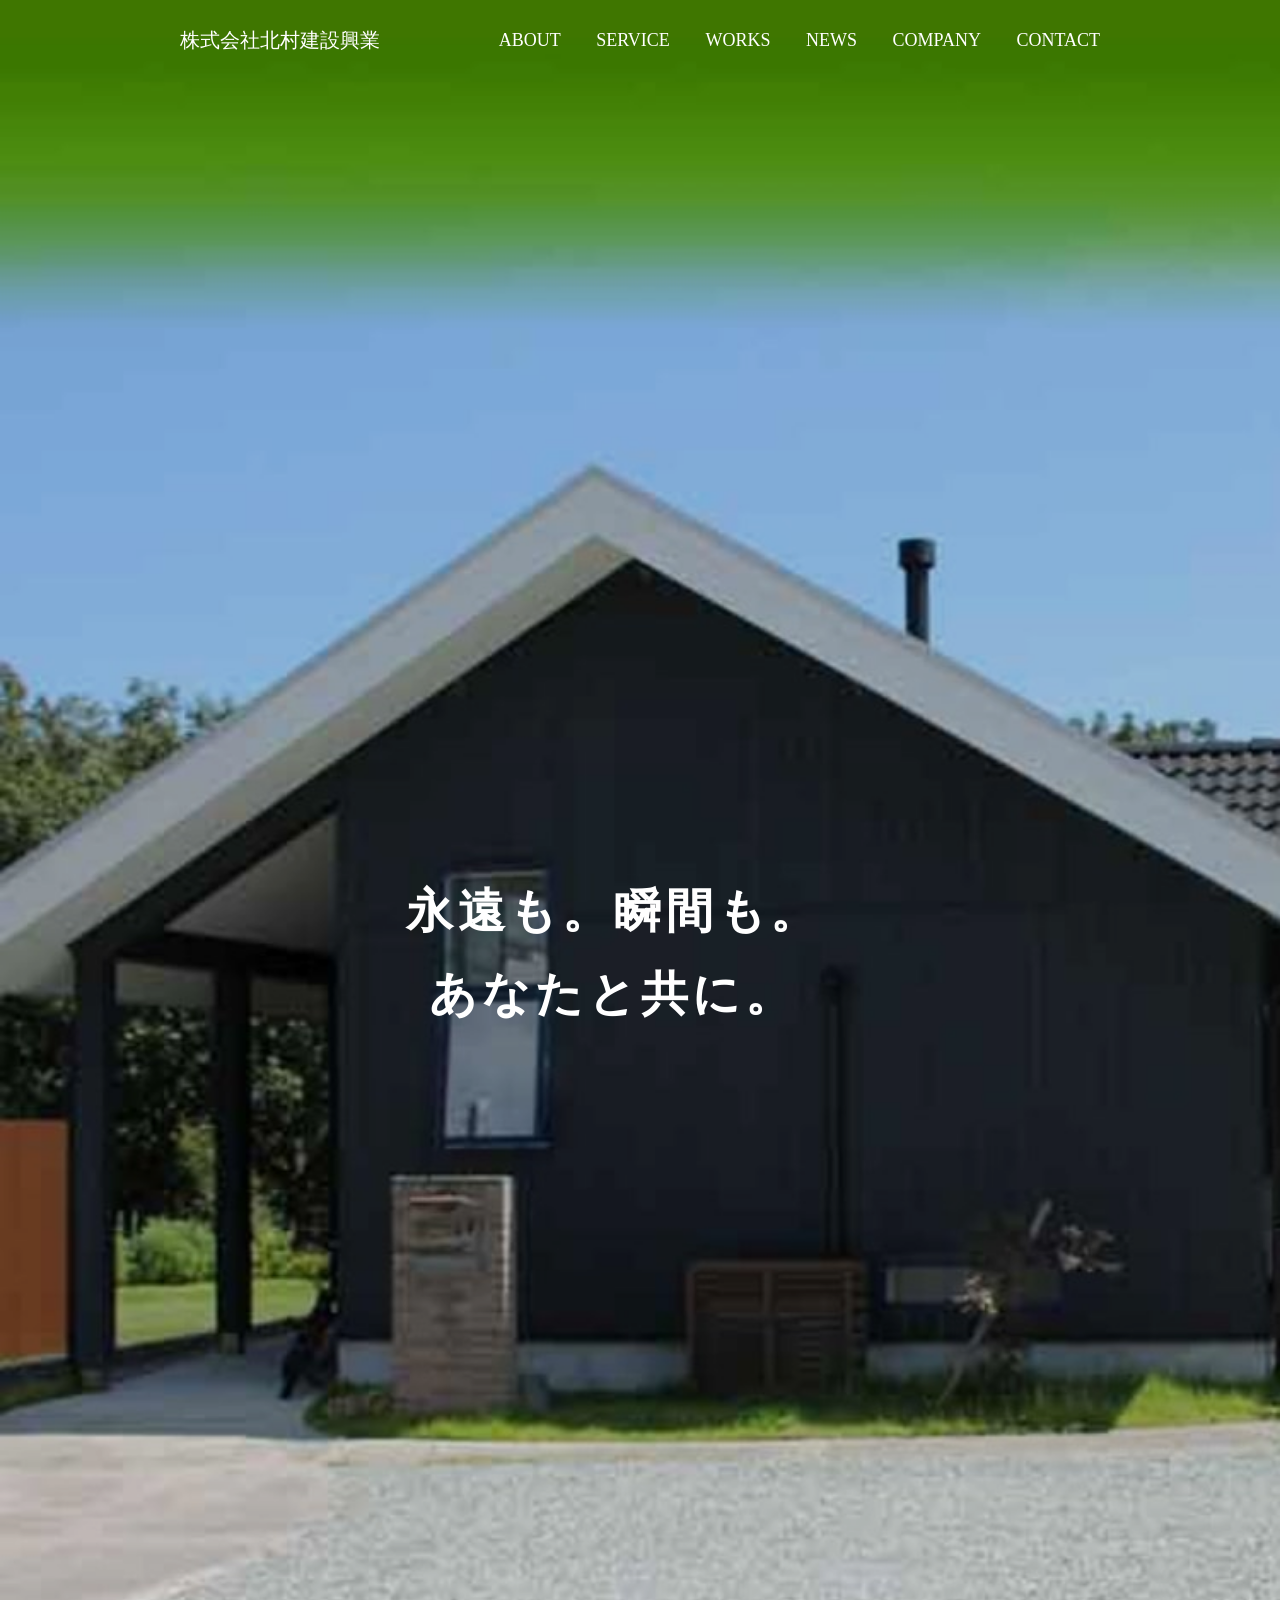
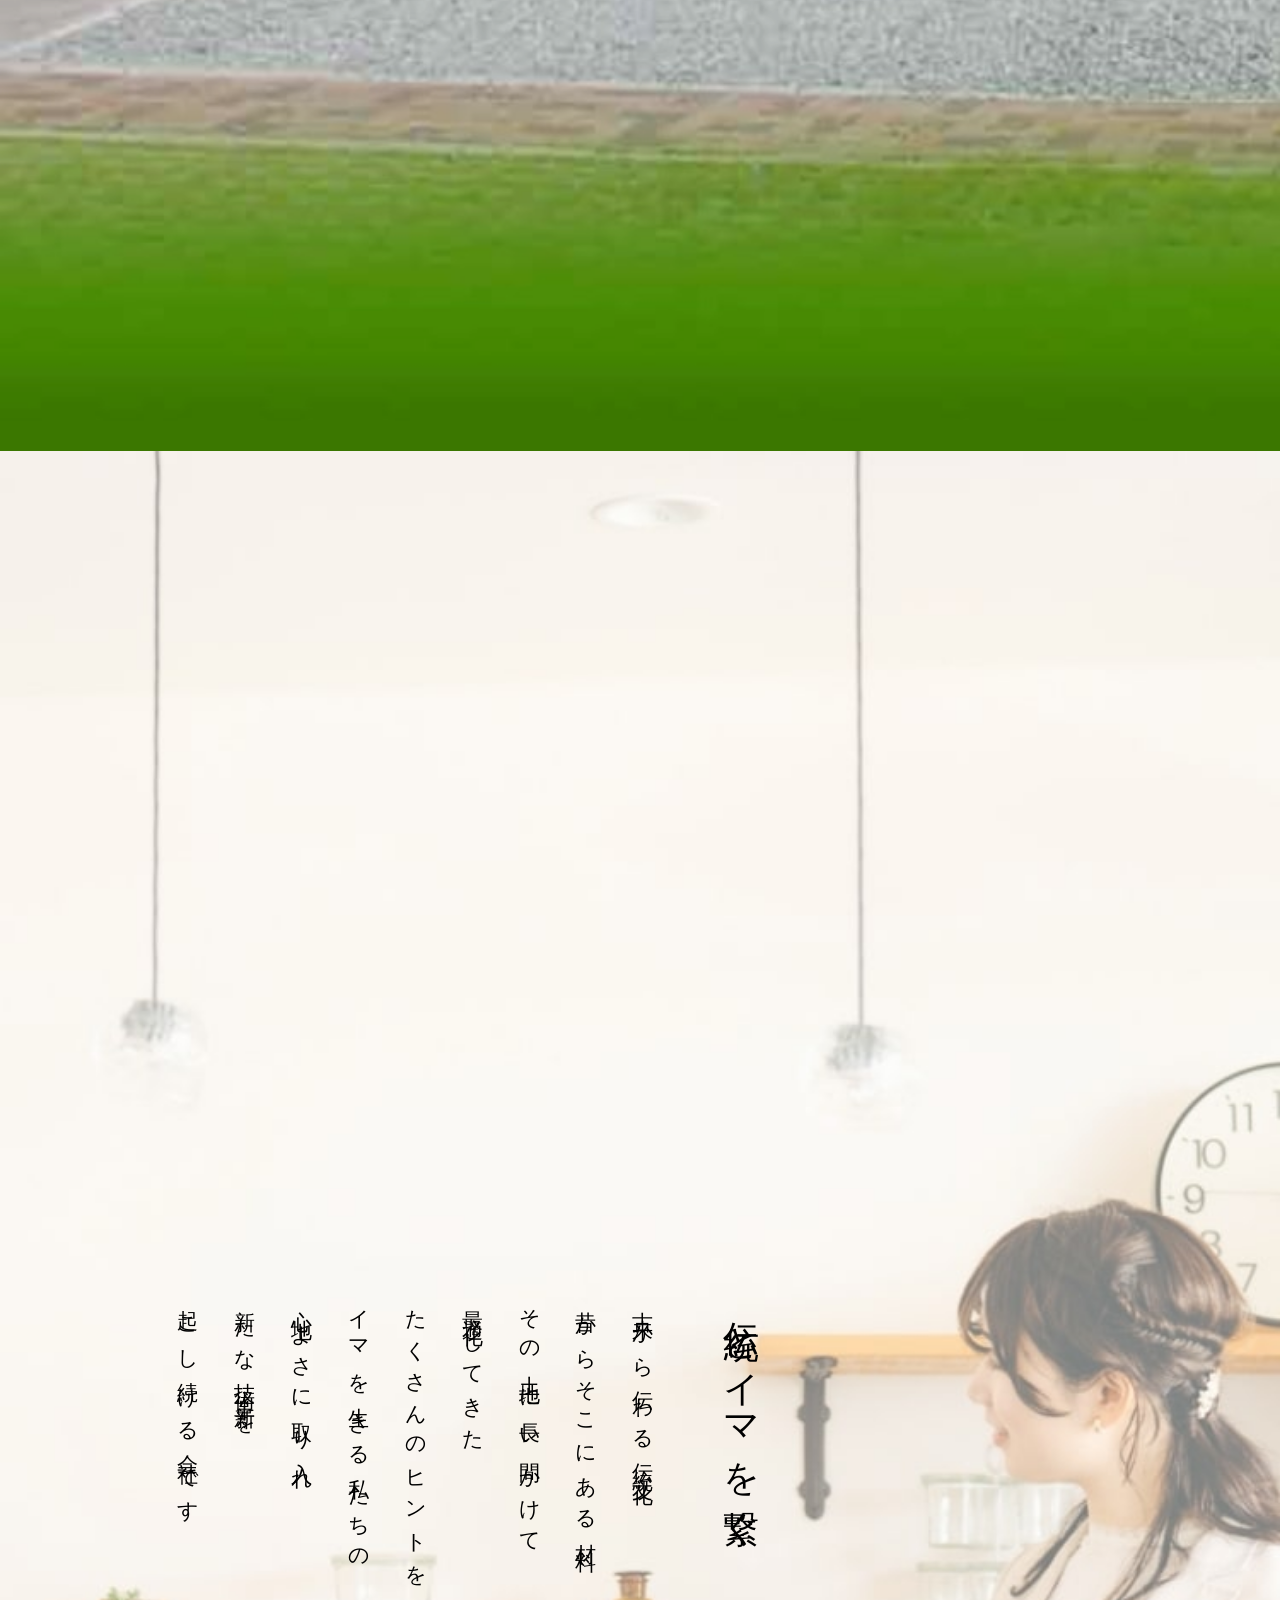
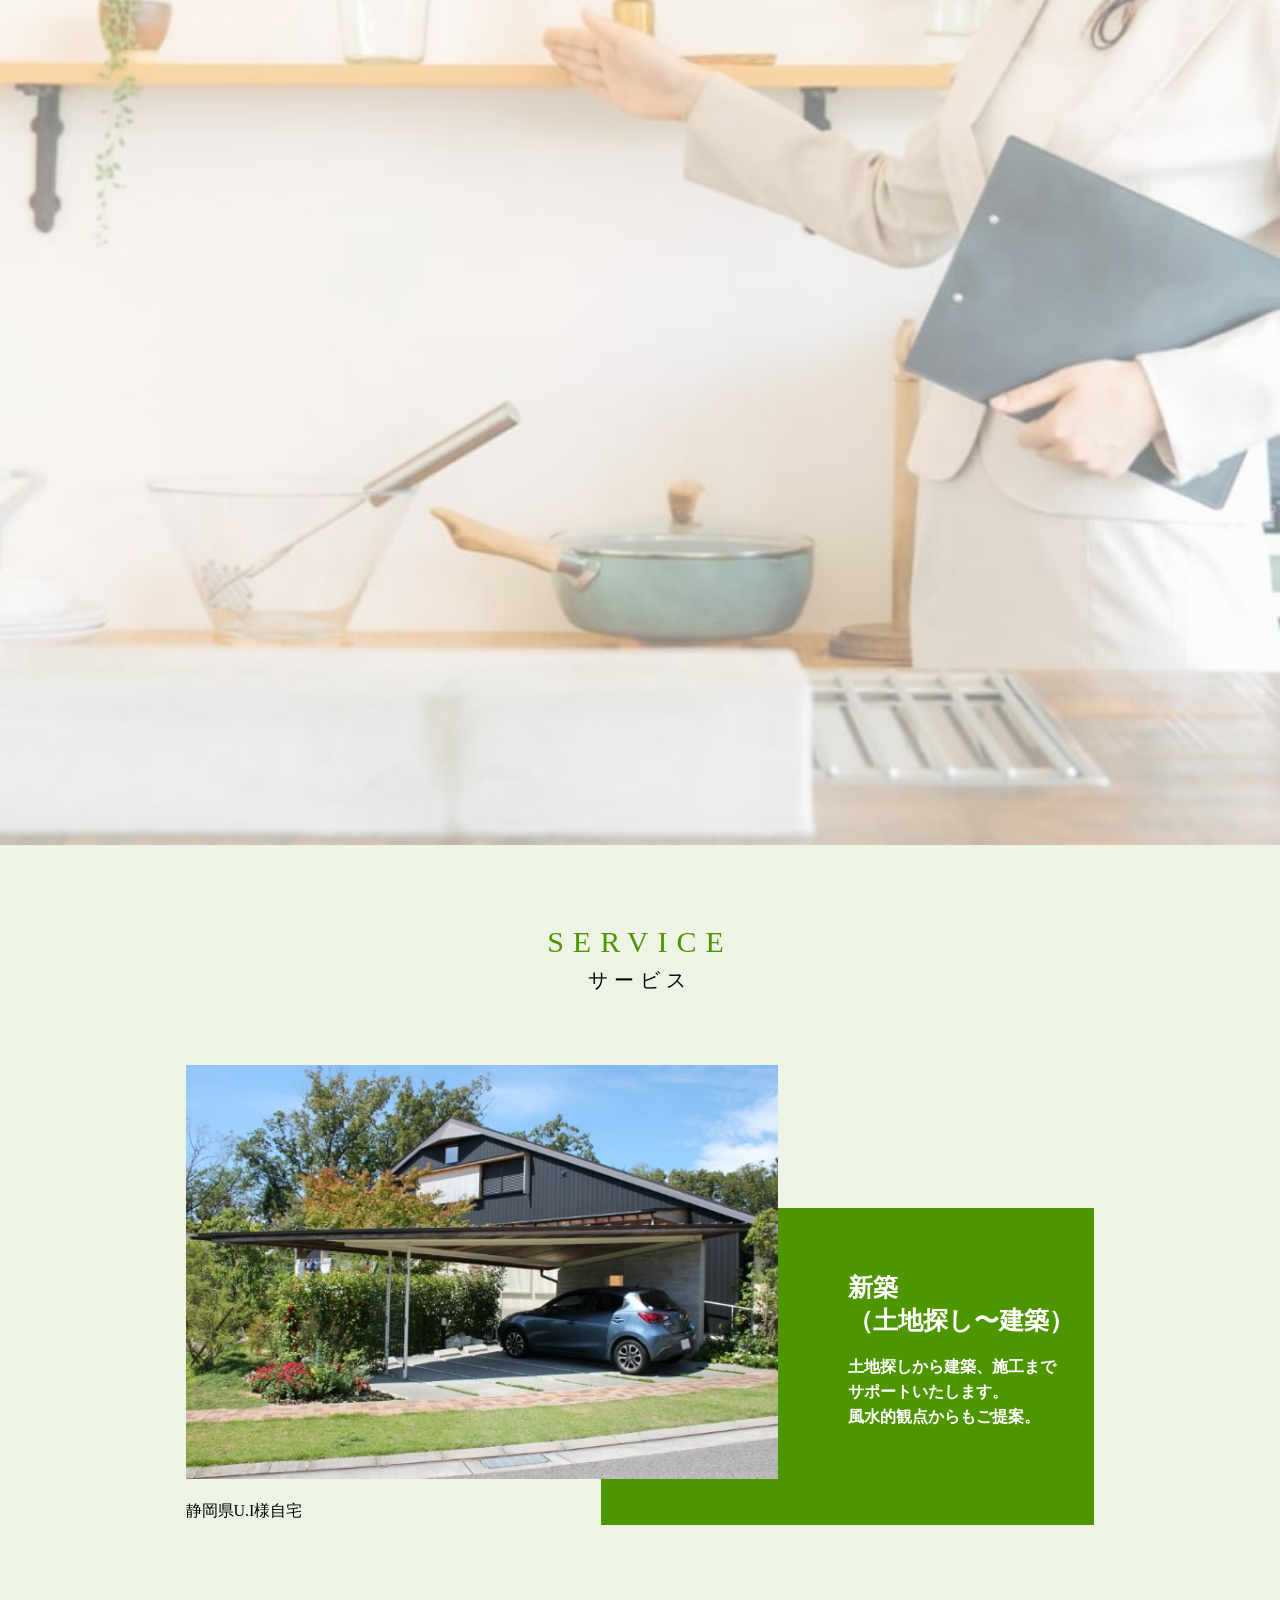
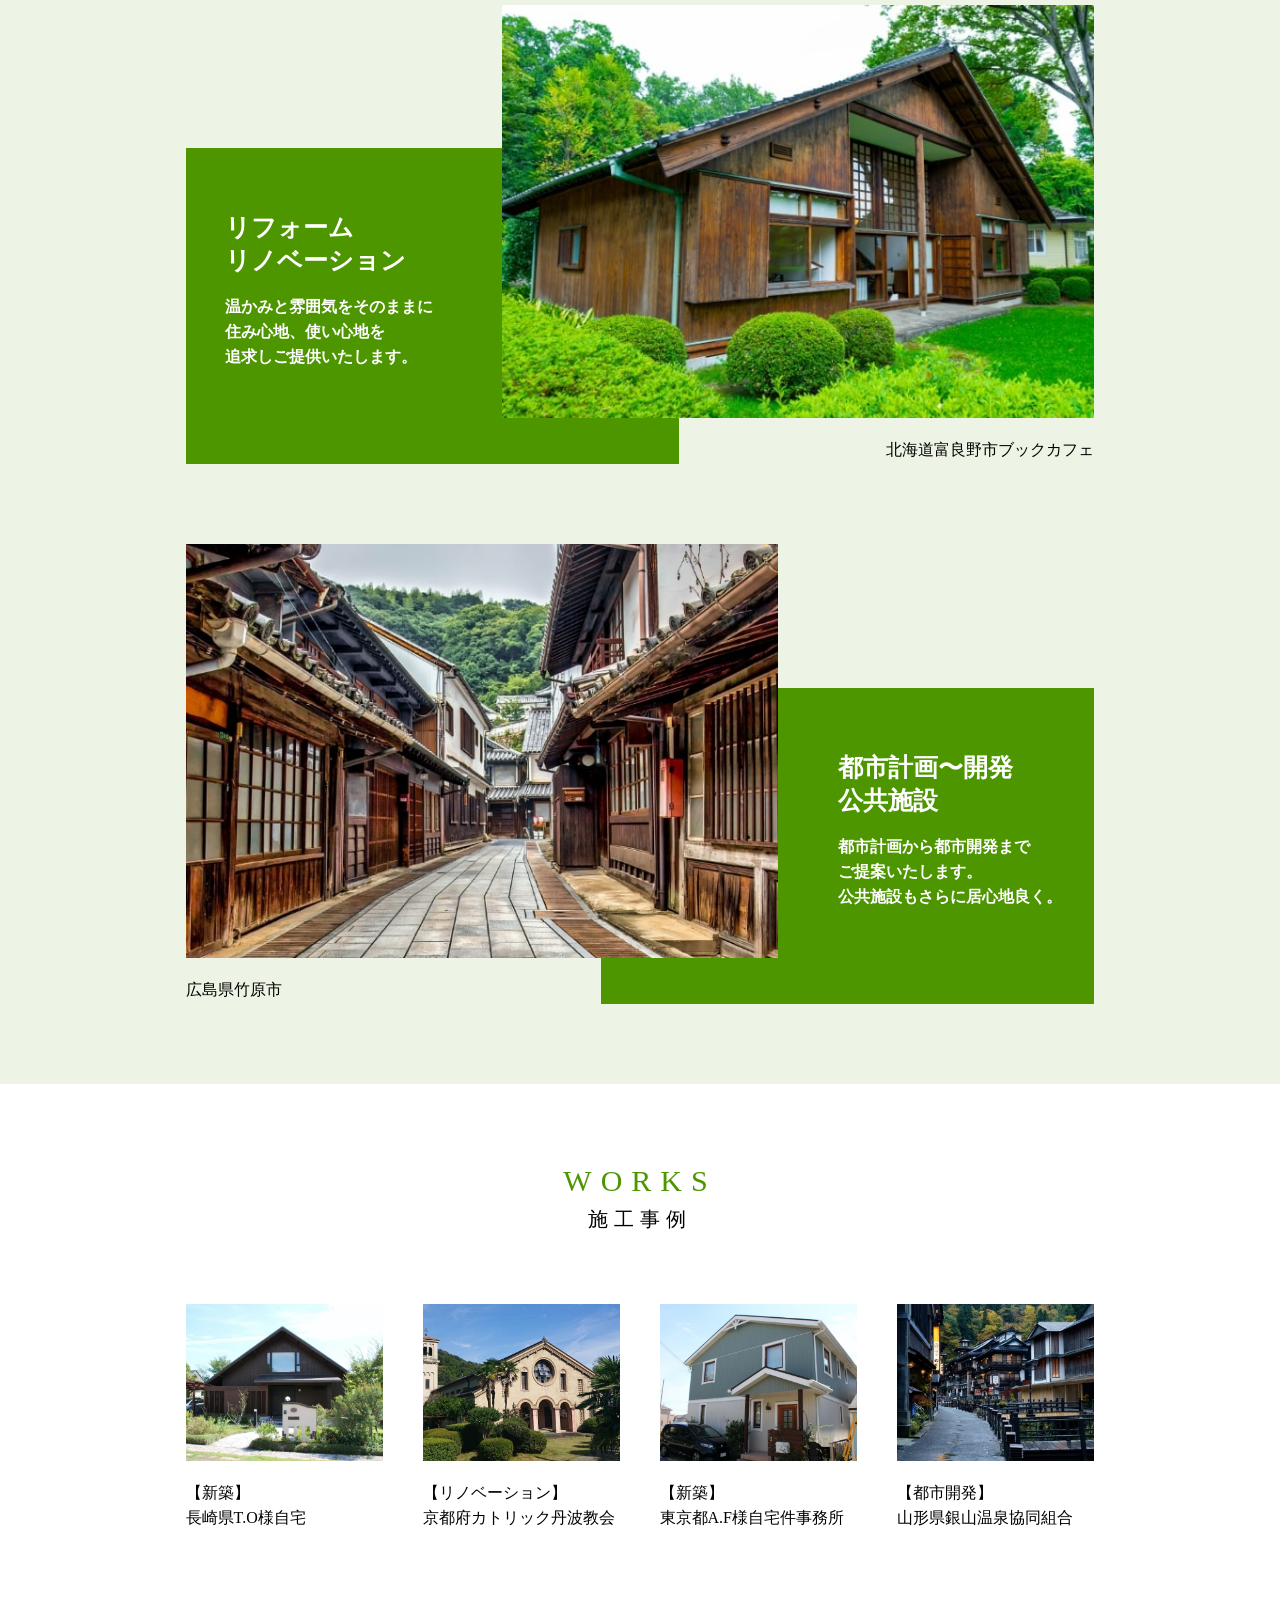
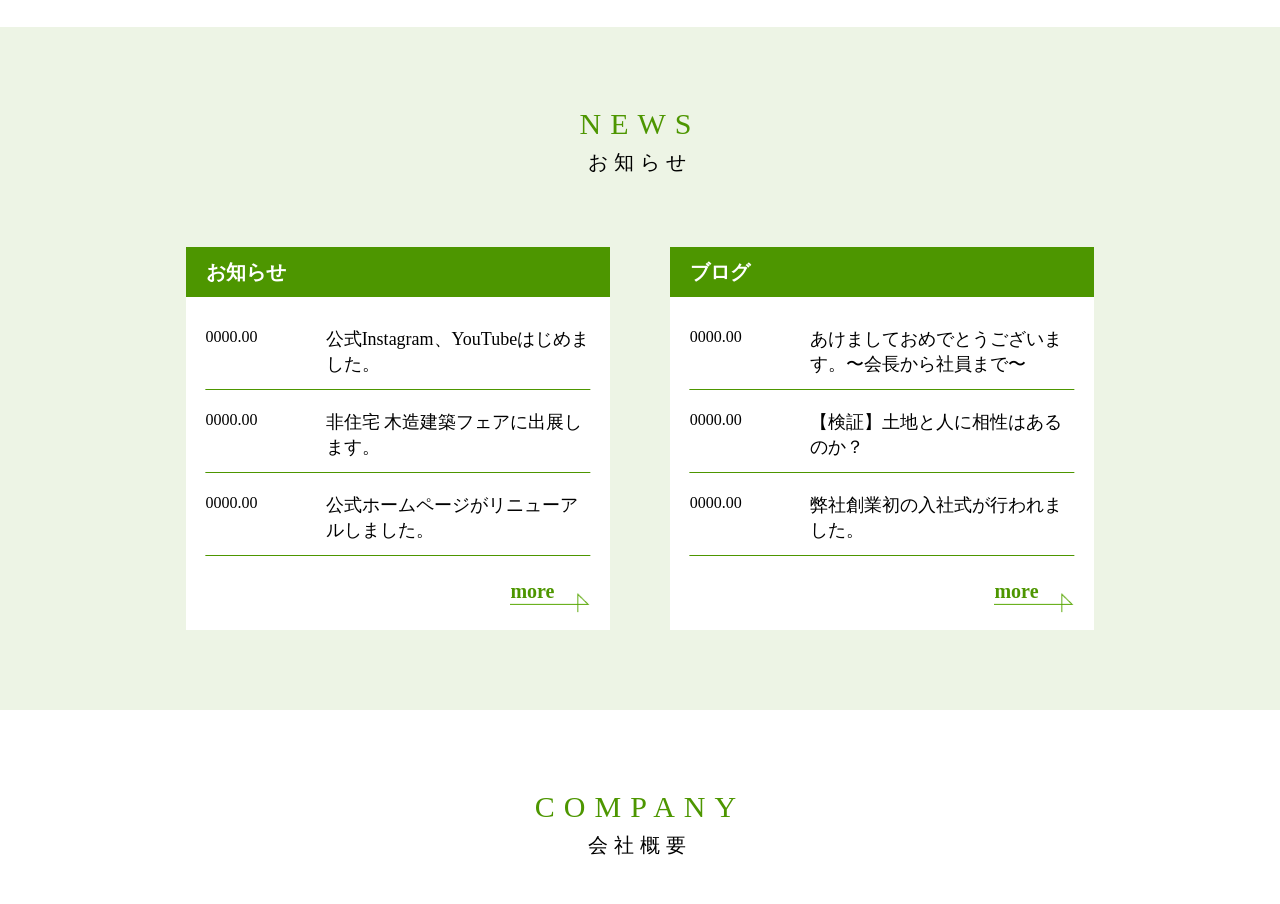
==== index.html @ c670b257 "fvのマスクのカラー追加" ====
<!DOCTYPE html>
<html lang="ja">

<head prefix="og: https://ogp.me/ns#">
	<meta charset="UTF-8" />
	<meta name="viewport" content="width=device-width, initial-scale=1.0" />
	<meta name="format-detection" content="telephone=no, email=no" />
	<title>株式会社北村建設興業</title>
	<meta name="description" content="不動産会社 ホームページ" />
	<meta name="keywords" content="ホームページ制作 webデザイン" />
	<meta name="robots" content="noindex" />

	<!-- OGP設定 -->
	<meta property="og:title" content="不動産会社" />
	<meta property="og:type" content="website" />
	<meta property="og:image" content="https://example.com/images/thumbnail.png" />
	<meta property="og:url" content="ページのURL" />
	<meta property="og:description" content="株式会社北村建設興業のホームページ" />
	<meta property="og:site_name" content="北村建設興業" />
	<meta property="og:locale" content="ja_JP" />

	<!-- ファビコン設定 -->
	<link rel="icon" href="images/favicon.png" type="image/png" />


	<link rel="stylesheet" href="https://use.typekit.net/mzd4mgq.css" />

	<!-- Swiper CSS -->
	<link rel="stylesheet" href="https://cdn.jsdelivr.net/npm/swiper@11/swiper-bundle.min.css" />


	<link rel="stylesheet" href="./css/reset.css" />
	<link rel="stylesheet" href="./css/style.css" />
	<link rel="stylesheet" href="https://unpkg.com/aos@2.3.1/dist/aos.css">

	<!-- JQu -->
	<script src="https://code.jquery.com/jquery-3.7.1.min.js"
		integrity="sha256-/JqT3SQfawRcv/BIHPThkBvs0OEvtFFmqPF/lYI/Cxo=" crossorigin="anonymous"></script>

</head>

<body>
	<header class="header">
		<div class="header__inner">

			<!-- ハンバーガーボタン -->
			<button class="hamburger sp" aria-label="メニュー">
				<span></span>
				<span></span>
				<span></span>
			</button>



			<h1 class="site-title">
				<a href="#">
					株式会社北村建設興業
				</a>
			</h1>
			<div class="header__nav">
				<nav>
					<ul>
						<li><a href="#about" class="nav-link">ABOUT</a></li>
						<li><a href="#service" class="nav-link">SERVICE</a></li>
						<li><a href="#works" class="nav-link">WORKS</a></li>
						<li><a href="#news" class="nav-link">NEWS</a></li>
						<li><a href="#company" class="nav-link">COMPANY</a></li>
						<li><a href="#contact" class="nav-link">CONTACT</a></li>
					</ul>
				</nav>

			</div>
		</div>
	</header>
	<main>
		<section id="fv">
			<div class="fv-content">
				<div class="fv-wrap">
					<div class="fv__image">
						
						<div class="swiper">
							<div class="swiper-wrapper">
								<!-- スライド１ -->
								<div class="swiper-slide">
									<picture class="image-wrap__photo">
										<source media="(max-width:767px)" srcset="images/sp_first-view-01.jpg" />
										<img src="images/photo1.jpg" alt="FV大きな家" />
									</picture>
									<!-- <picture class="image-wrap__grid">
										<source media="(max-width:767px)" srcset="images/first-view-sp02.png">
										<img src="images/first-view02.png" alt="格子">
									</picture> -->
								</div>

								<!-- スライド２ -->
								<div class="swiper-slide">
									<picture class="image-wrap__photo">
										<source media="(max-width:767px)" srcset="images/sp_first-view-02.jpg" />
										<img src="images/photo2.jpg" alt="FV2番目" />
									</picture>
									<!-- <picture class="image-wrap__grid">
										<source media="(max-width:768px)" srcset="images/first-view-sp02.png" />
										<img src="images/first-view02.png" alt="格子" />
									</picture> -->
								</div>

								<!-- スライド３ -->
								<div class="swiper-slide">
									<picture class="image-wrap__photo">
										<source media="(max-width:767px)" srcset="images/sp_first-view-03.jpg" />
										<img src="images/photo3.jpg" alt="FV3番目" />
									</picture>
									<!-- <picture class="image-wrap__grid">
										<source media="(max-width:768px)" srcset="images/first-view-sp02.png" />
										<img src="images/first-view02.png" alt="格子" />
									</picture> -->
								</div>
							</div>
						</div>


						<div class="fv-catch">
							<div class="fv-text">
								<p>永遠も。<br class="sp-catch">瞬間も。<br>
									あなたと共に。</p>
							</div>
						</div>
					</div>
				</div>
			</div>
		</section>

		<!-- ここからABOUT -->
		<section id="about">
			<div class="about">
				<div class="about-image">
					<picture>
						<source media="(min-width:768px)" srcset="./images/about.jpg">
						<img src="./images/about-sp.jpg" alt="スーツを着た女性">
					</picture>
				</div>
				<div class="about-text">
					<h2>伝統とイマを繋ぐ</h2>
					<div class="about-catch">
						<p>
							古来から伝わる伝統文化<br>
							昔からそこにある材料<br>
							その土地に長い間かけて<br>
							最適化してきた<br>
							たくさんのヒントを<br>
							イマを生きる私たちの<br>
							心地よさに取り入れ<br>
							新たな技術革新を<br>
							起こし続ける会社です<br>
						</p>
					</div>
				</div>
			</div>
		</section>

		<!-- ここからSERVICE -->
		<section id="service">
			<div class="service">
				<div class="inner">
					<h2 class="title-wrap">SERVICE</h2>
					<p class="title">サービス</p>
					<div class="service__items">

						<div class="service__item service-item" data-aos="fade-up" data-aos-delay="0">
							<div class="left-block">
								<picture class="photo-image">
									<source media="(max-width:767px)" srcset="images/sp_service_01.jpg">
									<img src="images/pc_service_01.jpg" alt="新築">
								</picture>
								<p class="left-text">静岡県U.I様自宅</p>
							</div>
							<div class="right-black">
								<picture class="second-image">
									<source media="(max-width:767px)" srcset="images/menu01-sp.jpg">
									<img src="images/menu01.jpg" alt="緑の長方形">
								</picture>
								<h3 class="service-text">
									新築<br class="pc-only">
									（土地探し〜建築）<br>
									<span>
										土地探しから建築、施工まで<br>
										サポートいたします。<br>
										風水的観点からもご提案。<br>
									</span>
								</h3>
							</div>
						</div>



						<div class="service__item service-item second-item" data-aos="fade-up" data-aos-delay="150">
							<div class="left-block">
								<picture class="photo-image">
									<source media="(max-width:767px)" srcset="images/sp_service_02.jpg">
									<img src="images/pc_service_02.jpg" alt="リフォーム">
								</picture>
								<p class="right-text">北海道富良野市ブックカフェ</p>
							</div>
							<div class="right-black second-block">
								<picture class="second-image second-block-image">
									<source media="(max-width:767px)" srcset="images/menu01-sp.jpg">
									<img src="images/menu01.jpg" alt="緑の長方形">
								</picture>
								<h3 class="service-text second-text">
									リフォーム<br>
									リノベーション<br>
									<span class="second-text-text">
										温かみと雰囲気をそのままに<br>
										住み心地、使い心地を<br>
										追求しご提供いたします。<br>
									</span>
								</h3>
							</div>
						</div>


						<div class="service__item service-item" data-aos="fade-up" data-aos-delay="300">
							<div class="left-block">
								<picture class="photo-image">
									<source media="(max-width:767px)" srcset="images/sp_service_03.jpg">
									<img src="images/pc_service_03.jpg" alt="都市計画〜開発">
								</picture>
								<p class="left-text">広島県竹原市</p>
							</div>
							<div class="right-black">
								<picture class="second-image second-block-image">
									<source media="(max-width:767px)" srcset="images/menu01-sp.jpg">
									<img src="images/menu01.jpg" alt="緑の長方形">
								</picture>
								<h3 class="service-text third-text">
									都市計画〜開発<br>
									公共施設<br>
									<span>
										都市計画から都市開発まで<br>
										ご提案いたします。<br>
										公共施設もさらに居心地良く。<br>
									</span>
								</h3>
							</div>
						</div>
					</div>
				</div>
			</div>
		</section>

		<!-- ここからworks -->
		<section id="works">
			<div class="works">
				<div class="inner">
					<h2 class="title-wrap">WORKS</h2>
					<p class="title">施工事例</p>

					<div class="works-items">

						<div class="works-item" data-aos="fade-up" data-aos-delay="0">
							<div class="works-image">
								<div class="card js-open-modal" data-img="images/pc_works_modal_01.jpg" data-text="【新築】 長崎県T.O様自宅">

									<picture>
										<source media="(max-width:768px)" srcset="images/sp_works_01.jpg">
										<img src="images/pc_works_01.jpg" alt="新築 長崎県T.O様自宅">
									</picture>

									<div class="works-text">
										<h3>
											【新築】<br class="pc-only">
											長崎県T.O様自宅
										</h3>
									</div>
								</div>
							</div>
						</div>

						<div class="works-item" data-aos="fade-up" data-aos-delay="100">
							<div class="works-image">
								<div class="card js-open-modal" data-img="images/pc_works_modal_02.jpg" data-text="リノベーション">

									<picture>
										<source media="(max-width:768px)" srcset="images/sp_works_02.jpg">
										<img src="images/pc_works_02.jpg" alt="リノベーション">
									</picture>

									<div class="works-text">
										<h3>
											【リノベーション】<br>
											京都府カトリック丹波教会
										</h3>
									</div>
								</div>
							</div>
						</div>

						<div class="works-item" data-aos="fade-up" data-aos-delay="200">
							<div class="works-image">
								<div class="card js-open-modal" data-img="images/pc_works_modal_03.jpg" data-text="新築 東京都A.F様自宅件事務所">
									<picture>
										<source media="(max-width:768px)" srcset="images/sp_works_03.jpg">
										<img src="images/pc_works_03.jpg" alt="【新築】 東京都A.F様自宅件事務所">
									</picture>
									<div class="works-text">
										<h3>
											【新築】<br>
											東京都A.F様自宅件事務所
										</h3>
									</div>
								</div>
							</div>
						</div>
						<div class="works-item" data-aos="fade-up" data-aos-delay="300">
							<div class="works-image">
								<div class="card js-open-modal" data-img="images/pc_works_modal_04.jpg" data-text="都市開発 山形県銀山温泉協同組合">
									<picture>
										<source media="(max-width:768px)" srcset="images/sp_works_04.jpg">
										<img src="images/pc_works_04.jpg" alt="都市開発 山形県銀山温泉協同組合">
									</picture>
									<div class="works-text">
										<h3>
											【都市開発】<br>
											山形県銀山温泉協同組合
										</h3>
									</div>
								</div>
							</div>
						</div>
					</div>
				</div>
			</div>
		</section>
		<!-- ここからNEWS -->
		<section id="news">
			<div class="news">
				<div class="inner">
					<div class="news__title section-title">
						<h2 class="title-wrap">NEWS</h2>
						<p class="title">お知らせ</p>
					</div>

					<div class="news__blocks">
						<div class="news__block news-block" data-aos="fade-up">
							<div class="news-block__title">
								<h3>お知らせ</h3>
							</div>
							<ul class="news-block__items">
								<li class="news-block__item news-block-item">
									<a href="#">
										<time datetime="0000-00" class="news-block-item__date">0000.00</time>
										<div class="news-block-item__title">
											公式Instagram、YouTubeはじめました。
										</div>
									</a>
								</li>
								<li class="news-block__item news-block-item news-item-first">
									<a href="#">
										<time datetime="0000-00" class="news-block-item__date">0000.00</time>
										<div class="news-block-item__title">
											非住宅 木造建築フェアに出展します。
										</div>
									</a>
								</li>
								<li class="news-block__item news-block-item">
									<a href="#">
										<time datetime="0000-00" class="news-block-item__date">0000.00</time>
										<div class="news-block-item__title">
											公式ホームページがリニューアルしました。
										</div>
									</a>
								</li>
								<li class="news-block__item news-block-item">
									<div class="news-block__more">
										<div class="arrow-text">
											<span class="news-arrow-text">more</span>
											<img src="images/pass.png" alt="矢印">
										</div>
									</div>
								</li>
							</ul>
						</div>

						<div class="news__block news-block" data-aos="fade-up">
							<div class="news-block__title">
								<h3>ブログ</h3>
							</div>
							<ul class="news-block__items">
								<li class="news-block__item news-block-item">
									<a href="#">
										<time datetime="0000-00" class="news-block-item__date">0000.00</time>
										<div class="news-block-item__title">
											あけましておめでとうございます。〜会長から社員まで〜
										</div>
									</a>
								</li>
								<li class="news-block__item news-block-item">
									<a href="#">
										<time datetime="0000-00" class="news-block-item__date">0000.00</time>
										<div class="news-block-item__title">
											【検証】土地と人に相性はあるのか？
										</div>
									</a>
								</li>
								<li class="news-block__item news-block-item">
									<a href="#">
										<time datetime="0000-00" class="news-block-item__date">0000.00</time>
										<div class="news-block-item__title">
											弊社創業初の入社式が行われました。
										</div>
									</a>
								</li>
								<li class="news-block__item news-block-item">
									<div class="news-block__more">
										<div class="arrow-text">
											<span class="news-arrow-text">more</span>
											<img src="images/pass.png" alt="矢印">
										</div>
									</div>
								</li>

							</ul>
						</div>
					</div>
				</div>
			</div>
		</section>

		<!-- ここからcompany -->
		<section id="company">
			<div class="company">
				<div class="inner">
					<h2 class="title-wrap">COMPANY</h2>
					<p class="title">会社概要</p>

					<div class="contact-info">
						<div class="location-map">
							<iframe
								src="https://www.google.com/maps/embed?pb=!1m14!1m8!1m3!1d6712.633420077972!2d129.879061!3d32.73078!3m2!1i1024!2i768!4f13.1!3m3!1m2!1s0x3515537316d3cc2d%3A0x534f0ac7488092ef!2zKOagqinnjonmnKjlu7roqK0!5e0!3m2!1sja!2sjp!4v1765248505040!5m2!1sja!2sjp"
								width="" height="" style="border:0;" allowfullscreen="" loading="lazy"
								referrerpolicy="no-referrer-when-downgrade">
							</iframe>
						</div>
						<div class="right-black-company" data-aos="fade-up" data-aos-delay="100">
							<picture class="company-second-image">
								<source media="(max-width:768px)" srcset="images/menu01-sp.jpg">
								<img src="images/menu01.jpg" alt="緑の長方形">
							</picture>
							<address class="location-info">
								<div class="access-item">
									<p class="name">株式会社 北村建設興業</p>
									<p class="address">
										〒852-8065 <br class="pc-p" />長崎県長崎市横尾○丁目○-○ </p>
									<div class="tel-link">
										<p class="tel">TEL</p>
										<a href="tel:000-000-0000" class="contact-link-tel">000-000-0000</a>
									</div>
									<div class="e-mail">
										<a href="mailto:info@example.com" class="contact-link-mail">
											Mail　info@example.com</a>
									</div>
								</div>

							</address>
						</div>

					</div>

				</div>
			</div>

		</section>

		<!-- ここからCONTACT -->
		<section id="contact">
			<div class="contact">
				<div class="inner">
					<h2 class="title-wrap" data-aos="fade-up">CONTACT</h2>
					<p class="title contact-title" data-aos="fade-up" data-aos-delay="100">お問い合わせ</p>

					<div class="contact-text" data-aos="fade-up" data-aos-delay="200">
						<p>
							３営業日以内にメールにてご連絡いたします。*は入力必須項目となります。
						</p>
					</div>
					<div class="contact__form form" data-aos="fade-up" data-aos-delay="300">
						<form>
							<div class="form__items">
								<dl class="form__item flex-dl">
									<dt class="form__label form__label-name">
										<label for="name">お名前 *</label>
									</dt>
									<dd class="form__input">
										<input type="text" name="name" id="name" placeholder="例：北村太郎" />
									</dd>
								</dl>

								<dl class="form__item flex-dl is-horizontal">
									<dt class="form__label">
										<span class="form-gender">性別</span>
									</dt>
									<dd class="form__input form-radio">
										<label>
											<input type="radio" name="gender" value="male">
											<span>男性</span>
										</label>
										<label>
											<input type="radio" name="gender" value="female">
											<span>女性</span>
										</label>
									</dd>
								</dl>

								<dl class="form__item flex-dl form-dl">
									<dt class="form__label">
										<label for="form-email">メールアドレス *</label>
									</dt>
									<dd class="form__input">
										<input type="email" name="email" id="form-email" placeholder="例：aaaaaaaa@gmail.com" />
									</dd>
								</dl>

								<dl class="form__item flex-dl form-type">
									<dt class="form__label ">
										<label for="form-type-type">問い合わせ種別</label>
									</dt>
									<dd class="form__input">
										<div class="select-wrap">
											<select name="contact_type" id="form-type-type" required>
												<!-- <option value="">選択してください</option> -->
												<option value="house">家づくりについて</option>
												<option value="house">土地について</option>
											</select>
										</div>
									</dd>
								</dl>

								<dl class="form__item form-detail">
									<dt class="form__label form__la">
										<label for="content">内容 *</label>
									</dt>
									<dd class="form__textarea">
										<textarea name="content" id="content"></textarea>
									</dd>
								</dl>

								<dl class="form__item contact-check">
									<dt class="form__label contact-check__title">
										何を見て当社HPを知りましたか？<br class="sp-only"> (複数回答可)　*
									</dt>

									<dd class="form__input form-checkbox">
										<label>
											<input type="checkbox" name="media[]" value="internet">
											<span>インターネット</span>
										</label>
										<label>
											<input type="checkbox" name="media[]" value="flyer">
											<span>チラシ</span>
										</label>
										<label>
											<input type="checkbox" name="media[]" value="housing exhibition hall">
											<span>住宅展示場</span>
										</label>
										<label>
											<input type="checkbox" name="media[]" value="sign">
											<span>看板</span>
										</label>
										<label>
											<input type="checkbox" name="media[]" value="sns">
											<span>各種SNS</span>
										</label>
										<label>
											<input type="checkbox" name="media[]" value="introduce">
											<span>紹介</span>
										</label>
										<label>
											<input type="checkbox" name="media[]" value="passing">
											<span>通りがかり</span>
										</label>
										<label>
											<input type="checkbox" name="media[]" value="other">
											<span>その他</span>
										</label>
									</dd>
								</dl>

								<dl class="form__item">
									<dt class="form__label">
										<span class="text-title">個人情報保護方針</span>
									</dt>
									<dd class="form__input">
										<div class="privacy-wrap">
											<div class="privacy-box">
												<h4>
													個人情報取扱事業者の氏名又は名称(法24条1項1号)<br>
													株式会社 北村建設興業</h4>
												<div class="law-items">
													<div class="law-item">
														<h4>個人情報の取り扱い</h4>
														<p>
															弊社は、個人情報保護に関連する法令を遵守し、お客様からご提供いただく個人情報を、細心の注意を払って取り扱っております。このプライバシーポリシーでは、当社におけるお客様の個人情報の取扱いについてご説明しております。
														</p>
													</div>
													<div class="law-item">
														<h4>個人情報の利用目的(法18条、15条)</h4>
														<p>
															弊社は建築物の設計、施工を主とした当社業務ならびにアフターサービスをさせていただく上で、お客様の個人情報を原則として次の利用目的の範囲内で利用させていただきます。なお、アンケート用紙・ウェブサイトの他のページ等で特に利用目的を定めている場合は、その利用目的を含みます。
														</p>
														<ul class="law-item-list">
															<li>
																・お客様からご注文頂いた工事を適切に完成させるため及び物品の納品をさせて頂くため、お客様へ弊社が取扱う商品を積極的に提案する営業活動のため、商品及びサービスの提供に関する手続(融資・申請・保証・保険・登記など)の支援、取次ぎのため
															</li>
															<li>・お客様に弊社が取扱う商品、企業活動、イベント等に関するお知らせをお届けするため (カタログ、ご提案資料、展示のご案内、各種刊行物など)</li>
															<li>・見学会等へご来場のお客様へのご商談、ご来場日時の確認のため</li>
															<li>・商品やサービスについてお客さまからいただいたご意見を活用するため</li>
															<li>・商品のアフターサービス、メンテナンス等のためにお客さまと接触するため</li>
															<li>・その他お客さまから寄せられたご意見、ご要望にお応えするため、及び弊社が取扱う商品、サービス等の向上を図るため</li>
														</ul>
													</div>
													<div class="law-item">
														<h4>保有個人データ利用目的(法24条1項2号)</h4>
														<ul class="law-item-list">
															<li>・当社が建築したお客様宅のアフターメンテナンスを行うため</li>
															<li>・当社がお客様に提供するサービスにおいて利用するため</li>
															<li>・お客様に特別なサービスや新しい商品などの情報を的確にお知らせするため</li>
															<li>・お客様に合ったサービスを提供するため</li>
															<li>・当社の建築した住宅の利用状況や利用環境などに関する調査を実施して客観的にお客様の満足度を把握するため</li>
															<li>・必要に応じてお客様に連絡を行うため</li>
															<li>・会計監査上の確認作業を行うため</li>
														</ul>
													</div>

													<div class="law-item">
														<h4>個人情報の安全対策(法20条)</h4>
														<p>
															お客様の個人情報を安全に管理・運営するよう鋭意努力しており、個人情報への外部からの不正なアクセス、個人情報の紛失・毀損・破壊・改ざん・漏えい、社外への不正な流出などへの危険防止に対する合理的かつ適切な安全対策を行っています。
															また個人情報を取り扱う部門ごとに情報管理責任者を置き、個人情報の適切な管理に努めるとともに、情報セキュリティに関する規程を設けて社員への周知徹底を実施しています。</p>
													</div>
													<div class="law-item">
														<h4>第三者への提供(法23条)</h4>
														<p>個人情報は、以下のいずれかに該当する場合を除いて、いかなる第三者にも開示・提供いたしません。</p>
														<ul class="law-item-list">
															<li>・お客さまの同意がある場合。</li>
															<li>・お客様個人を識別することができない状態で開示する場合。</li>
															<li>
																・業務を円滑に進める等の理由で外部事業者に取扱いを委託する場合。(この場合には、十分な保護水準を備えている委託先を選定し、漏えいや再提供を防止するために契約により義務づける等の方法によって、適切な管理を実施します)
															</li>
															<li>・法令等により開示を要求された場合</li>
															<li>・人の生命、身体又は財産の保護のために必要であって、お客様の同意を得ることが困難である場合</li>
															<li>
																・国の機関や地方公共団体又はその委託を受けた者が法令の定める事務を遂行することに対して協力する必要がある場合であって、お客様の同意を得ることにより当該事務の遂行に支障を及ぼすおそれがある場合
															</li>
														</ul>
													</div>
													<div class="law-item">
														<h4>個人情報の開示手続(法25条)</h4>
														<p>
															お客様本人の個人情報に関する保有データの開示請求があった場合には、ご本人であることを運転免許証・パスポート等の身分証明書で確認させていただいた上、本人確認が終了後、速やかに開示させていただきます。
														</p>
													</div>
													<div class="law-item">
														<h4>個人情報の訂正等(法26条)</h4>
														<p>前項の開示手続きにより、弊社が保有する保有個人データ内容に事実と異なる記載がある場合には、訂正、変更又は削除の手続きを取らせて頂きます。</p>
													</div>
													<div class="law-item">
														<h4>プライバシーポリシーに関するお問合せ先</h4>
														<p>弊社の個人情報の取扱いに関するお問合せは、下記までお問い合せください。</p>

														<p class="contact-address-item"> 株式会社北村建設興業</p>
														<p>住所 長崎県長崎市横尾○丁目○-○<br></p>
														<p>電話 000-000-0000<br></p>
														<p>FAX 000-000-0000<br></p>
														<p>メールアドレス info@example.com</p>
													</div>
												</div>
											</div>
										</div>
									</dd>
								</dl>

								<div class="contact__button">
									<input type="submit" value="内容に同意して送信" />
								</div>
							</div>
						</form>



					</div>
				</div>
			</div>
		</section>
	</main>

	<!-- ここからFOOTER -->

	<footer>
		<div class="footer">
			<div class="inner">
				<div class="footer-box">
					<p class="company-name">株式会社 北村建設興業</p>
					<div class="footer__nav">
						<ul>
							<li><a href="#about">ABOUT</a></li>
							<li><a href="#service">SERVICE</a></li>
							<li><a href="#works">WORKS</a></li>
							<li><a href="#news">NEWS</a></li>
							<li><a href="#company">COMPANY</a></li>
							<li><a href="#contact">CONTACT</a></li>
						</ul>
					</div>
					<div class="footer-sns sns">
						<a href="" class="sns__link" target="_blank" rel="noopener noreferrer">
							<img src="images/icon-twitter.svg" alt="x" /></a>
						<a href="" class="sns__link" target="_blank" rel="noopener noreferrer">
							<img src="images/icon-facebook.svg" alt="facebook" /></a>
						<a href="" class="sns__link" target="_blank" rel="noopener noreferrer">
							<img src="images/icon-youtube.svg" alt="youtube" /></a>
						<a href="" class="sns__link" target="_blank" rel="noopener noreferrer">
							<img src="images/icon-instagram.svg" alt="instagram" /></a>
					</div>
				</div>


			</div>
		</div>
		<div class="footer-copyright">
			<div class="copyright">
				<p class="mark">©︎Copyright0000<br class="sp-only"> kitamurakensetukogyo</p>
			</div>
		</div>
		<a href="#" class="pagetop">
			<img src="images/ovel.jpg" alt="ページトップに戻るボタン">
		</a>
	</footer>
		

	<div class="modal">
		<div class="modal__bg"></div>

		<div class="modal__content">
			<div class="modal__inner">
				<div class="modal__item modal-item">
					<button class="modal__close" aria-label="閉じる">×</button>
					<div class="modal-item__image">
						<img id="modalImg" src="" alt="">
					</div>
					<div class="modal-item__name">
						<p id="modalText"></p>
					</div>
				</div>
			</div>
		</div>
	</div>







	<!-- Swiper本体（必須） -->
	<script src="https://cdn.jsdelivr.net/npm/swiper@11/swiper-bundle.min.js"></script>

	<!-- あなたが作る main.js（Swiperを動かすコード） -->
	<script src="./js/script.js"></script>

	<script src="https://unpkg.com/aos@2.3.1/dist/aos.js"></script>

	<script>
		document.addEventListener('DOMContentLoaded', function () {
			AOS.init({
				once: true
			});
		});
	</script>
	<!-- jQuery本体 -->
	<script src="https://code.jquery.com/jquery-3.7.1.min.js"></script>

	<!-- 自分で書いたスクリプト -->
	<script>
		$(function () {
			$('.nav-link').on('click', function () {
				$('.nav-link').removeClass('is-active');
				$(this).addClass('is-active');
			});
		});
	</script>



</body>

</html>
---- css/style.css ----
@charset "UTF-8";
.pc-only {
  display: inline;
}

@media (max-width: 767px) {
  .pc-only {
    display: none;
  }
}
@media (min-width: 768px) {
  .sp-only {
    display: none;
  }
}
body {
  font-family: "Yu Mincho", "YuMincho", "游明朝", "Noto Serif JP", "Hiragino Mincho ProN", "IPAexMincho", serif;
  font-optical-sizing: auto;
  font-weight: 500;
  font-style: normal;
  font-size: 1.6rem;
  letter-spacing: 0;
  color: #000000;
  line-height: 1.5625;
}

html {
  -moz-appearance: none;
       appearance: none;
  -webkit-appearance: none;
  -webkit-text-size-adjust: 100%;
  word-break: break-all;
  font-size: 10px;
  scroll-behavior: smooth;
  scroll-padding-top: 80px;
}
@media (max-width: 767px) {
  html {
    scroll-padding-top: 50px;
  }
}

html,
body {
  overflow-x: hidden;
}

a {
  display: inline-block;
  text-decoration: none;
  -webkit-transition: opacity 0.4s;
  transition: opacity 0.4s;
}

a:hover {
  opacity: 0.3;
}

img {
  width: 100%;
  height: auto;
  display: block;
}

.inner {
  width: 100%;
  max-width: 980px;
  padding-inline: 2.7777777778vw;
  margin-inline: auto;
}
@media (max-width: 767px) {
  .inner {
    max-width: 767px;
    padding-inline: 30px !important;
    margin-inline: auto;
    margin: 0 auto;
  }
}

@media (min-width: 768px) {
  .sp {
    display: none !important;
  }
}
@media (max-width: 767px) {
  .pc {
    display: none !important;
  }
}
.fv__image {
  position: relative;
}
.fv__image::before {
  content: "";
  width: 100%;
  height: 100%;
  background: rgba(0, 0, 0, 0.15);
  position: absolute;
  top: 0;
  left: 0;
  z-index: 3;
}

.image-wrap {
  position: relative;
}
.image-wrap__photo img, .image-wrap__grid img {
  width: 100%;
  display: block;
}
.image-wrap__grid {
  position: absolute;
  inset: 0;
}
.image-wrap__grid img {
  width: 100%;
  height: 100%;
  -o-object-fit: cover;
     object-fit: cover;
  pointer-events: none;
}

.header {
  position: fixed;
  top: 0;
  left: 0;
  width: 100%;
  z-index: 9999;
  -webkit-box-sizing: border-box;
          box-sizing: border-box;
  height: 8rem;
  -webkit-transition: background-color 0.3s ease;
  transition: background-color 0.3s ease;
}
@media (max-width: 767px) {
  .header {
    height: 5rem;
  }
}
.header.is-bg {
  background-color: #4D9600;
}

.header__inner {
  display: -webkit-box;
  display: -ms-flexbox;
  display: flex;
  -webkit-box-pack: justify;
      -ms-flex-pack: justify;
          justify-content: space-between;
  -webkit-box-align: center;
      -ms-flex-align: center;
          align-items: center;
  width: 100%;
  max-width: 960px;
  height: 100%;
  margin-inline: auto;
  color: white;
  padding-inline: 2rem;
}

.header__nav ul {
  display: -webkit-box;
  display: -ms-flexbox;
  display: flex;
  gap: 30px;
}

.header .nav-link {
  position: relative;
  text-decoration: none;
  color: #fff;
}
.header .nav-link::after {
  content: "";
  position: absolute;
  left: 0;
  bottom: 25px;
  width: 100%;
  height: 1px;
  background: #fff;
  -webkit-transform: scaleX(0);
          transform: scaleX(0);
  -webkit-transform-origin: left;
          transform-origin: left;
}
@media (max-width: 767px) {
  .header .nav-link::after {
    display: none;
  }
}
.header .nav-link:hover::after {
  -webkit-transform: scaleX(1);
          transform: scaleX(1);
}
@media (max-width: 767px) {
  .header .nav-link:hover::after {
    display: none;
  }
}
.header .nav-link:active::after, .header .nav-link:focus-visible::after {
  -webkit-transform: scaleX(1);
          transform: scaleX(1);
  -webkit-transition: -webkit-transform 0.2s ease;
  transition: -webkit-transform 0.2s ease;
  transition: transform 0.2s ease;
  transition: transform 0.2s ease, -webkit-transform 0.2s ease;
}

.nav-link:focus {
  outline: none;
}

.hamburger {
  position: absolute;
  top: 0;
  right: 0;
  width: 72px;
  height: 50px;
  background-color: #fff;
  cursor: pointer;
  z-index: 9999;
}

.hamburger span {
  position: absolute;
  left: 50%;
  -webkit-transform: translateX(-50%);
          transform: translateX(-50%);
  width: 32px;
  height: 4px;
  border-radius: 2px;
  background-color: #4D9600;
  -webkit-transition: -webkit-transform 0.4s;
  transition: -webkit-transform 0.4s;
  transition: transform 0.4s;
  transition: transform 0.4s, -webkit-transform 0.4s;
}

.hamburger span:nth-of-type(1) {
  top: 9px;
}

.hamburger span:nth-of-type(2) {
  top: 21px;
}

.hamburger span:nth-of-type(3) {
  top: 33px;
}

.hamburger.is-open span:nth-of-type(1) {
  top: 24px;
  -webkit-transform: translateX(-50%) rotate(45deg);
          transform: translateX(-50%) rotate(45deg);
}

.hamburger.is-open span:nth-of-type(2) {
  opacity: 0;
}

.hamburger.is-open span:nth-of-type(3) {
  top: 24px;
  -webkit-transform: translateX(-50%) rotate(-45deg);
          transform: translateX(-50%) rotate(-45deg);
}

.sp-nav {
  display: none;
  /* ← 最初は閉じておく */
}

.sp-nav.is-open {
  display: block;
}

.site-title a {
  height: 8rem;
  font-size: 2rem;
  line-height: 1;
  display: -webkit-box;
  display: -ms-flexbox;
  display: flex;
  -webkit-box-align: center;
      -ms-flex-align: center;
          align-items: center;
}
@media (max-width: 767px) {
  .site-title a {
    height: 5rem;
    line-height: 1.65;
  }
}

.header__nav {
  font-size: 1.8rem;
  line-height: 100%;
}
@media (max-width: 767px) {
  .header__nav {
    width: 30rem;
    background: #4D9600;
    position: fixed;
    top: 5rem;
    right: -100%;
    z-index: 9999;
    -webkit-transition: right 0.6s;
    transition: right 0.6s;
  }
}
.header__nav.is-open {
  right: 0;
}
.header__nav ul {
  display: -webkit-box;
  display: -ms-flexbox;
  display: flex;
  gap: 2.7777777778vw;
  -webkit-box-align: center;
      -ms-flex-align: center;
          align-items: center;
}
@media (max-width: 767px) {
  .header__nav ul {
    -webkit-box-orient: vertical;
    -webkit-box-direction: normal;
        -ms-flex-direction: column;
            flex-direction: column;
    -webkit-box-align: initial;
        -ms-flex-align: initial;
            align-items: initial;
  }
}
.header__nav ul li a {
  height: 8rem;
  display: -webkit-box;
  display: -ms-flexbox;
  display: flex;
  -webkit-box-align: center;
      -ms-flex-align: center;
          align-items: center;
}
@media (max-width: 840px) {
  .header__nav ul li a {
    font-size: 1.6rem;
  }
}
@media (max-width: 767px) {
  .header__nav ul li a {
    width: 100%;
    height: 5.8rem;
    display: -webkit-box;
    display: -ms-flexbox;
    display: flex;
    -webkit-box-align: center;
        -ms-flex-align: center;
            align-items: center;
    padding-inline: 2rem;
    font-size: 1.8rem;
    font-weight: 600;
    color: #fff;
  }
}

#fv {
  position: relative;
  z-index: 1;
}

.fv-catch {
  position: absolute;
  top: 42.4%;
  left: 31.7%;
  z-index: 10;
  color: #ffffff;
  line-height: 1.75;
  letter-spacing: 0.3em;
}
@media (max-width: 767px) {
  .fv-catch {
    top: 36.5%;
    left: 10%;
  }
}

.sp-catch {
  display: none;
}
@media (max-width: 767px) {
  .sp-catch {
    display: block;
  }
}

.fv-text {
  font-size: 3.7037037037vw;
  font-weight: 600;
  line-height: 1.75;
  padding-left: 0.5em;
  /* 全体を1文字分右へ */
  text-indent: -0.5em;
}
@media (max-width: 767px) {
  .fv-text {
    display: -webkit-box;
    display: -ms-flexbox;
    display: flex;
    font-size: 8vw;
    line-height: 2;
    -webkit-box-pack: center;
        -ms-flex-pack: center;
            justify-content: center;
    letter-spacing: 0.3em;
  }
}

@media (max-width: 767px) {
  .fv-catch .fv-text p {
    display: -webkit-box;
    display: -ms-flexbox;
    display: flex;
    -webkit-box-orient: vertical;
    -webkit-box-direction: normal;
        -ms-flex-direction: column;
            flex-direction: column;
    gap: 1.6rem;
    /* 行間。デザインに合わせて調整 */
    text-align: center;
    -webkit-box-align: center;
        -ms-flex-align: center;
            align-items: center;
  }
}

.about {
  position: relative;
}

.about-text {
  z-index: 10;
  position: absolute;
  top: 49.5%;
  right: 40%;
  -webkit-transform: translateY(-50%);
          transform: translateY(-50%);
  display: -webkit-box;
  display: -ms-flexbox;
  display: flex;
  -webkit-column-gap: 3.2407407407vw;
     -moz-column-gap: 3.2407407407vw;
          column-gap: 3.2407407407vw;
}
@media (max-width: 767px) {
  .about-text {
    -webkit-box-orient: vertical;
    -webkit-box-direction: reverse;
        -ms-flex-direction: column-reverse;
            flex-direction: column-reverse;
    -webkit-box-align: center;
        -ms-flex-align: center;
            align-items: center;
    row-gap: 6.4vw;
    top: 50%;
    left: 50%;
    right: initial;
    -webkit-transform: translate(-50%, -50%);
            transform: translate(-50%, -50%);
  }
}

.about-text h2 {
  -webkit-writing-mode: vertical-rl;
      -ms-writing-mode: tb-rl;
          writing-mode: vertical-rl;
  -webkit-box-ordinal-group: 3;
      -ms-flex-order: 2;
          order: 2;
  font-size: 2.7777777778vw;
  letter-spacing: 0.118em;
  width: 4.3407407407vw;
}
@media (max-width: 767px) {
  .about-text h2 {
    font-size: 6.6666666667vw;
    letter-spacing: 0.119em;
    height: 59.68vw;
    width: initial;
  }
}

.about-catch {
  width: 40vw;
}
@media (max-width: 767px) {
  .about-catch {
    width: 62.4vw;
  }
}
.about-catch p {
  -webkit-writing-mode: vertical-rl;
      -ms-writing-mode: tb-rl;
          writing-mode: vertical-rl;
  -webkit-box-ordinal-group: 2;
      -ms-flex-order: 1;
          order: 1;
  font-size: 1.6666666667vw;
  line-height: 2.6666666667;
  letter-spacing: 0.37em;
}
@media (max-width: 767px) {
  .about-catch p {
    font-size: 4.2666666667vw;
    letter-spacing: 0.275em;
    line-height: 1.625;
  }
}

.service {
  background-color: rgba(77, 150, 0, 0.102);
  -webkit-padding-before: 8rem;
          padding-block-start: 8rem;
  -webkit-padding-after: 8rem;
          padding-block-end: 8rem;
}
@media (max-width: 767px) {
  .service {
    -webkit-padding-before: 5rem;
            padding-block-start: 5rem;
    -webkit-padding-after: 5rem;
            padding-block-end: 5rem;
  }
}

.title-wrap {
  display: -webkit-box;
  display: -ms-flexbox;
  display: flex;
  font-size: 3rem;
  -webkit-box-pack: center;
      -ms-flex-pack: center;
          justify-content: center;
  -webkit-box-align: center;
      -ms-flex-align: center;
          align-items: center;
  color: #4D9600;
  letter-spacing: 0.3em;
  line-height: 1.1;
}

.title {
  font-size: 2rem;
  letter-spacing: 0.3em;
  line-height: 1.65;
  display: -webkit-box;
  display: -ms-flexbox;
  display: flex;
  -webkit-box-pack: center;
      -ms-flex-pack: center;
          justify-content: center;
  -webkit-padding-after: 68px;
          padding-block-end: 68px;
  -webkit-margin-before: 0.6rem;
          margin-block-start: 0.6rem;
  -webkit-box-align: center;
      -ms-flex-align: center;
          align-items: center;
}
@media (max-width: 767px) {
  .title {
    -webkit-padding-after: 38px;
            padding-block-end: 38px;
  }
}

.service__items {
  display: -webkit-box !important;
  display: -ms-flexbox !important;
  display: flex !important;
  -webkit-box-orient: vertical;
  -webkit-box-direction: normal;
      -ms-flex-direction: column;
          flex-direction: column;
  gap: 80px;
}
@media (max-width: 767px) {
  .service__items {
    gap: 50px;
  }
}

.service__item {
  position: relative;
  display: -webkit-box;
  display: -ms-flexbox;
  display: flex;
  -webkit-box-align: start;
      -ms-flex-align: start;
          align-items: flex-start;
}
@media (max-width: 767px) {
  .service__item {
    display: block;
  }
}

.left-block {
  position: relative;
  z-index: 10;
  width: 65.21%;
}
@media (max-width: 767px) {
  .left-block {
    width: 100%;
  }
}

.left-block .right-text {
  text-align: right;
  display: block;
  width: 100%;
  font-size: 1.6rem;
  -webkit-margin-before: 19px;
          margin-block-start: 19px;
}
@media (max-width: 767px) {
  .left-block .right-text {
    text-align: left;
    -webkit-margin-before: 5px;
            margin-block-start: 5px;
  }
}

.right-black {
  position: relative;
  margin-left: -19.5%;
  z-index: 2;
  margin-top: 15.76%;
  width: 54.34%;
}
@media (max-width: 767px) {
  .right-black {
    width: 100%;
    margin-left: unset;
    margin-top: 1.6%;
  }
}

.second-block {
  position: relative;
  margin-right: -19.5%;
  margin-left: unset;
}
@media (max-width: 767px) {
  .second-block {
    margin-right: unset;
  }
}

@media (max-width: 767px) {
  .second-image {
    height: 146px;
    display: -webkit-box;
    display: -ms-flexbox;
    display: flex;
  }
}

@media (max-width: 767px) {
  .second-block-image {
    display: -webkit-box;
    display: -ms-flexbox;
    display: flex;
    height: 171px;
  }
}

.left-text {
  -webkit-margin-before: 19px;
          margin-block-start: 19px;
  font-size: 1.6rem;
  line-height: 1.5625;
}
@media (max-width: 767px) {
  .left-text {
    -webkit-margin-before: 5px;
            margin-block-start: 5px;
    -webkit-margin-after: 6px;
            margin-block-end: 6px;
  }
}

.service-text {
  position: absolute;
  top: 20%;
  /* 画像の中での位置を調整 */
  left: 50%;
  display: grid;
  row-gap: 17px;
  z-index: 3;
  color: #fff;
  /* 文字色（必要に応じて変更） */
  font-weight: 600;
}
@media (max-width: 767px) {
  .service-text {
    top: 13%;
    left: 6%;
  }
}

.second-text {
  left: 8%;
}

.third-text {
  left: 48%;
}
@media (max-width: 767px) {
  .third-text {
    left: 6%;
  }
}

h3 {
  font-size: 2.5rem;
  line-height: 1.32;
  letter-spacing: 0;
}
@media (min-width: 767px) and (max-width: 880px) {
  h3 {
    font-size: 2rem;
  }
}
@media (max-width: 767px) {
  h3 {
    font-size: 20px;
    line-height: 1.25;
  }
}

span {
  font-size: 1.6rem;
  line-height: 1.5625;
  letter-spacing: 0;
}
@media (min-width: 767px) and (max-width: 880px) {
  span {
    font-size: 1.4rem;
  }
}
@media (min-width: 767px) and (max-width: 858px) {
  span {
    font-size: 1.4rem;
  }
}

.second-item {
  display: -webkit-box;
  display: -ms-flexbox;
  display: flex;
  -webkit-box-orient: horizontal;
  -webkit-box-direction: reverse;
      -ms-flex-direction: row-reverse;
          flex-direction: row-reverse;
}
@media (max-width: 767px) {
  .second-item {
    display: block;
    -webkit-box-orient: unset;
    -webkit-box-direction: unset;
        -ms-flex-direction: unset;
            flex-direction: unset;
  }
}

.works {
  -webkit-padding-before: 8rem;
          padding-block-start: 8rem;
  -webkit-padding-after: 9.7rem;
          padding-block-end: 9.7rem;
}
@media (max-width: 767px) {
  .works {
    -webkit-padding-before: 5rem;
            padding-block-start: 5rem;
    -webkit-padding-after: 4.2rem;
            padding-block-end: 4.2rem;
  }
}

.works-items {
  display: -webkit-box;
  display: -ms-flexbox;
  display: flex;
  -webkit-column-gap: 4.3%;
     -moz-column-gap: 4.3%;
          column-gap: 4.3%;
  cursor: pointer;
}
@media (max-width: 767px) {
  .works-items {
    display: block;
    width: 100%;
  }
}

.works-item {
  width: 200px;
}
@media (max-width: 767px) {
  .works-item {
    width: 100%;
  }
}

.works-image :first-child {
  -webkit-margin-before: 0;
          margin-block-start: 0;
}

.works-text {
  -webkit-margin-before: 19px;
          margin-block-start: 19px;
}
@media (max-width: 767px) {
  .works-text {
    -webkit-margin-before: 9px;
            margin-block-start: 9px;
    -webkit-margin-after: 22px;
            margin-block-end: 22px;
  }
}

@media (max-width: 767px) {
  .works-item:last-child .works-blocks-text {
    -webkit-margin-after: 0;
            margin-block-end: 0;
  }
}
.works-text h3 {
  font-size: 1.6rem;
  line-height: 1.5625;
  -webkit-margin-before: 1.9rem;
          margin-block-start: 1.9rem;
}

.modal {
  display: none;
  position: fixed;
  inset: 0;
  z-index: 9999;
}
.modal__bg {
  position: absolute;
  inset: 0;
  background-color: rgba(0, 0, 0, 0.6);
  z-index: 1;
}
.modal__content {
  position: absolute;
  inset: 0;
  display: -webkit-box;
  display: -ms-flexbox;
  display: flex;
  -webkit-box-pack: center;
      -ms-flex-pack: center;
          justify-content: center;
  -webkit-box-align: center;
      -ms-flex-align: center;
          align-items: center;
  z-index: 2;
  pointer-events: none;
}
.modal__inner {
  position: relative;
  background: none;
  padding: 0;
}
.modal__close {
  position: absolute;
  top: 0.1rem;
  right: 0.1rem;
  width: 1.5rem;
  height: 1.5rem;
  display: -webkit-box;
  display: -ms-flexbox;
  display: flex;
  -webkit-box-align: center;
      -ms-flex-align: center;
          align-items: center;
  -webkit-box-pack: center;
      -ms-flex-pack: center;
          justify-content: center;
  background: none;
  border: none;
  font-size: 15px;
  line-height: 1;
  padding: 0;
  cursor: pointer;
}

.modal-item {
  position: relative;
  background-color: #fff;
  width: 450px;
  padding: 1.5rem 1.5rem 0.6rem;
  -webkit-box-sizing: border-box;
          box-sizing: border-box;
  pointer-events: all;
}
@media (max-width: 767px) {
  .modal-item {
    width: 315px;
    padding: 2rem 2rem 1.4rem;
  }
}

.modal-item__image {
  width: 100%;
}

.modal-item__name {
  -webkit-padding-before: 0.9rem;
          padding-block-start: 0.9rem;
}
@media (max-width: 767px) {
  .modal-item__name {
    -webkit-padding-before: 0.7rem;
            padding-block-start: 0.7rem;
  }
}

#modalText {
  line-height: 1.5625;
}

.news {
  background-color: rgba(77, 150, 0, 0.102);
  -webkit-padding-before: 80px;
          padding-block-start: 80px;
  -webkit-padding-after: 80px;
          padding-block-end: 80px;
}
@media (max-width: 767px) {
  .news {
    -webkit-padding-before: 50px;
            padding-block-start: 50px;
    -webkit-padding-after: 50px;
            padding-block-end: 50px;
  }
}

.news__blocks {
  display: -webkit-box;
  display: -ms-flexbox;
  display: flex;
  -webkit-column-gap: 6.52%;
     -moz-column-gap: 6.52%;
          column-gap: 6.52%;
  max-width: 920px;
  margin: 0 auto;
}
@media (max-width: 767px) {
  .news__blocks {
    -webkit-box-orient: vertical;
    -webkit-box-direction: normal;
        -ms-flex-direction: column;
            flex-direction: column;
    gap: 50px;
  }
}

.news-block {
  position: relative;
  -webkit-box-flex: 1;
      -ms-flex: 1;
          flex: 1;
  /* 幅を均等に */
  min-width: 0;
  /* はみ出し防止（重要） */
}
.news-block h3 {
  height: 50px;
  background-color: #4D9600;
  color: #fff;
  display: -webkit-box;
  display: -ms-flexbox;
  display: flex;
  -webkit-box-align: center;
      -ms-flex-align: center;
          align-items: center;
  font-size: 2rem;
  font-weight: 600;
  line-height: 1.65;
  -webkit-padding-start: 20px;
          padding-inline-start: 20px;
}

.news-block__item {
  background-color: #fff;
  -webkit-padding-before: 13px;
          padding-block-start: 13px;
  -webkit-padding-after: 13px;
          padding-block-end: 13px;
  -webkit-padding-start: 20px;
          padding-inline-start: 20px;
  -webkit-padding-end: 20px;
          padding-inline-end: 20px;
  position: relative;
}
@media (max-width: 767px) {
  .news-block__item {
    -webkit-padding-before: 3.4666666667vw;
            padding-block-start: 3.4666666667vw;
    -webkit-padding-after: 3.4666666667vw;
            padding-block-end: 3.4666666667vw;
    -webkit-padding-start: 5.3333333333vw;
            padding-inline-start: 5.3333333333vw;
    -webkit-padding-end: 5.3333333333vw;
            padding-inline-end: 5.3333333333vw;
  }
}
.news-block__item::after {
  content: "";
  position: absolute;
  left: 0;
  bottom: 0;
  width: 90.6976744186%;
  height: 1px;
  background-color: #4D9600;
  left: 50%;
  -webkit-transform: translateX(-50%);
          transform: translateX(-50%);
}
@media (max-width: 767px) {
  .news-block__item::after {
    width: 87.3015873016%;
  }
}
.news-block__item:last-child::after {
  content: none;
}
.news-block__item a {
  display: -webkit-box;
  display: -ms-flexbox;
  display: flex;
  -webkit-column-gap: 17.6923076923%;
     -moz-column-gap: 17.6923076923%;
          column-gap: 17.6923076923%;
}
@media (max-width: 767px) {
  .news-block__item a {
    -webkit-column-gap: 6.0317460317%;
       -moz-column-gap: 6.0317460317%;
            column-gap: 6.0317460317%;
  }
}
.news-block__item:first-child {
  -webkit-padding-before: 23px;
          padding-block-start: 23px;
}
.news-block__item:last-child {
  height: 74px;
}

.news-block-item__date {
  font-size: 1.6rem;
  line-height: 2.0625;
  white-space: nowrap;
  -ms-flex-negative: 0;
      flex-shrink: 0;
  /* ← これで日付が縮まない */
}

.news-block-item__title {
  font-size: 1.8rem;
  line-height: 1.3888888889;
  overflow: hidden;
  display: -webkit-box;
  -webkit-box-orient: vertical;
  -webkit-line-clamp: 2;
  /* 行数を指定 */
  -webkit-box-flex: 1;
      -ms-flex: 1;
          flex: 1;
  -webkit-padding-before: 0.7rem;
          padding-block-start: 0.7rem;
}

.news-block__more {
  text-align: right;
}
.news-block__more .arrow-text {
  position: relative;
  display: -webkit-inline-box;
  display: -ms-inline-flexbox;
  display: inline-flex;
  -webkit-box-align: center;
      -ms-flex-align: center;
          align-items: center;
  font-size: 20px;
  gap: 10px;
  font-weight: 600;
  color: #4D9600;
  width: 80px;
  -webkit-transition: -webkit-transform 0.3s ease;
  transition: -webkit-transform 0.3s ease;
  transition: transform 0.3s ease;
  transition: transform 0.3s ease, -webkit-transform 0.3s ease;
  cursor: pointer;
}
.news-block__more .arrow-text:hover {
  -webkit-transform: translateX(6px);
          transform: translateX(6px);
}
.news-block__more .arrow-text .news-arrow-text {
  white-space: nowrap;
  position: absolute;
  z-index: 1;
  top: 50%;
  -webkit-transform: translateY(-50%);
          transform: translateY(-50%);
  color: #4D9600;
  margin: 0;
  line-height: 1.65;
  font-size: 2rem;
  font-weight: 600;
}
.news-block__more .arrow-text img {
  display: block;
  position: relative;
  z-index: 2;
  -webkit-padding-before: 24px;
          padding-block-start: 24px;
}

.company {
  -webkit-padding-before: 8rem;
          padding-block-start: 8rem;
  -webkit-padding-after: 8rem;
          padding-block-end: 8rem;
}
@media (max-width: 767px) {
  .company {
    -webkit-padding-before: 5rem;
            padding-block-start: 5rem;
    -webkit-padding-after: 5rem;
            padding-block-end: 5rem;
  }
}

.contact-info {
  display: -webkit-box;
  display: -ms-flexbox;
  display: flex;
  position: relative;
}
@media (max-width: 767px) {
  .contact-info {
    -webkit-box-orient: vertical;
    -webkit-box-direction: normal;
        -ms-flex-direction: column;
            flex-direction: column;
    gap: 20px;
  }
}

.location-map {
  position: relative;
  width: 100%;
  z-index: 2;
}
.location-map iframe {
  width: 100%;
  height: auto;
  border: 0;
  aspect-ratio: 600/400;
}
@media (max-width: 767px) {
  .location-map iframe {
    aspect-ratio: 315/300;
  }
}

.company-second-image img {
  width: 100%;
  display: block;
}

.right-black-company {
  margin-top: 21.73%;
  position: relative;
  margin-left: -20%;
  z-index: 1;
  width: 83%;
  height: 262px;
}
@media (max-width: 767px) {
  .right-black-company {
    margin-top: unset;
    margin-left: unset;
    width: 100%;
    height: 202px;
  }
}

.company-second-image {
  display: -webkit-box;
  display: -ms-flexbox;
  display: flex;
  width: 500px;
  width: 100%;
  height: 100%;
  border: 0;
}

.location-info {
  position: absolute;
  top: 52%;
  left: 66%;
  -webkit-transform: translate(-50%, -50%);
          transform: translate(-50%, -50%);
  z-index: 3;
  color: #fff;
}
@media (max-width: 767px) {
  .location-info {
    left: 40%;
  }
}
@media (min-width: 530px) and (max-width: 767px) {
  .location-info {
    left: 30%;
  }
}

.name {
  font-size: 2rem;
  font-weight: 600;
  line-height: 1.65;
  white-space: nowrap;
}
@media (max-width: 350px) {
  .name {
    font-size: 1.8rem;
  }
}

.address {
  -webkit-margin-before: 7px;
          margin-block-start: 7px;
  font-size: 1.6rem;
  line-height: 1.5625;
  font-weight: 600;
  white-space: nowrap;
}
@media (max-width: 350px) {
  .address {
    font-size: 1.4rem;
  }
}

.tel {
  font-size: 1.6rem;
  line-height: 1.5625;
  font-weight: 600;
}
@media (max-width: 350px) {
  .tel {
    font-size: 1.4rem;
  }
}

.contact-link-tel {
  font-size: 2.5rem;
  line-height: 1;
  font-weight: 600;
}
@media (max-width: 350px) {
  .contact-link-tel {
    font-size: 2rem;
  }
}

.e-mail {
  -webkit-margin-before: 19px;
          margin-block-start: 19px;
  font-size: 1.6rem;
  line-height: 1.5625;
  font-weight: 600;
}
@media (max-width: 350px) {
  .e-mail {
    font-size: 1.4rem;
  }
}

.tel-link {
  display: -webkit-box;
  display: -ms-flexbox;
  display: flex;
  -webkit-margin-before: 15px;
          margin-block-start: 15px;
}

.contact {
  -webkit-padding-before: 80px;
          padding-block-start: 80px;
  -webkit-padding-after: 80px;
          padding-block-end: 80px;
  background-color: rgba(77, 150, 0, 0.102);
}
@media (max-width: 767px) {
  .contact {
    -webkit-padding-before: 50px;
            padding-block-start: 50px;
    -webkit-padding-after: 50px;
            padding-block-end: 50px;
  }
}

.contact-title {
  -webkit-padding-after: 35px;
          padding-block-end: 35px;
}

.contact-text {
  -webkit-margin-start: 60px;
          margin-inline-start: 60px;
  font-size: 2rem;
  line-height: 1.65;
}
@media (max-width: 767px) {
  .contact-text {
    -webkit-margin-start: 0;
            margin-inline-start: 0;
  }
}

.form {
  max-width: 880px;
  -webkit-margin-start: 60px;
          margin-inline-start: 60px;
  -webkit-margin-before: 70px;
          margin-block-start: 70px;
  -webkit-margin-end: 60px;
          margin-inline-end: 60px;
  font-size: 2rem;
  font-weight: 500;
  line-height: 1.65;
}
@media (max-width: 767px) {
  .form {
    -webkit-margin-start: 0;
            margin-inline-start: 0;
    -webkit-margin-before: 0;
            margin-block-start: 0;
    -webkit-margin-end: 0;
            margin-inline-end: 0;
  }
}
@media (max-width: 340px) {
  .form {
    font-size: 1.2rem;
  }
}

.form__input placeholder {
  font-size: 1.6rem;
  line-height: 1.5625;
}

.form__item--column {
  -webkit-box-orient: vertical;
  -webkit-box-direction: normal;
      -ms-flex-direction: column;
          flex-direction: column;
}

.flex-dl {
  display: -webkit-box;
  display: -ms-flexbox;
  display: flex;
}
.flex-dl dt {
  width: 17rem;
}
.flex-dl dd {
  -webkit-box-flex: 1;
      -ms-flex: 1;
          flex: 1;
  height: 5rem;
}
@media (max-width: 767px) {
  .flex-dl {
    display: block;
    -webkit-margin-before: 30px;
            margin-block-start: 30px;
  }
}

@media (max-width: 767px) {
  .flex-dl dt {
    width: auto;
  }
}

@media (max-width: 767px) {
  .flex-dl.is-horizontal {
    display: -webkit-box;
    display: -ms-flexbox;
    display: flex;
    -webkit-box-align: center;
        -ms-flex-align: center;
            align-items: center;
  }
}

@media (max-width: 767px) {
  .flex-dl.is-horizontal .form__label {
    -ms-flex-negative: 0;
        flex-shrink: 0;
    white-space: nowrap;
    -webkit-margin-end: 0;
            margin-inline-end: 0;
  }
}

.form__item:not(:first-of-type) {
  -webkit-margin-before: 4.3rem;
          margin-block-start: 4.3rem;
}
@media (max-width: 767px) {
  .form__item:not(:first-of-type) {
    -webkit-margin-before: 2.1rem;
            margin-block-start: 2.1rem;
  }
}

@media (max-width: 767px) {
  .form__item.form-dl:not(:first-of-type) {
    -webkit-margin-before: 18px;
            margin-block-start: 18px;
  }
}

.form__label {
  font-size: 2rem;
  display: -webkit-box;
  display: -ms-flexbox;
  display: flex;
  -webkit-box-align: center;
      -ms-flex-align: center;
          align-items: center;
  line-height: 1.65;
  width: 17rem;
}
@media (max-width: 767px) {
  .form__label {
    width: 100%;
    font-size: 2rem;
    line-height: 1.65;
    letter-spacing: 0;
  }
}

.form__label-name {
  -webkit-padding-before: 12px;
          padding-block-start: 12px;
}

input::-webkit-input-placeholder, textarea::-webkit-input-placeholder {
  color: rgba(0, 0, 0, 0.3);
  font-size: 1.8rem;
}

input::-moz-placeholder, textarea::-moz-placeholder {
  color: rgba(0, 0, 0, 0.3);
  font-size: 1.8rem;
}

input:-ms-input-placeholder, textarea:-ms-input-placeholder {
  color: rgba(0, 0, 0, 0.3);
  font-size: 1.8rem;
}

input::-ms-input-placeholder, textarea::-ms-input-placeholder {
  color: rgba(0, 0, 0, 0.3);
  font-size: 1.8rem;
}

input::placeholder,
textarea::placeholder {
  color: rgba(0, 0, 0, 0.3);
  font-size: 1.8rem;
}

@media (max-width: 767px) {
  .contact-check__title {
    -webkit-padding-before: 0;
            padding-block-start: 0;
    line-height: 1.35;
  }
}

.form__label {
  font-weight: 500;
}
.form__label span {
  display: inline-block;
}
.form__input {
  display: block;
  -webkit-box-flex: 1;
      -ms-flex: 1;
          flex: 1;
}
.form__input label {
  display: block;
  -webkit-box-align: center;
      -ms-flex-align: center;
          align-items: center;
  cursor: pointer;
  font-size: 1.8rem;
  line-height: 1.3888888889;
}
.form__input label-question {
  white-space: nowrap;
}
.form__input input[type=radio] {
  margin-right: 9px;
  -webkit-appearance: none;
     -moz-appearance: none;
          appearance: none;
}
.form__input-item {
  display: -webkit-box;
  display: -ms-flexbox;
  display: flex;
}

.form-gender {
  font-size: 2rem;
  line-height: 1.65;
}

.form-email {
  white-space: nowrap;
}

.form__la {
  -webkit-box-align: unset;
      -ms-flex-align: unset;
          align-items: unset;
  padding-top: 10px;
}

.form__input {
  -webkit-box-flex: 1;
      -ms-flex: 1;
          flex: 1;
  font-weight: normal;
}

.form-radio {
  display: -webkit-box;
  display: -ms-flexbox;
  display: flex;
  -webkit-column-gap: 50px;
     -moz-column-gap: 50px;
          column-gap: 50px;
}
@media (max-width: 767px) {
  .form-radio {
    margin-left: 50px;
    -webkit-column-gap: 15px;
       -moz-column-gap: 15px;
            column-gap: 15px;
  }
}

@media (max-width: 767px) {
  .form-radio label {
    display: -webkit-inline-box;
    display: -ms-inline-flexbox;
    display: inline-flex;
    -webkit-box-orient: horizontal;
    -webkit-box-direction: normal;
        -ms-flex-direction: row;
            flex-direction: row;
    -webkit-box-align: center;
        -ms-flex-align: center;
            align-items: center;
    gap: 6px;
    margin-right: 6px;
  }
}

@media (max-width: 767px) {
  .form-radio span {
    white-space: nowrap;
  }
}

.form__textarea {
  -webkit-box-flex: 1;
      -ms-flex: 1;
          flex: 1;
  font-weight: normal;
  -webkit-margin-before: 1rem;
          margin-block-start: 1rem;
}
@media (max-width: 767px) {
  .form__textarea {
    -webkit-margin-before: 0;
            margin-block-start: 0;
  }
}

.form-radio {
  /* クリック（checked）時 */
}
.form-radio label {
  display: -webkit-inline-box;
  display: -ms-inline-flexbox;
  display: inline-flex;
  -webkit-box-align: center;
      -ms-flex-align: center;
          align-items: center;
  cursor: pointer;
  margin-right: 24px;
  line-height: 1.4;
}
@media (max-width: 767px) {
  .form-radio label {
    display: -webkit-inline-box;
    display: -ms-inline-flexbox;
    display: inline-flex;
    -webkit-box-orient: horizontal;
    -webkit-box-direction: normal;
        -ms-flex-direction: row;
            flex-direction: row;
    -webkit-box-align: center;
        -ms-flex-align: center;
            align-items: center;
  }
}
.form-radio input[type=radio] {
  position: absolute;
  opacity: 0;
}
.form-radio span {
  position: relative;
  padding-left: 42px;
  font-size: 1.8rem;
  line-height: 1.3888888889;
  /* 外側の白丸 */
  /* 中の黒い小さい丸（初期は非表示） */
}
@media (max-width: 767px) {
  .form-radio span {
    padding-left: 30px;
  }
}
.form-radio span::before {
  content: "";
  position: absolute;
  left: 0;
  top: 50%;
  -webkit-transform: translateY(-50%);
          transform: translateY(-50%);
  width: 20px;
  height: 20px;
  border-radius: 50%;
  background-color: #fff;
  -webkit-box-sizing: border-box;
          box-sizing: border-box;
}
.form-radio span::after {
  content: "";
  position: absolute;
  left: 6px;
  top: 50%;
  -webkit-transform: translateY(-50%);
          transform: translateY(-50%);
  width: 6px;
  height: 6px;
  background-color: #000;
  border-radius: 50%;
  opacity: 0;
}
.form-radio input[type=radio]:checked + span::after {
  opacity: 1;
}

input[type=text],
input[type=email] {
  height: 5rem;
  width: 100%;
  padding-inline: 15px;
  font-size: 1.8rem;
  line-height: 1.3888888889;
  background-color: #fff;
}
@media (max-width: 767px) {
  input[type=text],
  input[type=email] {
    font-size: 1.6rem;
    line-height: 1.5625;
  }
}

.form-type {
  -webkit-padding-before: 5px;
          padding-block-start: 5px;
}
@media (max-width: 767px) {
  .form-type {
    -webkit-padding-before: 10px;
            padding-block-start: 10px;
  }
}

.select-wrap {
  position: relative;
}
.select-wrap select {
  width: 100%;
  padding: 12px 40px 12px 20px;
  font-size: 1.8rem;
  line-height: 1.3888888889;
  border: 1px solid #fff;
  border-radius: 4px;
  background: #fff;
  -webkit-appearance: none;
     -moz-appearance: none;
          appearance: none;
}
@media (max-width: 767px) {
  .select-wrap select {
    font-size: 1.6rem;
    line-height: 1.5625;
  }
}
.select-wrap::after {
  content: "";
  position: absolute;
  top: 50%;
  right: 20px;
  width: 20px;
  height: 16px;
  background: url("../images/triangle.png") no-repeat center/contain;
  -webkit-transform: translateY(-50%);
          transform: translateY(-50%);
  pointer-events: none;
}

.form-detail {
  display: block;
}

textarea {
  height: 200px;
  width: 100%;
  resize: none;
  padding: 15px;
  font-size: 1.7rem;
  line-height: 1.6;
  background-color: #fff;
  word-break: break-word;
  resize: none;
}
@media screen and (max-width: 767px) {
  textarea {
    font-size: 1.6rem;
  }
}

.contact-check {
  padding-top: 0.5rem;
}
@media (max-width: 767px) {
  .contact-check {
    padding-top: 10px;
  }
}
.contact-check__title {
  white-space: nowrap;
}

.form-checkbox {
  display: grid;
  grid-template-columns: repeat(4, 1fr);
  row-gap: 1.5rem;
  justify-items: flex-start;
  -webkit-margin-before: 1rem;
          margin-block-start: 1rem;
}
@media (max-width: 767px) {
  .form-checkbox {
    grid-template-columns: repeat(2, 1fr);
    row-gap: 5px;
    -webkit-margin-before: 0;
            margin-block-start: 0;
  }
}
.form-checkbox input[type=form-checkbox] {
  -webkit-transform: scale(1.2);
          transform: scale(1.2);
}
.form-checkbox label {
  display: inline-block;
  -webkit-box-align: center;
      -ms-flex-align: center;
          align-items: center;
  cursor: pointer;
  -webkit-box-sizing: border-box;
          box-sizing: border-box;
}
@media (max-width: 767px) {
  .form-checkbox label {
    display: inline-block;
    padding: 0;
    -webkit-box-flex: 0;
        -ms-flex: none;
            flex: none;
    -webkit-box-align: unset;
        -ms-flex-align: unset;
            align-items: unset;
    text-align: left;
  }
}
.form-checkbox input[type=checkbox] {
  position: absolute;
  opacity: 0;
  pointer-events: none;
}
.form-checkbox span {
  position: relative;
  padding-left: 40px;
  font-size: 1.8rem;
  line-height: 1.3888888889;
}
@media (max-width: 767px) {
  .form-checkbox span {
    padding-left: 30px;
  }
}
.form-checkbox span::before {
  content: "";
  position: absolute;
  left: 0;
  top: 50%;
  width: 18px;
  height: 18px;
  color: #fff;
  -webkit-transform: translateY(-50%);
          transform: translateY(-50%);
  background-color: #fff;
}
.form-checkbox span::after {
  content: "";
  position: absolute;
  left: 4px;
  top: 50%;
  width: 10px;
  height: 6px;
  border-left: 2px solid #000;
  border-bottom: 2px solid #000;
  -webkit-transform: translateY(-60%) rotate(-45deg);
          transform: translateY(-60%) rotate(-45deg);
  opacity: 0;
}
@media (max-width: 767px) {
  .form-checkbox span {
    font-size: 1.6rem;
    line-height: 1.5625;
    font-weight: 500;
  }
}
.form-checkbox input[type=checkbox]:checked + span::after {
  opacity: 1;
}

.text-title {
  font-size: 2rem;
  line-height: 1.65;
  -webkit-margin-before: 0.5rem;
          margin-block-start: 0.5rem;
  -webkit-margin-after: 1rem;
          margin-block-end: 1rem;
}
@media (max-width: 767px) {
  .text-title {
    -webkit-margin-after: 0;
            margin-block-end: 0;
  }
}

.privacy-wrap {
  padding-inline: 1rem;
  background: #fff;
}

.privacy-box {
  width: 100%;
  height: 300px;
  /* 枠の高さ */
  -webkit-padding-before: 40px;
          padding-block-start: 40px;
  -webkit-padding-after: 40px;
          padding-block-end: 40px;
  -webkit-padding-start: 30px;
          padding-inline-start: 30px;
  -webkit-padding-end: 50px;
          padding-inline-end: 50px;
  overflow-y: auto;
  /* 縦スクロール */
  overflow-x: hidden;
  background-color: #fff;
  font-size: 1.8rem;
  line-height: 1.7222222222;
}
@media (max-width: 767px) {
  .privacy-box {
    height: 323px;
    font-size: 1.6rem;
    line-height: 2.0625;
    -webkit-padding-before: 30px;
            padding-block-start: 30px;
    -webkit-padding-start: 20px;
            padding-inline-start: 20px;
    -webkit-padding-end: 40px;
            padding-inline-end: 40px;
  }
}

.privacy-box::-webkit-scrollbar {
  width: 10px;
  height: 30px;
}
.privacy-box::-webkit-scrollbar-thumb {
  min-height: 30px;
  background-color: #999;
}
.privacy-box::-webkit-scrollbar-track {
  background-color: #f0f0f0;
  margin: 10px 0;
}

.form__input {
  -webkit-box-flex: 1;
      -ms-flex: 1;
          flex: 1;
  min-height: 0;
}

.law-item {
  margin-top: 2em;
}

.law-item-list li {
  list-style: none;
  padding-left: 1em;
  text-indent: -1em;
}

.contact-address-item {
  margin-top: 1em;
}

.contact__button {
  -webkit-margin-before: 8rem;
          margin-block-start: 8rem;
  margin-inline: auto;
  width: 300px;
}
@media (max-width: 767px) {
  .contact__button {
    -webkit-margin-before: 5rem;
            margin-block-start: 5rem;
    width: 315px;
  }
}

input[type=submit] {
  width: 100%;
  height: 50px;
  background-color: #4D9600;
  color: #fff;
  font-size: 2rem;
  cursor: pointer;
  -webkit-transition: 0.4s ease;
  transition: 0.4s ease;
  text-align: center;
  line-height: 1.65;
  border: 1px solid transparent;
  display: -webkit-box;
  display: -ms-flexbox;
  display: flex;
  padding-bottom: 2px;
}
@media (max-width: 767px) {
  input[type=submit] {
    font-size: 2rem;
    -webkit-padding-before: unset;
            padding-block-start: unset;
    -webkit-padding-after: unset;
            padding-block-end: unset;
  }
}

input[type=submit]:hover {
  color: #4D9600;
  background-color: #fff;
  border: 1px solid #4D9600;
}

.footer {
  -webkit-padding-before: 80px;
          padding-block-start: 80px;
  -webkit-padding-after: 82px;
          padding-block-end: 82px;
}
@media (max-width: 767px) {
  .footer {
    -webkit-padding-before: 50px;
            padding-block-start: 50px;
    -webkit-padding-after: 50px;
            padding-block-end: 50px;
  }
}

.company-name {
  -webkit-padding-after: 28px;
          padding-block-end: 28px;
  text-align: center;
  font-size: 2rem;
  line-height: 1.65;
  position: relative;
}
.company-name::after {
  content: "";
  position: absolute;
  left: 0;
  bottom: 0;
  width: 722px;
  height: 1px;
  background-color: #000;
  left: 50%;
  -webkit-transform: translateX(-50%);
          transform: translateX(-50%);
}
@media (max-width: 767px) {
  .company-name::after {
    width: 100%;
  }
}
@media (max-width: 767px) {
  .company-name {
    -webkit-padding-after: 20px;
            padding-block-end: 20px;
  }
}

.footer__nav {
  -webkit-margin-before: 2.8rem;
          margin-block-start: 2.8rem;
}
@media (max-width: 767px) {
  .footer__nav {
    -webkit-margin-before: 0px;
            margin-block-start: 0px;
  }
}

.footer__nav ul {
  display: -webkit-box;
  display: -ms-flexbox;
  display: flex;
  -webkit-column-gap: 50px;
     -moz-column-gap: 50px;
          column-gap: 50px;
  font-size: 1.8rem;
  line-height: 1.8333333333;
  -webkit-box-align: center;
      -ms-flex-align: center;
          align-items: center;
  -webkit-box-pack: center;
      -ms-flex-pack: center;
          justify-content: center;
}
@media (min-width: 767px) and (max-width: 910px) {
  .footer__nav ul {
    font-size: 1.4rem;
  }
}
@media (min-width: 767px) and (max-width: 910px) {
  .footer__nav ul {
    -webkit-column-gap: 30px;
       -moz-column-gap: 30px;
            column-gap: 30px;
  }
}
@media (min-width: 1190px) {
  .footer__nav ul {
    -webkit-column-gap: 30px;
       -moz-column-gap: 30px;
            column-gap: 30px;
  }
}
@media (max-width: 767px) {
  .footer__nav ul {
    font-size: 1.8rem;
    line-height: 1.8333333333;
    -webkit-column-gap: 9.5%;
       -moz-column-gap: 9.5%;
            column-gap: 9.5%;
    row-gap: 8px;
    -ms-flex-wrap: wrap;
        flex-wrap: wrap;
    -webkit-box-pack: center;
        -ms-flex-pack: center;
            justify-content: center;
    -webkit-margin-before: 22px;
            margin-block-start: 22px;
  }
}

.footer__nav ul li {
  -webkit-box-align: center;
      -ms-flex-align: center;
          align-items: center;
}

.sns {
  display: -webkit-box;
  display: -ms-flexbox;
  display: flex;
  -webkit-box-pack: center;
      -ms-flex-pack: center;
          justify-content: center;
  -webkit-box-align: center;
      -ms-flex-align: center;
          align-items: center;
  -webkit-column-gap: 3%;
     -moz-column-gap: 3%;
          column-gap: 3%;
  -webkit-margin-before: 26px;
          margin-block-start: 26px;
}
@media (max-width: 767px) {
  .sns {
    -webkit-column-gap: 9.5%;
       -moz-column-gap: 9.5%;
            column-gap: 9.5%;
    -webkit-margin-before: 30px;
            margin-block-start: 30px;
  }
}

.footer a:hover {
  opacity: 1;
}

.sns img {
  display: block;
  /* 余計な隙間防止 */
}

.footer-copyright {
  display: -webkit-box;
  display: -ms-flexbox;
  display: flex;
  -webkit-box-pack: center;
      -ms-flex-pack: center;
          justify-content: center;
  -webkit-box-align: center;
      -ms-flex-align: center;
          align-items: center;
  font-size: 2rem;
  line-height: 1.65;
  background-color: #4D9600;
  color: #fff;
  height: 92px;
}
@media (max-width: 767px) {
  .footer-copyright {
    line-height: 1.25;
  }
}

@media (max-width: 767px) {
  .footer-copyright .mark {
    text-align: center;
    -webkit-box-pack: center;
        -ms-flex-pack: center;
            justify-content: center;
  }
}

.pagetop {
  position: fixed;
  right: 20px;
  bottom: 20px;
  width: 60px;
  height: 60px;
  z-index: 5;
  opacity: 0;
  visibility: hidden;
  -webkit-transition: opacity 0.3s ease;
  transition: opacity 0.3s ease;
}
.pagetop.is-show {
  opacity: 1;
  visibility: visible;
}
.pagetop img {
  width: 100%;
  height: 100%;
  display: block;
  border-radius: 50%;
}
.pagetop::before {
  content: "";
  position: absolute;
  top: 50%;
  left: 50%;
  width: 14px;
  height: 14px;
  border-top: 4px solid #fff;
  border-left: 4px solid #fff;
  -webkit-transform: translate(-50%, -40%) rotate(45deg);
          transform: translate(-50%, -40%) rotate(45deg);
  pointer-events: none;
}/*# sourceMappingURL=style.css.map */
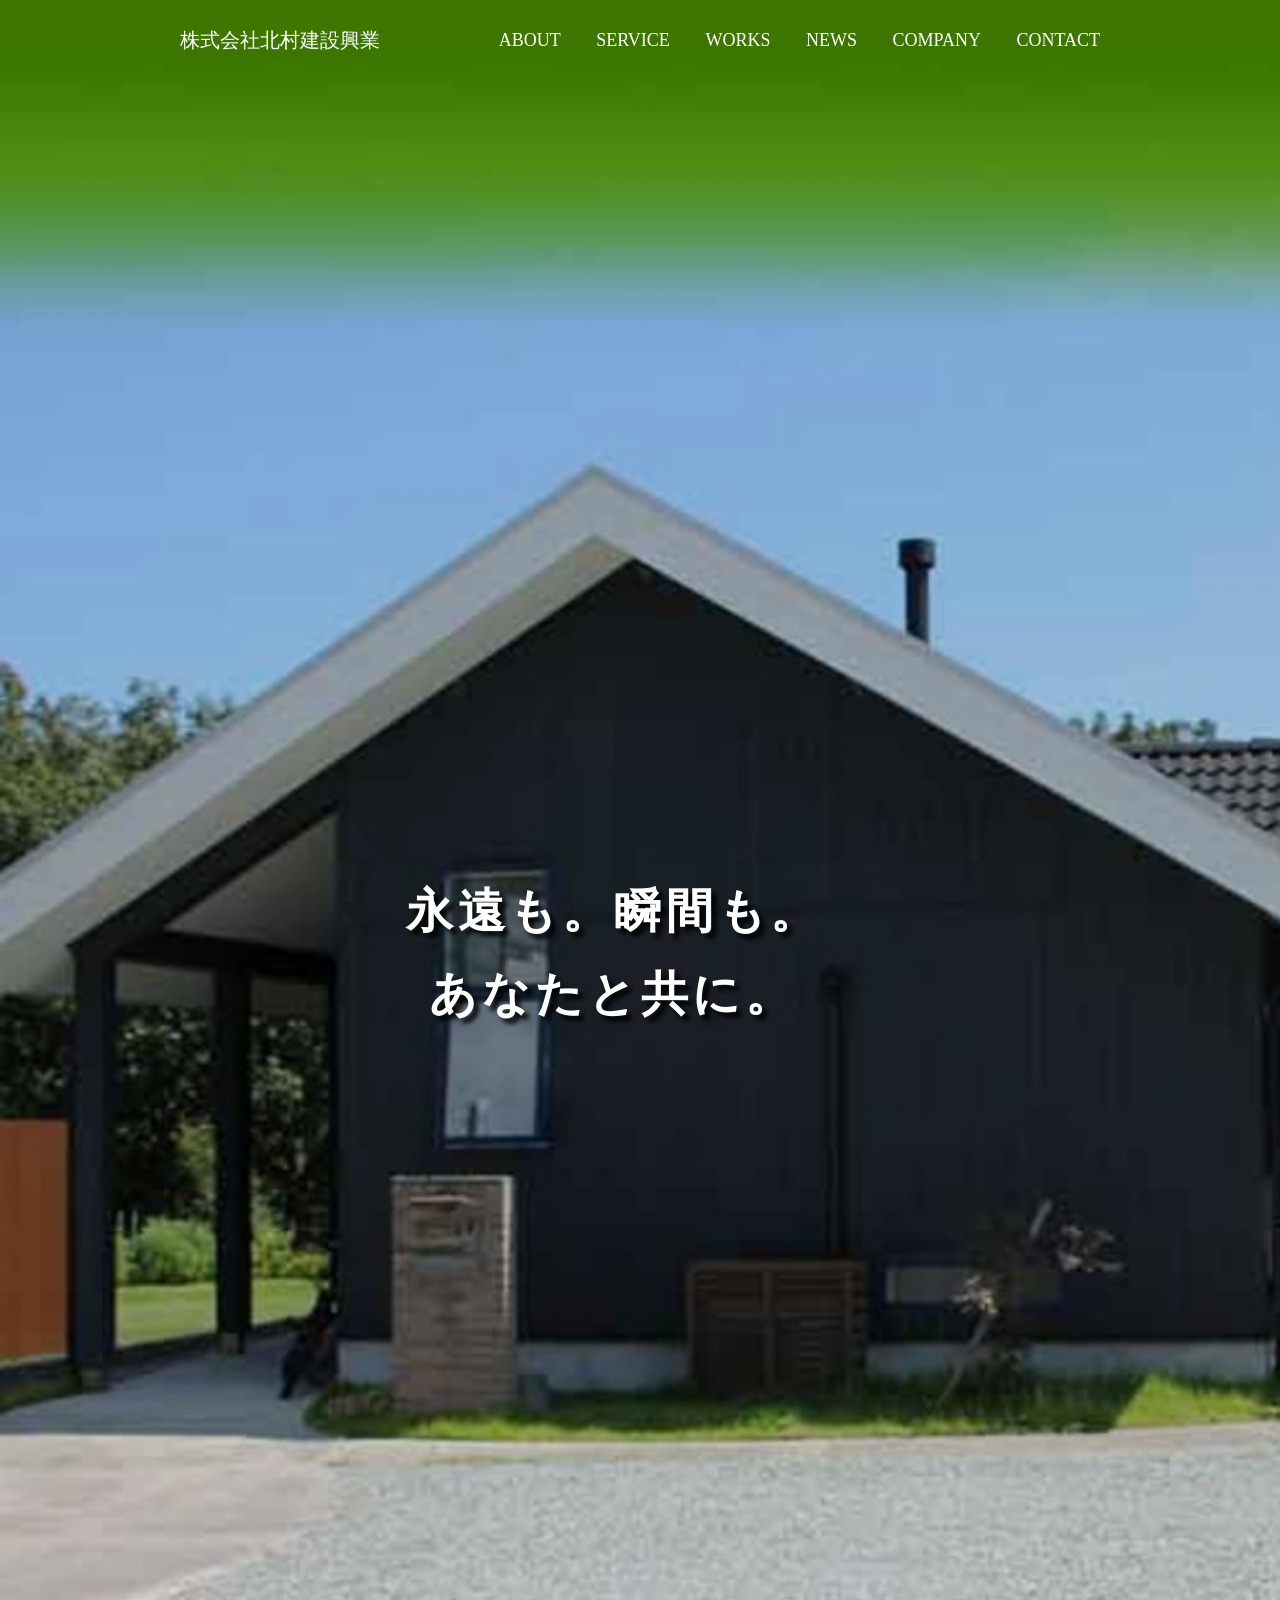
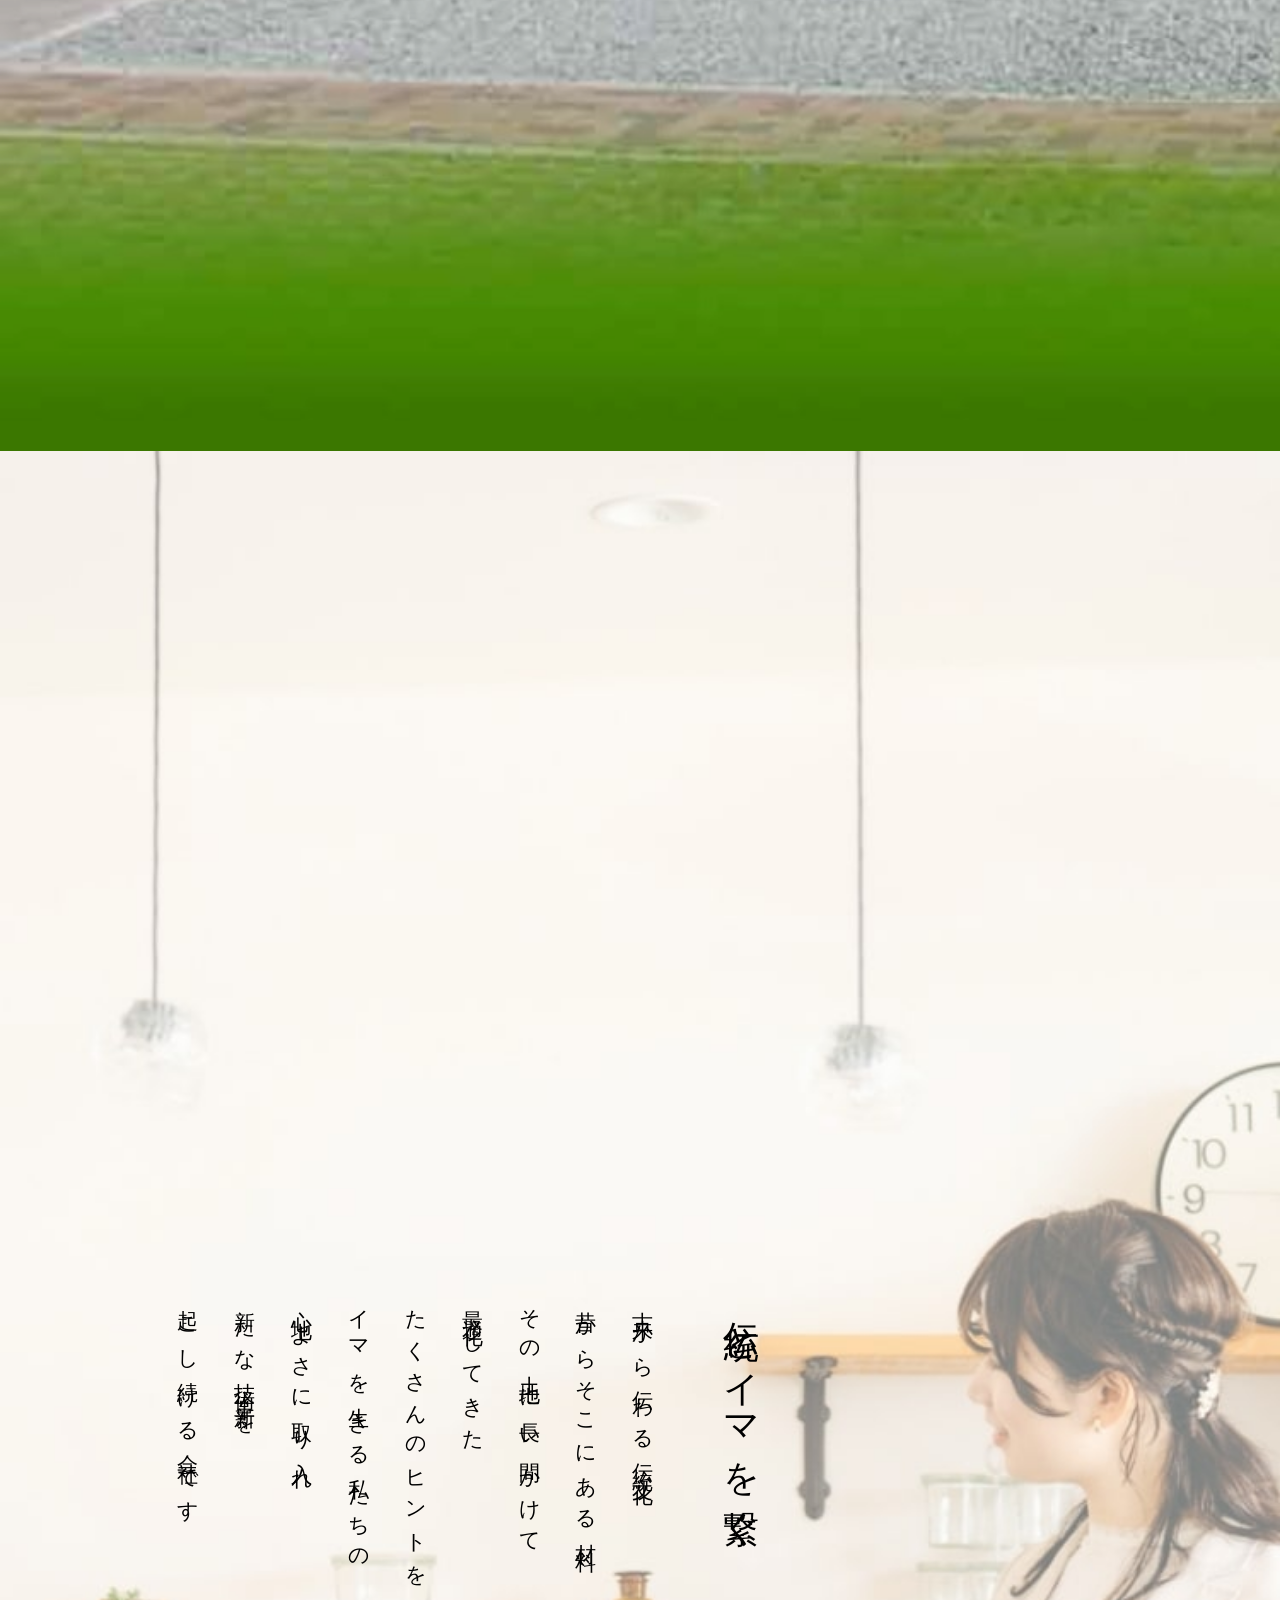
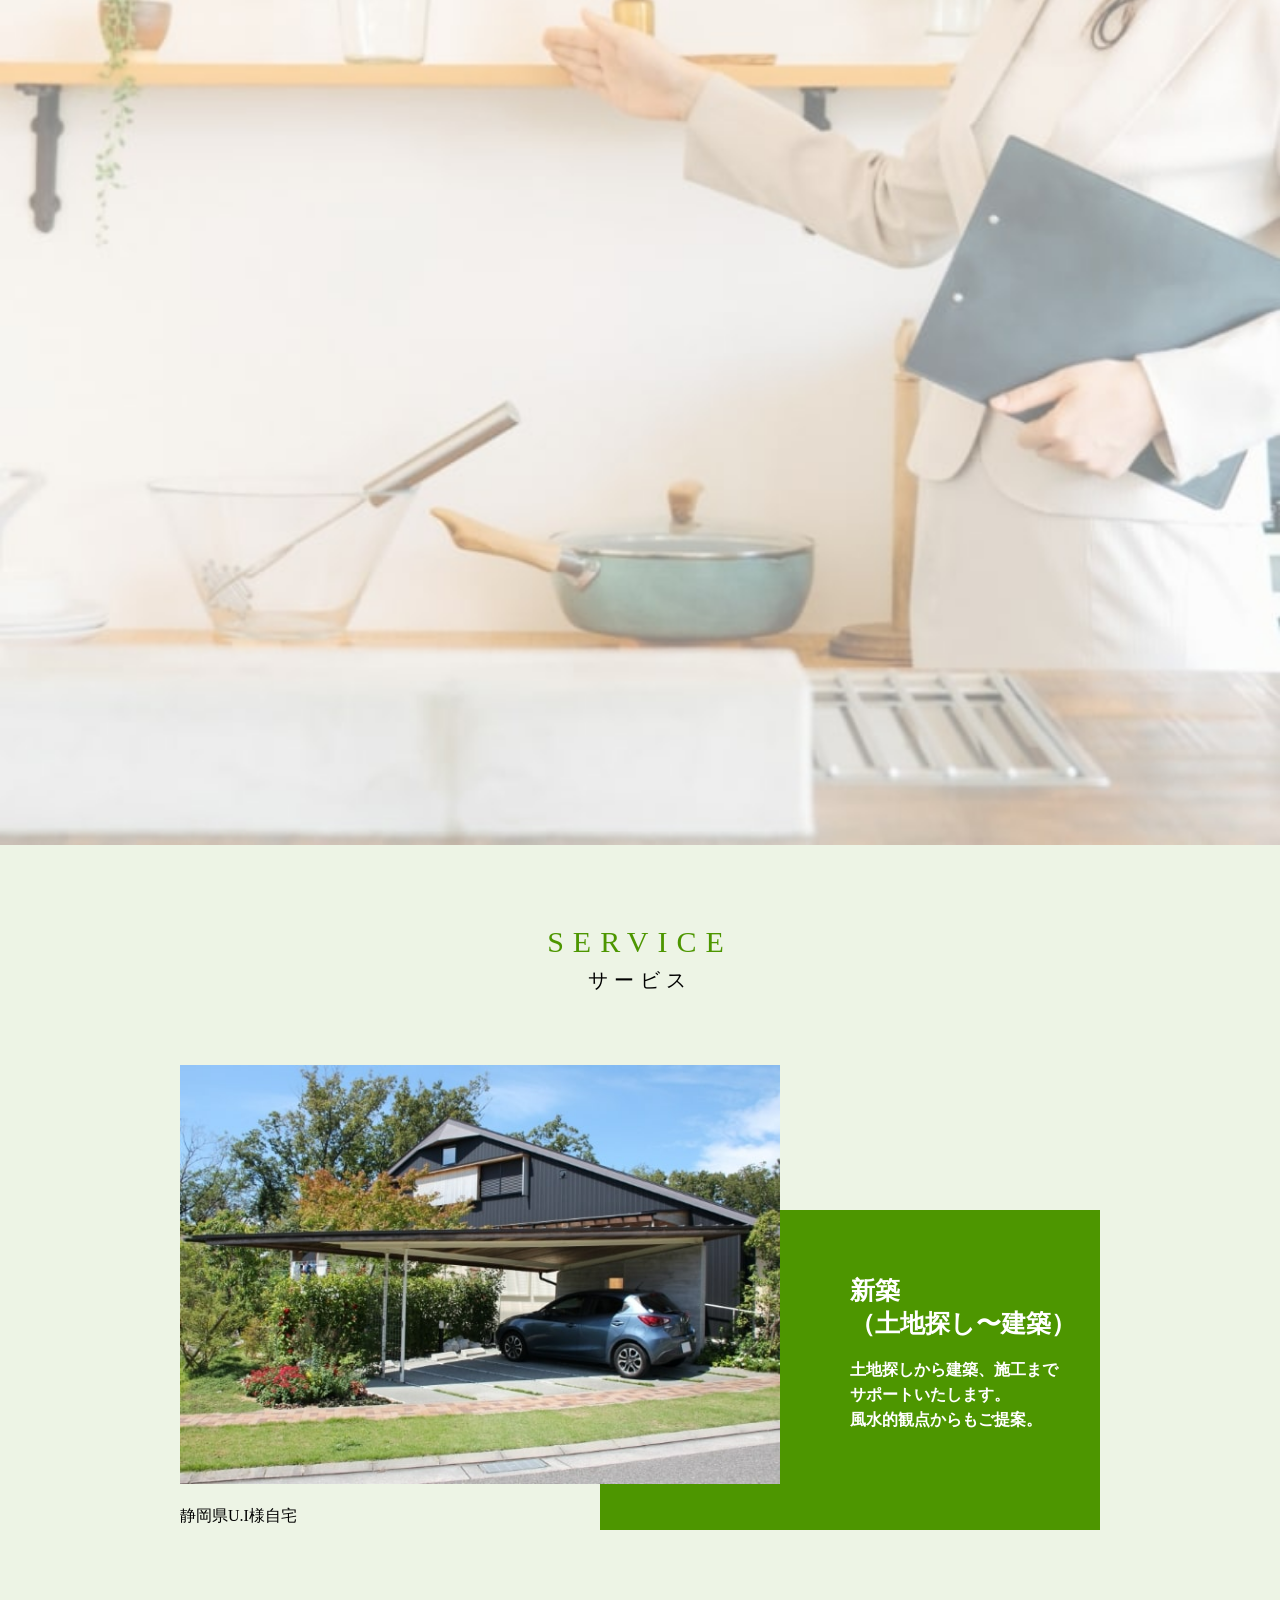
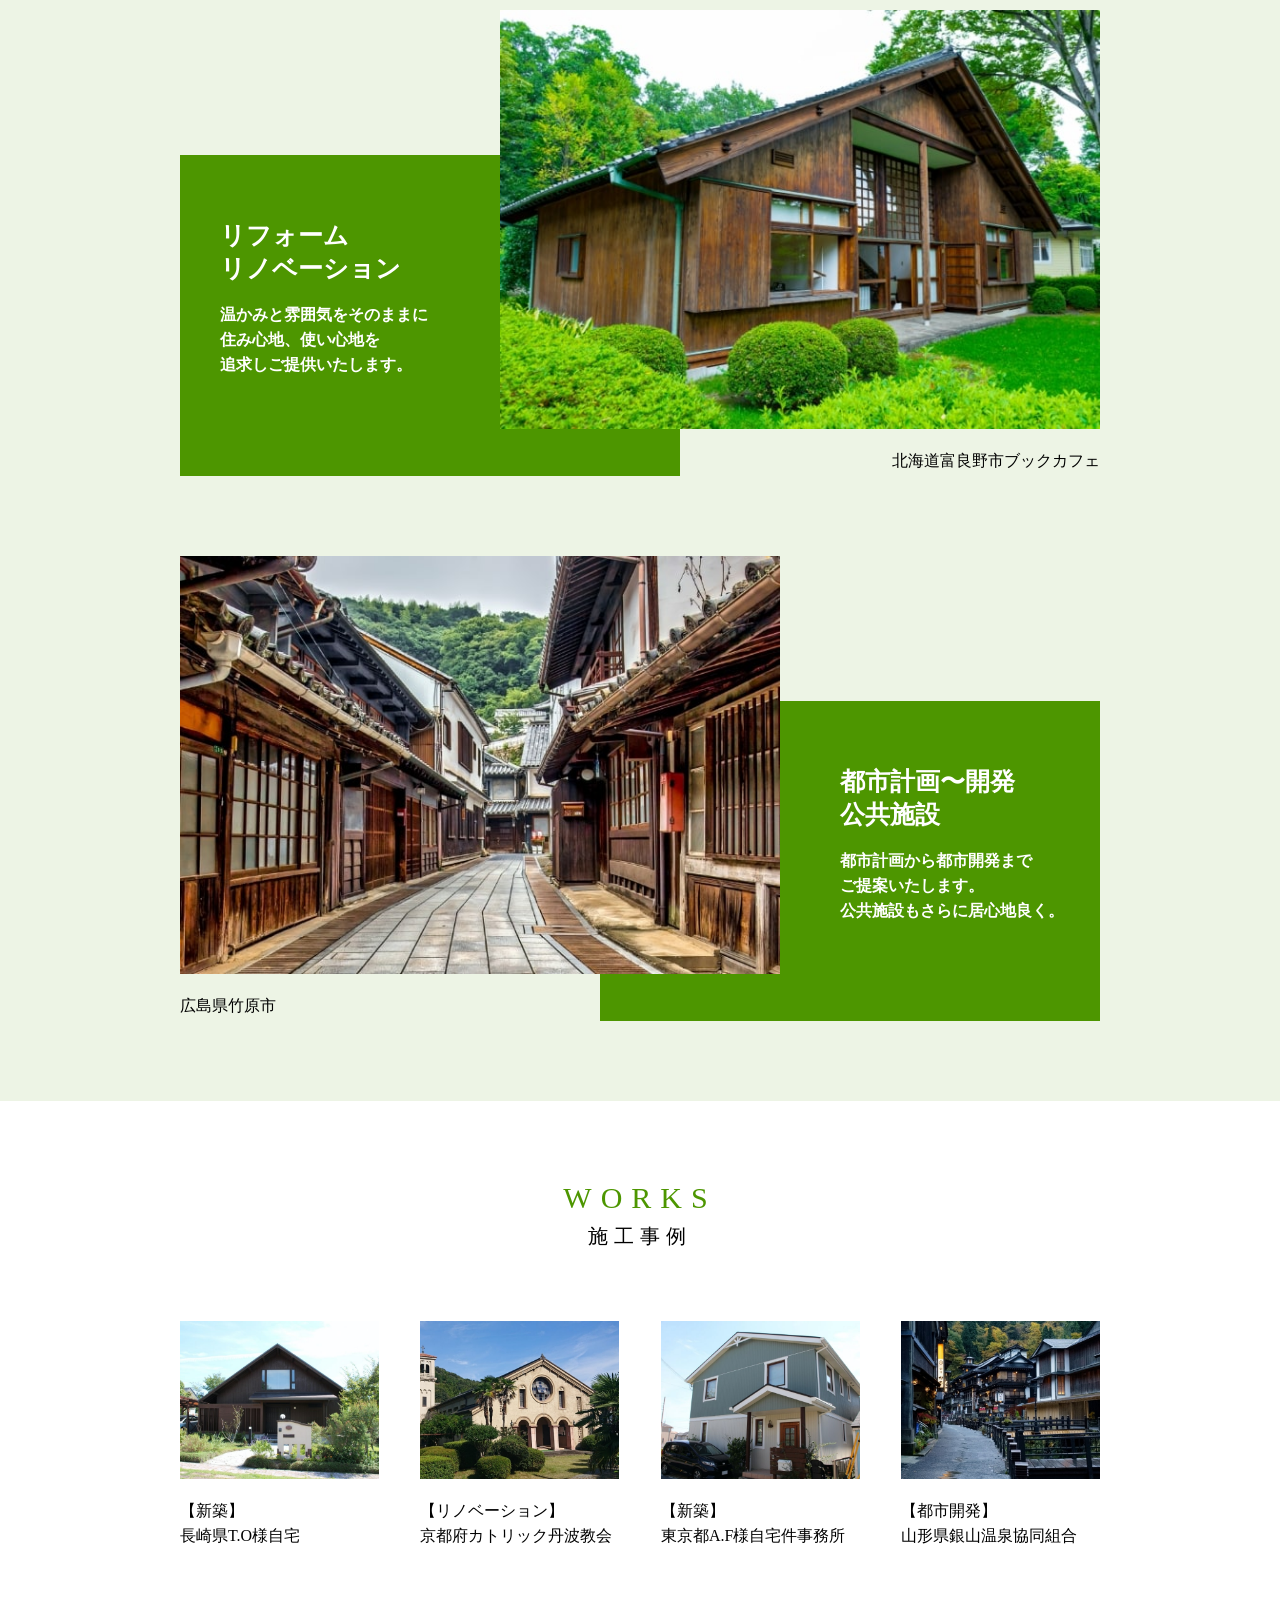
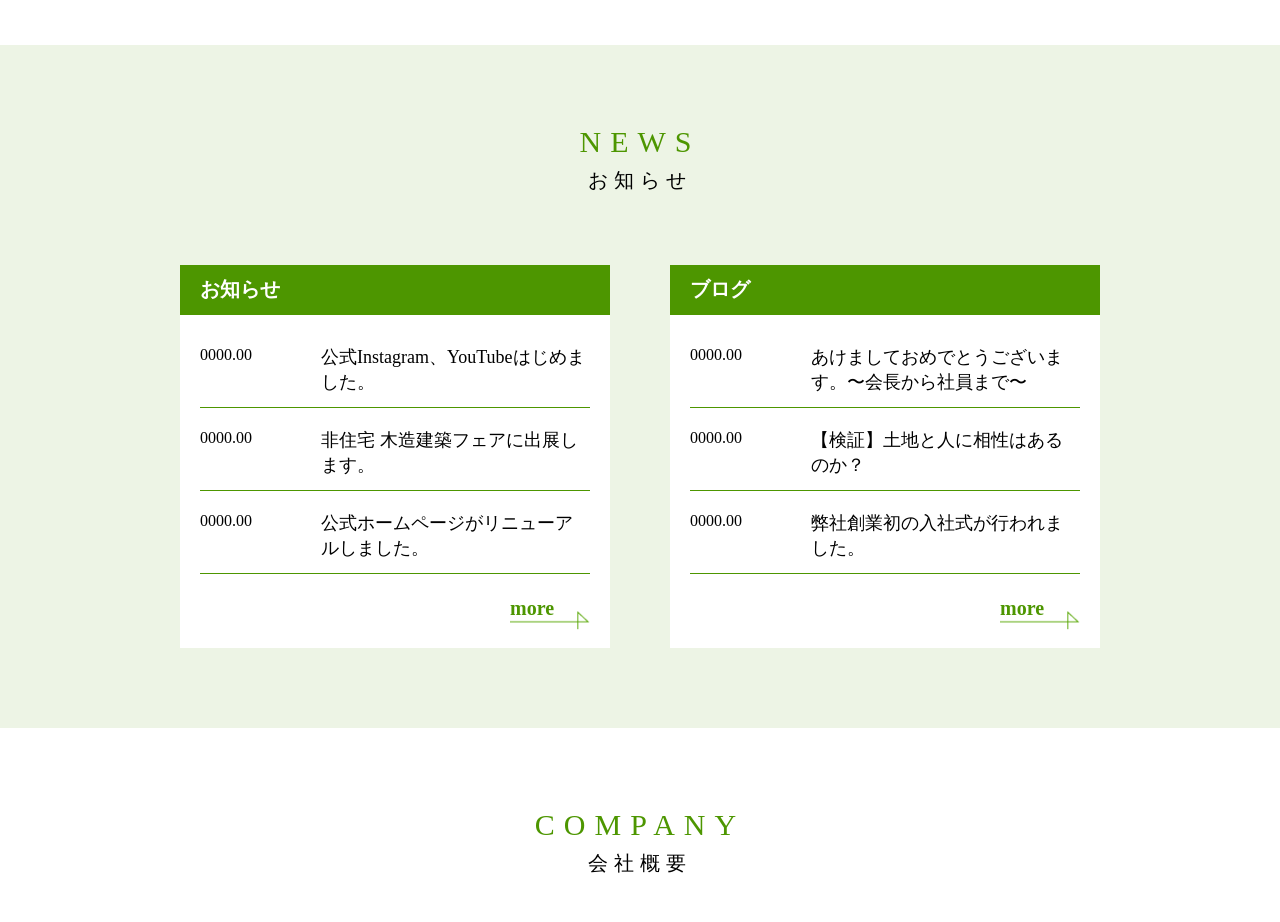
==== commit e5962949: "初稿後修正" ====
--- a/index.html
+++ b/index.html
@@ -82,38 +82,29 @@
 							<div class="swiper-wrapper">
 								<!-- スライド１ -->
 								<div class="swiper-slide">
-									<picture class="image-wrap__photo">
+									<!-- <picture class="image-wrap__photo"> -->
+									<picture>	
 										<source media="(max-width:767px)" srcset="images/sp_first-view-01.jpg" />
 										<img src="images/photo1.jpg" alt="FV大きな家" />
 									</picture>
-									<!-- <picture class="image-wrap__grid">
-										<source media="(max-width:767px)" srcset="images/first-view-sp02.png">
-										<img src="images/first-view02.png" alt="格子">
-									</picture> -->
 								</div>
 
 								<!-- スライド２ -->
 								<div class="swiper-slide">
-									<picture class="image-wrap__photo">
+									<!-- <picture class="image-wrap__photo"> -->
+									<picture>	
 										<source media="(max-width:767px)" srcset="images/sp_first-view-02.jpg" />
 										<img src="images/photo2.jpg" alt="FV2番目" />
 									</picture>
-									<!-- <picture class="image-wrap__grid">
-										<source media="(max-width:768px)" srcset="images/first-view-sp02.png" />
-										<img src="images/first-view02.png" alt="格子" />
-									</picture> -->
 								</div>
 
 								<!-- スライド３ -->
 								<div class="swiper-slide">
-									<picture class="image-wrap__photo">
+									<!-- <picture class="image-wrap__photo"> -->
+									<picture>	
 										<source media="(max-width:767px)" srcset="images/sp_first-view-03.jpg" />
 										<img src="images/photo3.jpg" alt="FV3番目" />
 									</picture>
-									<!-- <picture class="image-wrap__grid">
-										<source media="(max-width:768px)" srcset="images/first-view-sp02.png" />
-										<img src="images/first-view02.png" alt="格子" />
-									</picture> -->
 								</div>
 							</div>
 						</div>
@@ -699,15 +690,16 @@
 		<div class="footer">
 			<div class="inner">
 				<div class="footer-box">
-					<p class="company-name">株式会社 北村建設興業</p>
+					<p class="company-name">
+						<a href="#">株式会社 北村建設興業</a></p>
 					<div class="footer__nav">
 						<ul>
-							<li><a href="#about">ABOUT</a></li>
-							<li><a href="#service">SERVICE</a></li>
-							<li><a href="#works">WORKS</a></li>
-							<li><a href="#news">NEWS</a></li>
-							<li><a href="#company">COMPANY</a></li>
-							<li><a href="#contact">CONTACT</a></li>
+						<li><a href="#about">ABOUT</a></li>
+						<li><a href="#service">SERVICE</a></li>
+						<li><a href="#works">WORKS</a></li>
+						<li><a href="#news">NEWS</a></li>
+						<li><a href="#company">COMPANY</a></li>
+						<li><a href="#contact">CONTACT</a></li>
 						</ul>
 					</div>
 					<div class="footer-sns sns">
--- a/css/style.css
+++ b/css/style.css
@@ -53,7 +53,8 @@
 }
 
 a:hover {
-  opacity: 0.3;
+  opacity: 0.7;
+  cursor: pointer;
 }
 
 img {
@@ -64,8 +65,7 @@
 
 .inner {
   width: 100%;
-  max-width: 980px;
-  padding-inline: 2.7777777778vw;
+  max-width: 920px;
   margin-inline: auto;
 }
 @media (max-width: 767px) {
@@ -87,37 +87,9 @@
     display: none !important;
   }
 }
-.fv__image {
-  position: relative;
-}
-.fv__image::before {
-  content: "";
-  width: 100%;
-  height: 100%;
-  background: rgba(0, 0, 0, 0.15);
-  position: absolute;
-  top: 0;
-  left: 0;
-  z-index: 3;
-}
-
-.image-wrap {
-  position: relative;
-}
-.image-wrap__photo img, .image-wrap__grid img {
+.swiper-slide img {
   width: 100%;
   display: block;
-}
-.image-wrap__grid {
-  position: absolute;
-  inset: 0;
-}
-.image-wrap__grid img {
-  width: 100%;
-  height: 100%;
-  -o-object-fit: cover;
-     object-fit: cover;
-  pointer-events: none;
 }
 
 .header {
@@ -166,16 +138,16 @@
   gap: 30px;
 }
 
-.header .nav-link {
+.nav-link {
   position: relative;
   text-decoration: none;
   color: #fff;
 }
-.header .nav-link::after {
+.nav-link::after {
   content: "";
   position: absolute;
   left: 0;
-  bottom: 25px;
+  bottom: 29px;
   width: 100%;
   height: 1px;
   background: #fff;
@@ -185,20 +157,20 @@
           transform-origin: left;
 }
 @media (max-width: 767px) {
-  .header .nav-link::after {
+  .nav-link::after {
     display: none;
   }
 }
-.header .nav-link:hover::after {
+.nav-link:hover::after {
   -webkit-transform: scaleX(1);
           transform: scaleX(1);
 }
 @media (max-width: 767px) {
-  .header .nav-link:hover::after {
+  .nav-link:hover::after {
     display: none;
   }
 }
-.header .nav-link:active::after, .header .nav-link:focus-visible::after {
+.nav-link:active::after, .nav-link:focus-visible::after {
   -webkit-transform: scaleX(1);
           transform: scaleX(1);
   -webkit-transition: -webkit-transform 0.2s ease;
@@ -367,6 +339,20 @@
   z-index: 1;
 }
 
+.fv__image {
+  position: relative;
+}
+.fv__image::before {
+  content: "";
+  width: 100%;
+  height: 100%;
+  background: rgba(0, 0, 0, 0.15);
+  position: absolute;
+  top: 0;
+  left: 0;
+  z-index: 3;
+}
+
 .fv-catch {
   position: absolute;
   top: 42.4%;
@@ -393,6 +379,7 @@
 }
 
 .fv-text {
+  text-shadow: 5px 5px 5px rgb(0, 0, 0);
   font-size: 3.7037037037vw;
   font-weight: 600;
   line-height: 1.75;
@@ -792,10 +779,9 @@
   display: -webkit-box;
   display: -ms-flexbox;
   display: flex;
-  -webkit-column-gap: 4.3%;
-     -moz-column-gap: 4.3%;
-          column-gap: 4.3%;
-  cursor: pointer;
+  -webkit-column-gap: 4.5454545455%;
+     -moz-column-gap: 4.5454545455%;
+          column-gap: 4.5454545455%;
 }
 @media (max-width: 767px) {
   .works-items {
@@ -806,11 +792,17 @@
 
 .works-item {
   width: 200px;
+  -webkit-transition: opacity 0.4s !important;
+  transition: opacity 0.4s !important;
+  cursor: pointer;
 }
 @media (max-width: 767px) {
   .works-item {
     width: 100%;
   }
+}
+.works-item:hover {
+  opacity: 0.7 !important;
 }
 
 .works-image :first-child {
@@ -849,6 +841,9 @@
   position: fixed;
   inset: 0;
   z-index: 9999;
+}
+.modal hover {
+  opacity: 0.7;
 }
 .modal__bg {
   position: absolute;
@@ -869,7 +864,7 @@
       -ms-flex-align: center;
           align-items: center;
   z-index: 2;
-  pointer-events: none;
+  cursor: pointer;
 }
 .modal__inner {
   position: relative;
@@ -896,7 +891,6 @@
   font-size: 15px;
   line-height: 1;
   padding: 0;
-  cursor: pointer;
 }
 
 .modal-item {
@@ -1110,8 +1104,8 @@
   cursor: pointer;
 }
 .news-block__more .arrow-text:hover {
-  -webkit-transform: translateX(6px);
-          transform: translateX(6px);
+  -webkit-transform: translateX(10px);
+          transform: translateX(10px);
 }
 .news-block__more .arrow-text .news-arrow-text {
   white-space: nowrap;
@@ -1170,6 +1164,7 @@
   width: 100%;
   z-index: 2;
 }
+
 .location-map iframe {
   width: 100%;
   height: auto;
@@ -1275,6 +1270,13 @@
   font-size: 2.5rem;
   line-height: 1;
   font-weight: 600;
+  pointer-events: none;
+  cursor: default;
+}
+@media (max-width: 767px) {
+  .contact-link-tel {
+    pointer-events: auto;
+  }
 }
 @media (max-width: 350px) {
   .contact-link-tel {
@@ -1295,6 +1297,11 @@
   }
 }
 
+.contact-link-mail {
+  -webkit-transition: opacity 0.4s;
+  transition: opacity 0.4s;
+}
+
 .tel-link {
   display: -webkit-box;
   display: -ms-flexbox;
@@ -1308,7 +1315,7 @@
           padding-block-start: 80px;
   -webkit-padding-after: 80px;
           padding-block-end: 80px;
-  background-color: rgba(77, 150, 0, 0.102);
+  background: rgba(77, 150, 0, 0.15);
 }
 @media (max-width: 767px) {
   .contact {
@@ -1368,6 +1375,7 @@
 .form__input placeholder {
   font-size: 1.6rem;
   line-height: 1.5625;
+  color: #A0A0A0;
 }
 
 .form__item--column {
@@ -1735,6 +1743,7 @@
   -webkit-appearance: none;
      -moz-appearance: none;
           appearance: none;
+  cursor: pointer;
 }
 @media (max-width: 767px) {
   .select-wrap select {
@@ -1752,7 +1761,6 @@
   background: url("../images/triangle.png") no-repeat center/contain;
   -webkit-transform: translateY(-50%);
           transform: translateY(-50%);
-  pointer-events: none;
 }
 
 .form-detail {
@@ -1990,11 +1998,11 @@
   color: #fff;
   font-size: 2rem;
   cursor: pointer;
-  -webkit-transition: 0.4s ease;
-  transition: 0.4s ease;
+  -webkit-transition: background-color 0.4s, color 0.4s;
+  transition: background-color 0.4s, color 0.4s;
   text-align: center;
   line-height: 1.65;
-  border: 1px solid transparent;
+  border: 1px solid #4D9600;
   display: -webkit-box;
   display: -ms-flexbox;
   display: flex;
@@ -2013,7 +2021,6 @@
 input[type=submit]:hover {
   color: #4D9600;
   background-color: #fff;
-  border: 1px solid #4D9600;
 }
 
 .footer {
@@ -2159,10 +2166,6 @@
   }
 }
 
-.footer a:hover {
-  opacity: 1;
-}
-
 .sns img {
   display: block;
   /* 余計な隙間防止 */
@@ -2201,15 +2204,22 @@
 
 .pagetop {
   position: fixed;
-  right: 20px;
-  bottom: 20px;
-  width: 60px;
-  height: 60px;
+  right: 6rem;
+  bottom: 6rem;
+  width: 68px;
+  height: 68px;
   z-index: 5;
   opacity: 0;
   visibility: hidden;
-  -webkit-transition: opacity 0.3s ease;
-  transition: opacity 0.3s ease;
+  -webkit-transition: opacity 0.4s;
+  transition: opacity 0.4s;
+}
+@media (max-width: 767px) {
+  .pagetop {
+    width: 50px;
+    height: 50px;
+    right: 2rem;
+  }
 }
 .pagetop.is-show {
   opacity: 1;
@@ -2232,5 +2242,7 @@
   border-left: 4px solid #fff;
   -webkit-transform: translate(-50%, -40%) rotate(45deg);
           transform: translate(-50%, -40%) rotate(45deg);
-  pointer-events: none;
+}
+.pagetop:hover {
+  opacity: 0.7;
 }/*# sourceMappingURL=style.css.map */
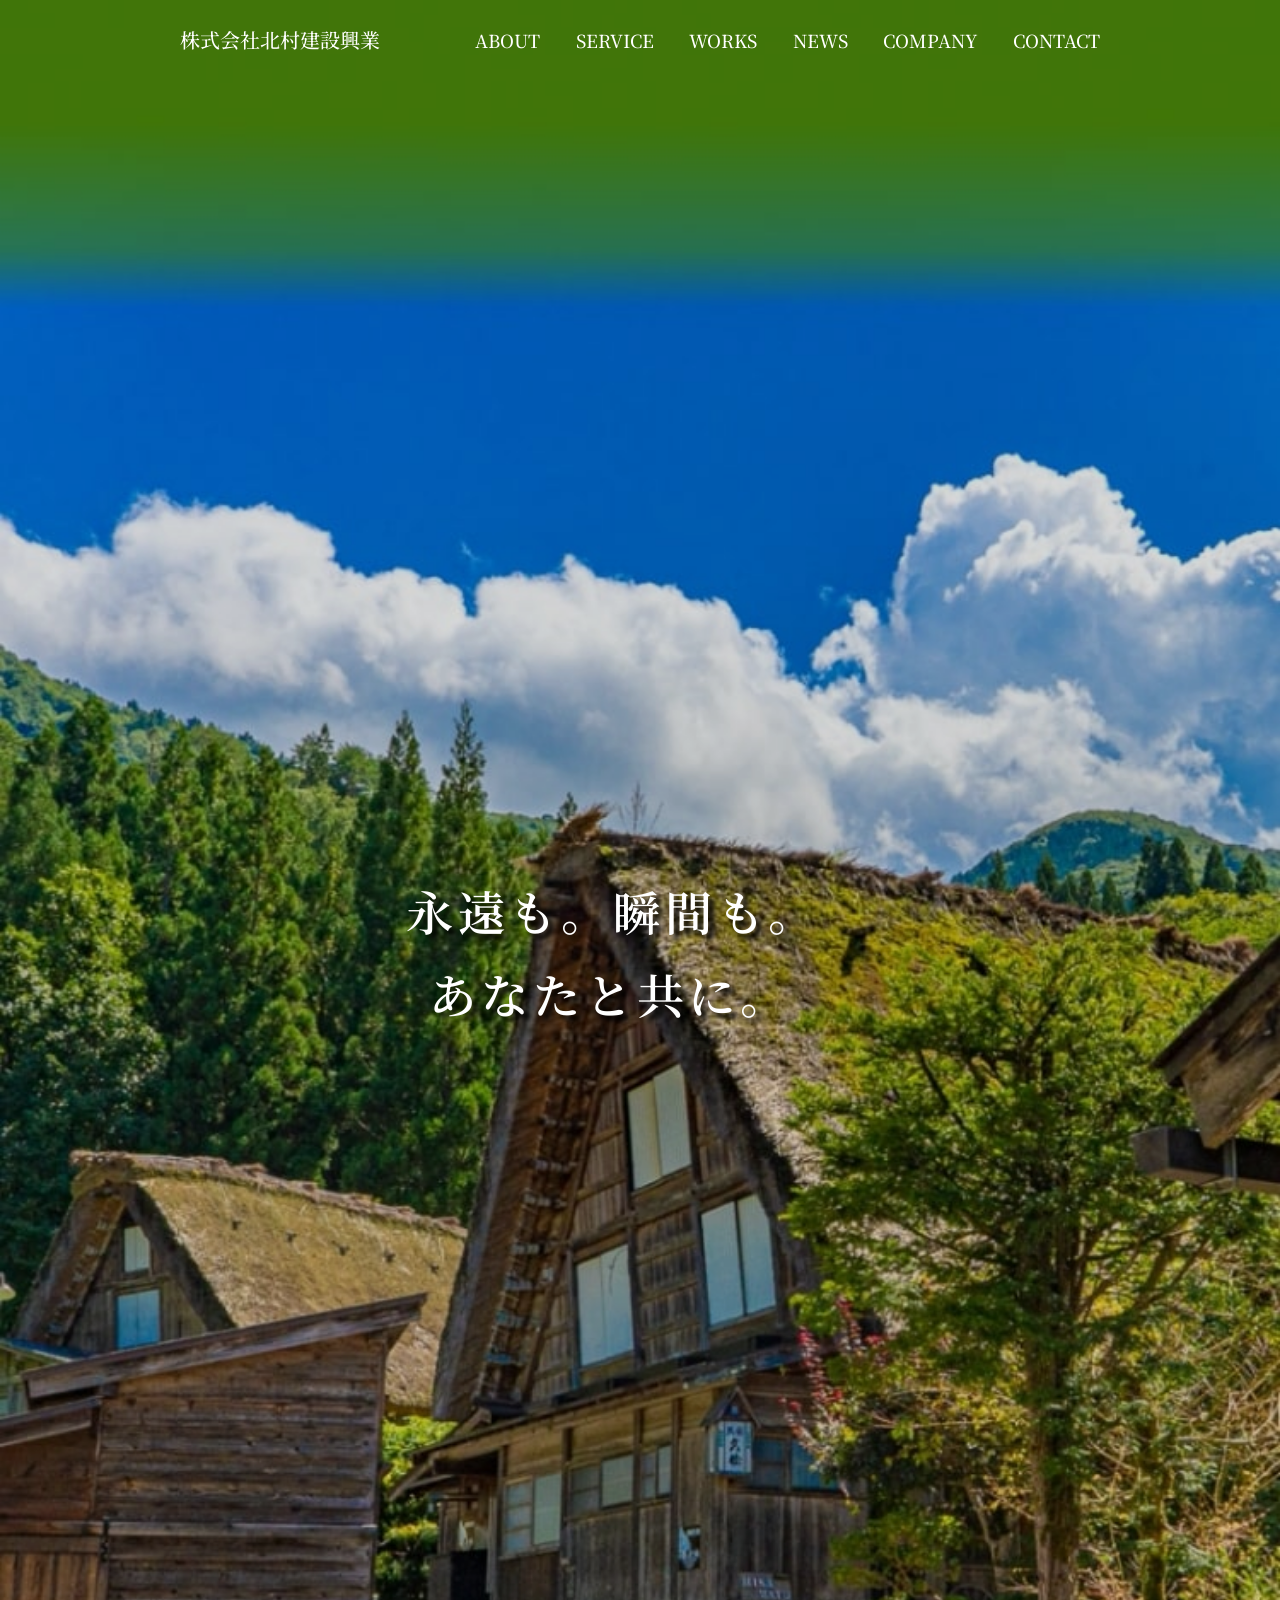
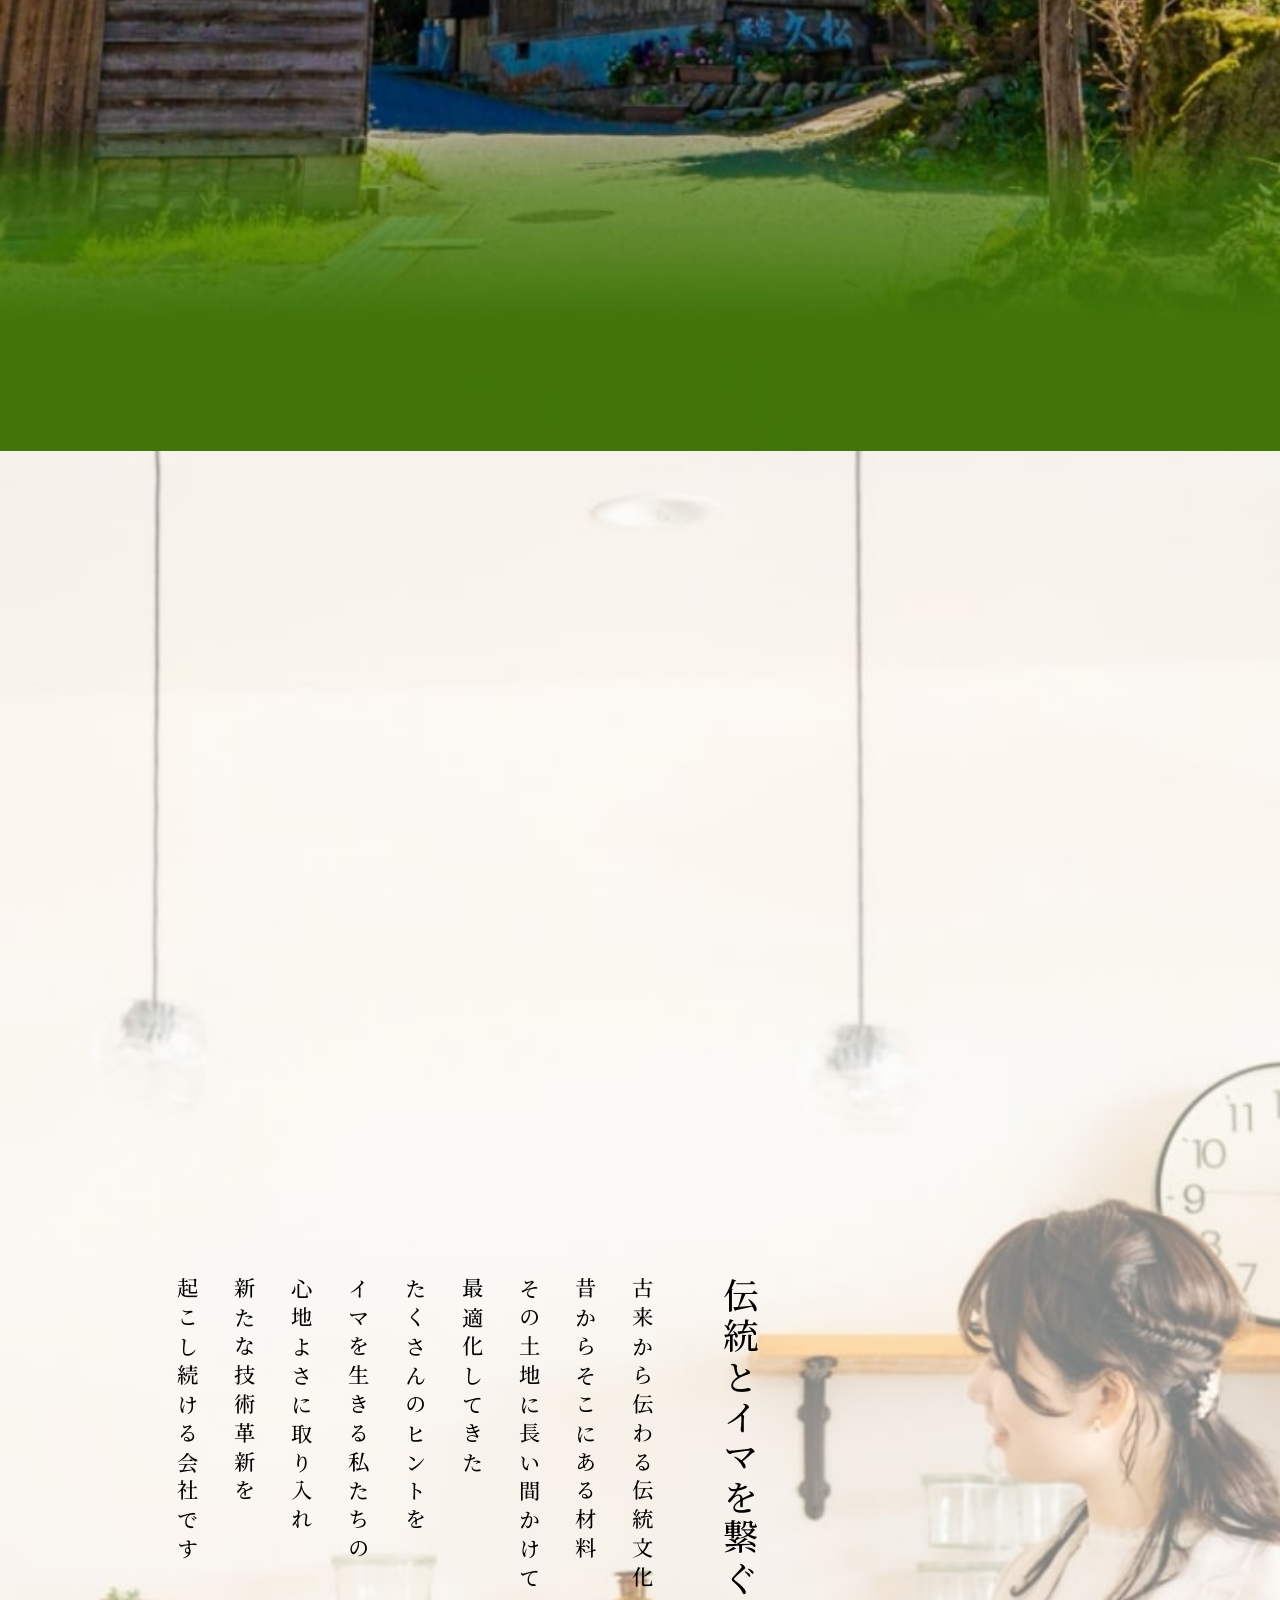
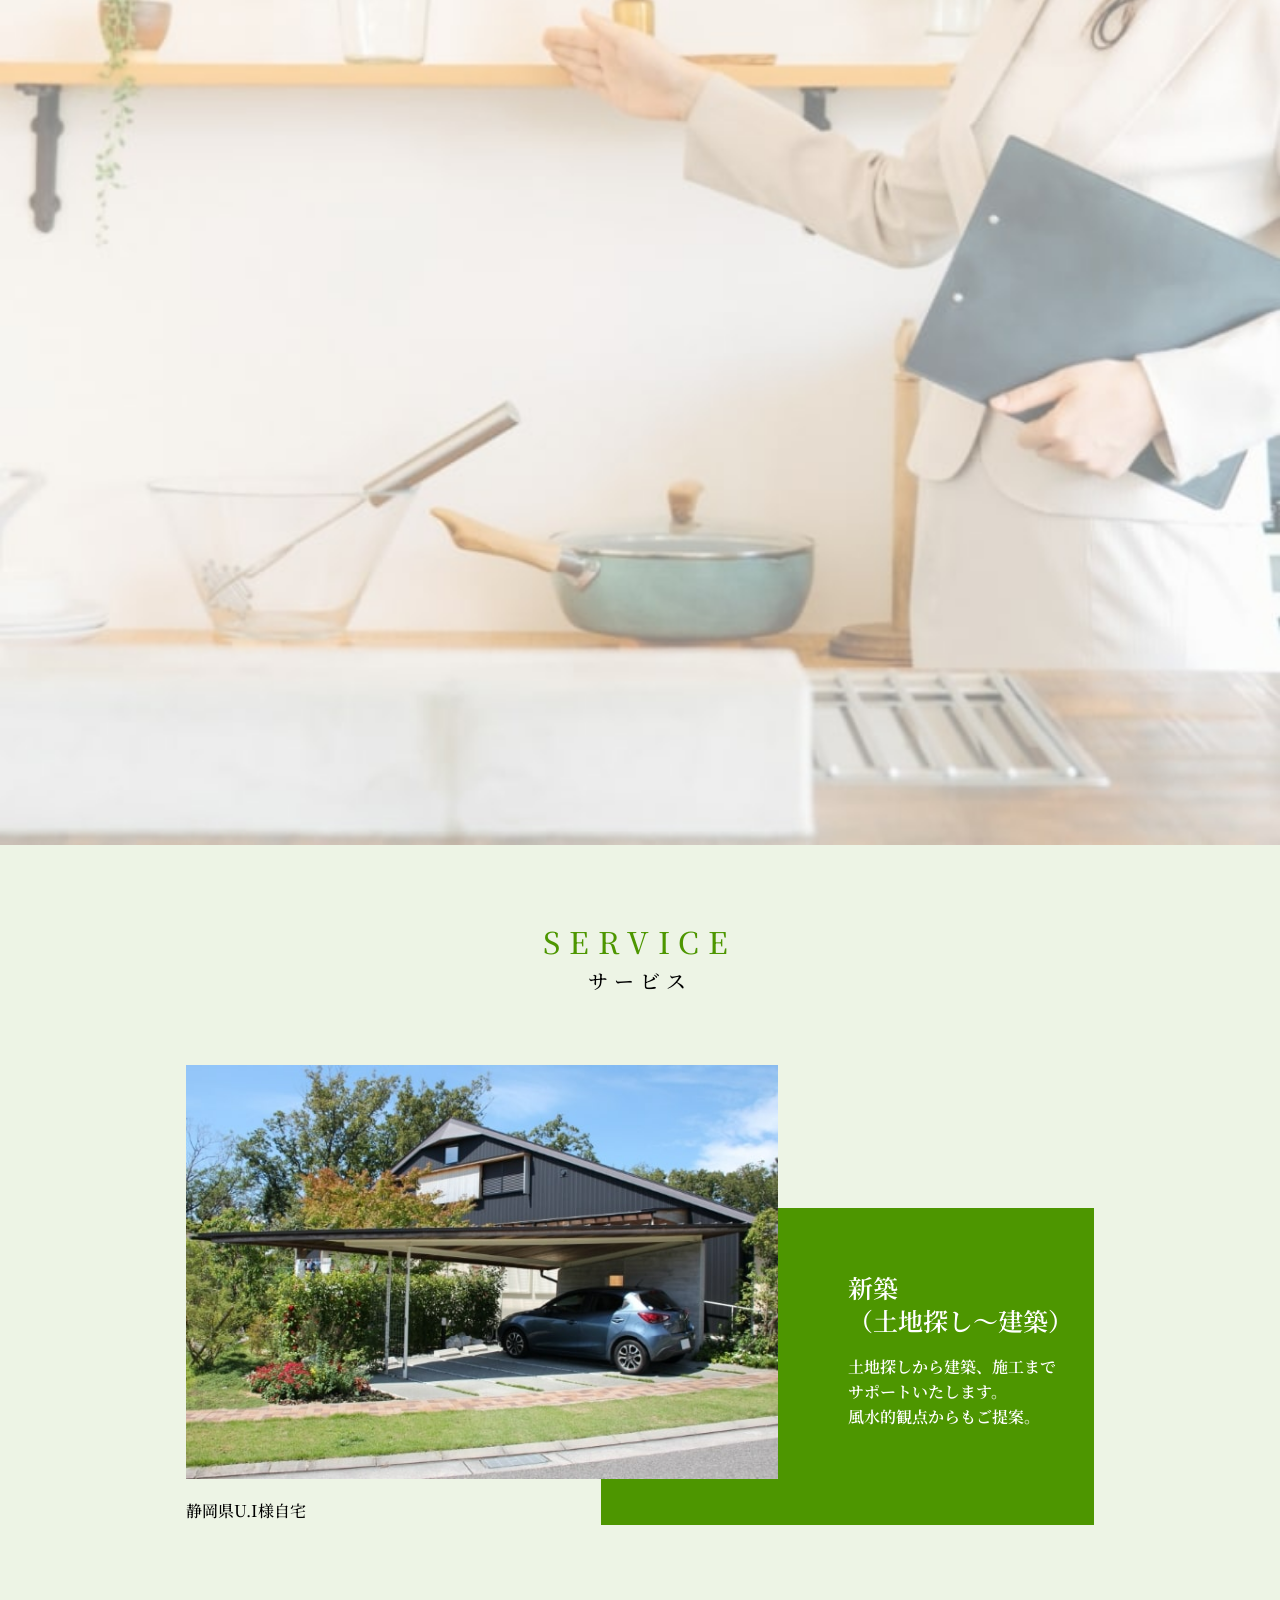
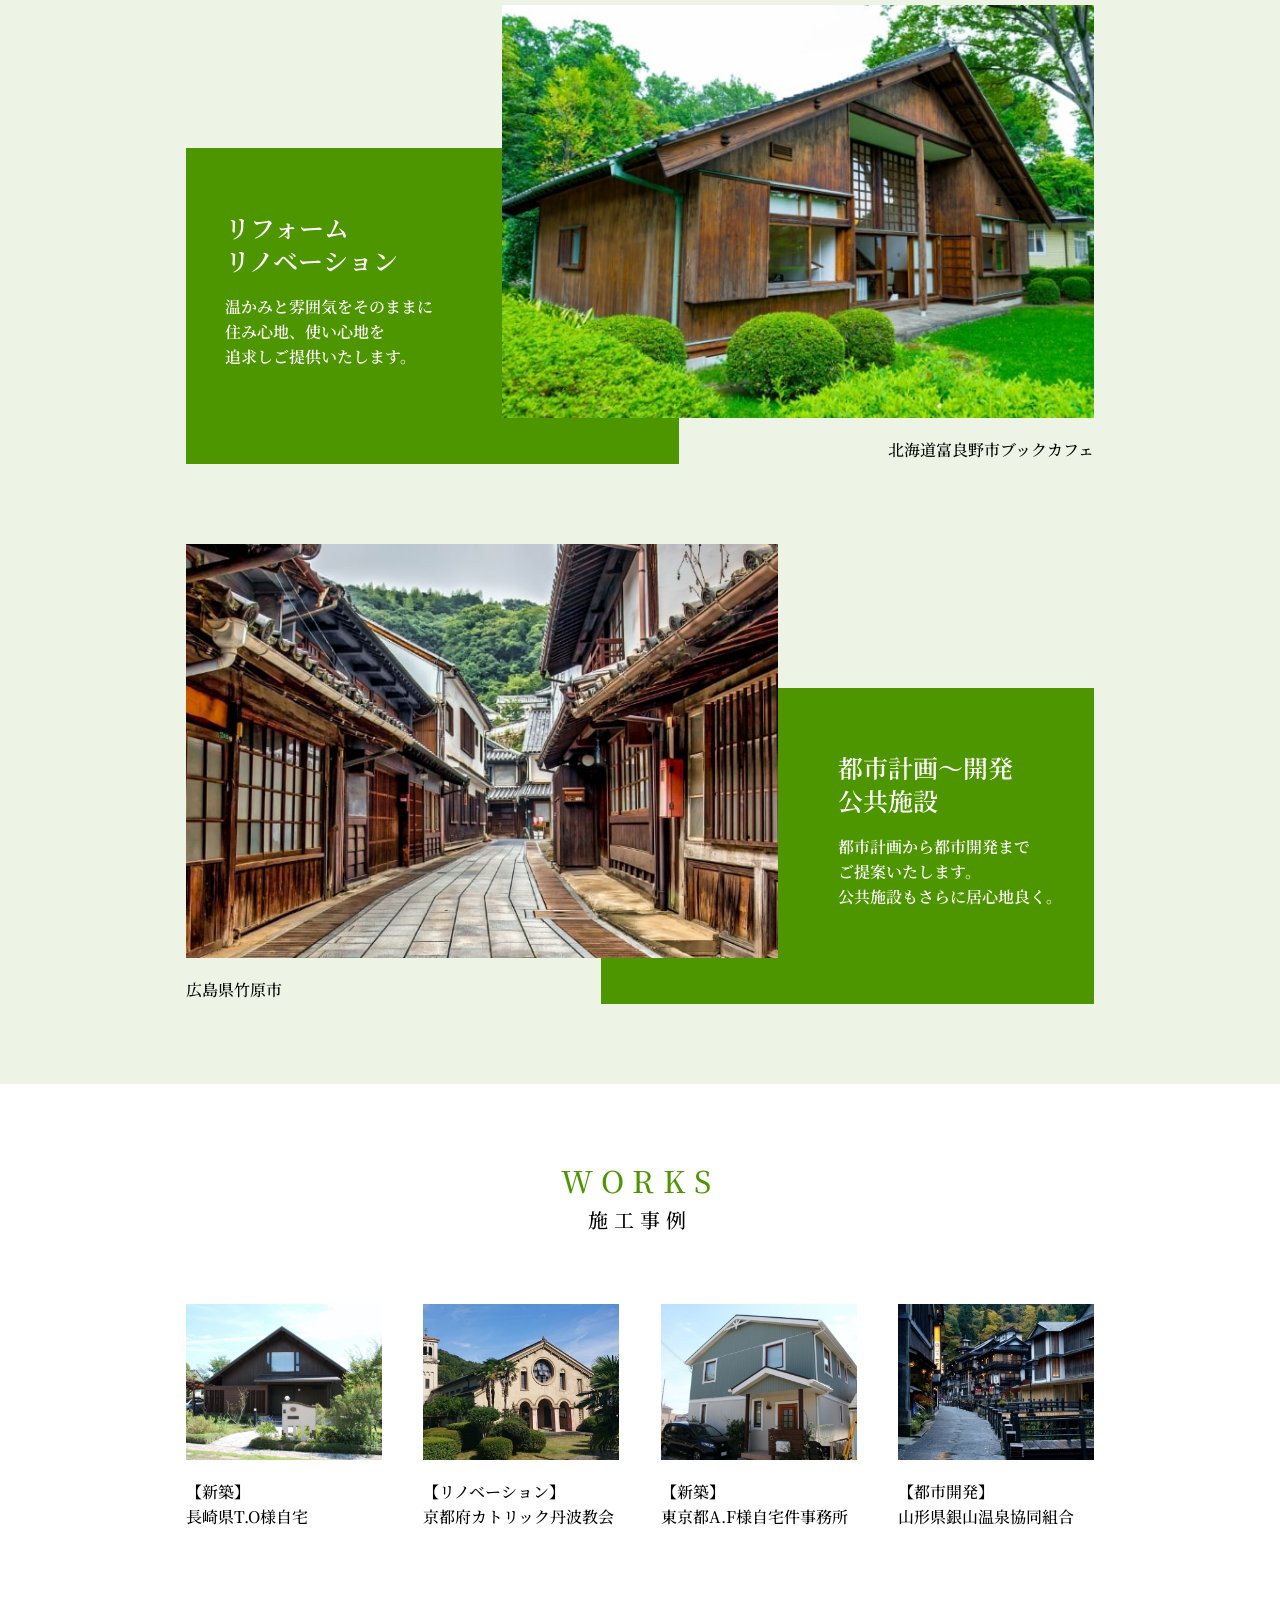
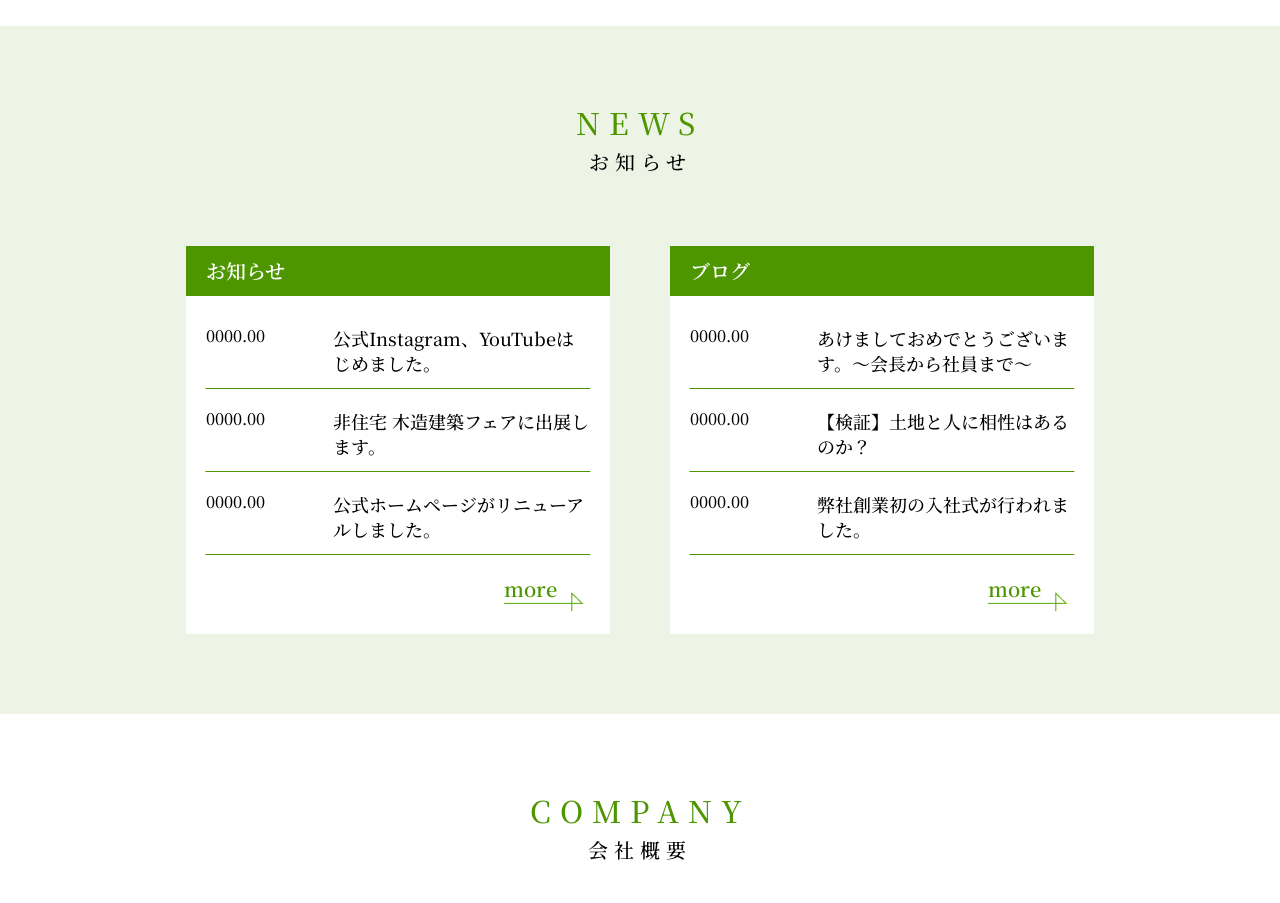
==== commit 06631521: "FB-1回目の修正" ====
--- a/index.html
+++ b/index.html
@@ -23,15 +23,19 @@
 	<link rel="icon" href="images/favicon.png" type="image/png" />
 
 
-	<link rel="stylesheet" href="https://use.typekit.net/mzd4mgq.css" />
-
+	<!-- <link rel="stylesheet" href="https://use.typekit.net/mzd4mgq.css" /> -->
+	<!-- googlefont設定 -->
+	<link rel="preconnect" href="https://fonts.googleapis.com">
+	<link rel="preconnect" href="https://fonts.gstatic.com" crossorigin>
+	<link href="https://fonts.googleapis.com/css2?family=Noto+Serif+JP:wght@400;700&display=swap" rel="stylesheet">
+	
+	<link rel="stylesheet" href="./css/reset.css" />
 	<!-- Swiper CSS -->
 	<link rel="stylesheet" href="https://cdn.jsdelivr.net/npm/swiper@11/swiper-bundle.min.css" />
 
-
-	<link rel="stylesheet" href="./css/reset.css" />
+	<link rel="stylesheet" href="https://unpkg.com/aos@2.3.1/dist/aos.css">
+
 	<link rel="stylesheet" href="./css/style.css" />
-	<link rel="stylesheet" href="https://unpkg.com/aos@2.3.1/dist/aos.css">
 
 	<!-- JQu -->
 	<script src="https://code.jquery.com/jquery-3.7.1.min.js"
@@ -77,13 +81,12 @@
 			<div class="fv-content">
 				<div class="fv-wrap">
 					<div class="fv__image">
-						
+
 						<div class="swiper">
 							<div class="swiper-wrapper">
 								<!-- スライド１ -->
 								<div class="swiper-slide">
-									<!-- <picture class="image-wrap__photo"> -->
-									<picture>	
+									<picture>
 										<source media="(max-width:767px)" srcset="images/sp_first-view-01.jpg" />
 										<img src="images/photo1.jpg" alt="FV大きな家" />
 									</picture>
@@ -91,8 +94,7 @@
 
 								<!-- スライド２ -->
 								<div class="swiper-slide">
-									<!-- <picture class="image-wrap__photo"> -->
-									<picture>	
+									<picture>
 										<source media="(max-width:767px)" srcset="images/sp_first-view-02.jpg" />
 										<img src="images/photo2.jpg" alt="FV2番目" />
 									</picture>
@@ -100,8 +102,7 @@
 
 								<!-- スライド３ -->
 								<div class="swiper-slide">
-									<!-- <picture class="image-wrap__photo"> -->
-									<picture>	
+									<picture>
 										<source media="(max-width:767px)" srcset="images/sp_first-view-03.jpg" />
 										<img src="images/photo3.jpg" alt="FV3番目" />
 									</picture>
@@ -131,19 +132,21 @@
 					</picture>
 				</div>
 				<div class="about-text">
-					<h2>伝統とイマを繋ぐ</h2>
-					<div class="about-catch">
-						<p>
-							古来から伝わる伝統文化<br>
-							昔からそこにある材料<br>
-							その土地に長い間かけて<br>
-							最適化してきた<br>
-							たくさんのヒントを<br>
-							イマを生きる私たちの<br>
-							心地よさに取り入れ<br>
-							新たな技術革新を<br>
-							起こし続ける会社です<br>
-						</p>
+					<div class="about-text__inner" data-aos="fade-up">
+						<h2>伝統とイマを繋ぐ</h2>
+						<div class="about-catch">
+							<p>
+								古来から伝わる伝統文化<br>
+								昔からそこにある材料<br>
+								その土地に長い間かけて<br>
+								最適化してきた<br>
+								たくさんのヒントを<br>
+								イマを生きる私たちの<br>
+								心地よさに取り入れ<br>
+								新たな技術革新を<br>
+								起こし続ける会社です<br>
+							</p>
+						</div>
 					</div>
 				</div>
 			</div>
@@ -158,80 +161,98 @@
 					<div class="service__items">
 
 						<div class="service__item service-item" data-aos="fade-up" data-aos-delay="0">
-							<div class="left-block">
-								<picture class="photo-image">
-									<source media="(max-width:767px)" srcset="images/sp_service_01.jpg">
-									<img src="images/pc_service_01.jpg" alt="新築">
-								</picture>
+							<div class="service-item__left-block">
+								<div class="service-item__image">
+									<picture>
+										<source media="(max-width:767px)" srcset="images/sp_service_01.jpg">
+										<img src="images/pc_service_01.jpg" alt="新築">
+									</picture>
+								</div>
 								<p class="left-text">静岡県U.I様自宅</p>
 							</div>
-							<div class="right-black">
-								<picture class="second-image">
-									<source media="(max-width:767px)" srcset="images/menu01-sp.jpg">
-									<img src="images/menu01.jpg" alt="緑の長方形">
-								</picture>
-								<h3 class="service-text">
-									新築<br class="pc-only">
-									（土地探し〜建築）<br>
-									<span>
+							<div class="service-item__right-block second-image">
+								<div class="service-item__bg">
+									<picture>
+										<source media="(max-width:767px)" srcset="images/menu01-sp.jpg">
+										<img src="images/menu01.jpg" alt="緑の長方形">
+									</picture>
+								</div>
+								<div class="service-item__service-text">
+									<h3>
+										新築<br class="pc-only">
+										（土地探し〜建築）<br>
+									</h3>
+									<p>
 										土地探しから建築、施工まで<br>
 										サポートいたします。<br>
 										風水的観点からもご提案。<br>
-									</span>
-								</h3>
+									</p>
+								</div>
 							</div>
 						</div>
 
 
 
 						<div class="service__item service-item second-item" data-aos="fade-up" data-aos-delay="150">
-							<div class="left-block">
-								<picture class="photo-image">
-									<source media="(max-width:767px)" srcset="images/sp_service_02.jpg">
-									<img src="images/pc_service_02.jpg" alt="リフォーム">
-								</picture>
+							<div class="service-item__left-block">
+								<div class="service-item__image">
+									<picture>
+										<source media="(max-width:767px)" srcset="images/sp_service_02.jpg">
+										<img src="images/pc_service_02.jpg" alt="リフォーム">
+									</picture>
+								</div>
 								<p class="right-text">北海道富良野市ブックカフェ</p>
 							</div>
-							<div class="right-black second-block">
-								<picture class="second-image second-block-image">
-									<source media="(max-width:767px)" srcset="images/menu01-sp.jpg">
-									<img src="images/menu01.jpg" alt="緑の長方形">
-								</picture>
-								<h3 class="service-text second-text">
-									リフォーム<br>
-									リノベーション<br>
-									<span class="second-text-text">
+							<div class="service-item__right-block second-block second-block-image">
+								<div class="service-item__bg">
+									<picture>
+										<source media="(max-width:767px)" srcset="images/menu01-sp.jpg">
+										<img src="images/menu01.jpg" alt="緑の長方形">
+									</picture>
+								</div>
+								<div class="service-item__service-text second-text">
+									<h3>
+										リフォーム<br>
+										リノベーション<br>
+									</h3>
+									<p class="second-text-text">
 										温かみと雰囲気をそのままに<br>
 										住み心地、使い心地を<br>
 										追求しご提供いたします。<br>
-									</span>
-								</h3>
+									</p>
+								</div>
 							</div>
 						</div>
 
 
 						<div class="service__item service-item" data-aos="fade-up" data-aos-delay="300">
-							<div class="left-block">
-								<picture class="photo-image">
-									<source media="(max-width:767px)" srcset="images/sp_service_03.jpg">
-									<img src="images/pc_service_03.jpg" alt="都市計画〜開発">
-								</picture>
+							<div class="service-item__left-block">
+								<div class="service-item__image">
+									<picture>
+										<source media="(max-width:767px)" srcset="images/sp_service_03.jpg">
+										<img src="images/pc_service_03.jpg" alt="都市計画〜開発">
+									</picture>
+								</div>
 								<p class="left-text">広島県竹原市</p>
 							</div>
-							<div class="right-black">
-								<picture class="second-image second-block-image">
-									<source media="(max-width:767px)" srcset="images/menu01-sp.jpg">
-									<img src="images/menu01.jpg" alt="緑の長方形">
-								</picture>
-								<h3 class="service-text third-text">
-									都市計画〜開発<br>
-									公共施設<br>
-									<span>
+							<div class="service-item__right-block second-block-image">
+								<div class="service-item__bg">
+									<picture>
+										<source media="(max-width:767px)" srcset="images/menu01-sp.jpg">
+										<img src="images/menu01.jpg" alt="緑の長方形">
+									</picture>
+								</div>
+								<div class="service-item__service-text third-text">
+									<h3>
+										都市計画〜開発<br>
+										公共施設<br>
+									</h3>
+									<p>
 										都市計画から都市開発まで<br>
 										ご提案いたします。<br>
 										公共施設もさらに居心地良く。<br>
-									</span>
-								</h3>
+									</p>
+								</div>
 							</div>
 						</div>
 					</div>
@@ -248,72 +269,83 @@
 
 					<div class="works-items">
 
-						<div class="works-item" data-aos="fade-up" data-aos-delay="0">
-							<div class="works-image">
-								<div class="card js-open-modal" data-img="images/pc_works_modal_01.jpg" data-text="【新築】 長崎県T.O様自宅">
-
-									<picture>
-										<source media="(max-width:768px)" srcset="images/sp_works_01.jpg">
-										<img src="images/pc_works_01.jpg" alt="新築 長崎県T.O様自宅">
-									</picture>
-
-									<div class="works-text">
-										<h3>
-											【新築】<br class="pc-only">
-											長崎県T.O様自宅
-										</h3>
+						<div class="works-item">
+							<div class="works-item__aos" data-aos="fade-up" data-aos-delay="0">
+								<div class="works-image">
+									<div class="card js-open-modal" data-img="images/pc_works_modal_01.jpg" data-text="【新築】 長崎県T.O様自宅">
+
+										<picture>
+											<source media="(max-width:768px)" srcset="images/sp_works_01.jpg">
+											<img src="images/pc_works_01.jpg" alt="新築 長崎県T.O様自宅">
+										</picture>
+
+										<div class="works-text">
+											<h3>
+												【新築】<br class="pc-only">
+												長崎県T.O様自宅
+											</h3>
+										</div>
 									</div>
 								</div>
 							</div>
 						</div>
 
-						<div class="works-item" data-aos="fade-up" data-aos-delay="100">
-							<div class="works-image">
-								<div class="card js-open-modal" data-img="images/pc_works_modal_02.jpg" data-text="リノベーション">
-
-									<picture>
-										<source media="(max-width:768px)" srcset="images/sp_works_02.jpg">
-										<img src="images/pc_works_02.jpg" alt="リノベーション">
-									</picture>
-
-									<div class="works-text">
-										<h3>
-											【リノベーション】<br>
-											京都府カトリック丹波教会
-										</h3>
+						<div class="works-item">
+							<div class="works-item__aos" data-aos="fade-up" data-aos-delay="100">
+								<div class="works-image">
+									<div class="card js-open-modal" data-img="images/pc_works_modal_02.jpg" data-text="リノベーション">
+
+										<picture>
+											<source media="(max-width:768px)" srcset="images/sp_works_02.jpg">
+											<img src="images/pc_works_02.jpg" alt="リノベーション">
+										</picture>
+
+										<div class="works-text">
+											<h3>
+												【リノベーション】<br>
+												京都府カトリック丹波教会
+											</h3>
+										</div>
 									</div>
 								</div>
 							</div>
 						</div>
 
-						<div class="works-item" data-aos="fade-up" data-aos-delay="200">
-							<div class="works-image">
-								<div class="card js-open-modal" data-img="images/pc_works_modal_03.jpg" data-text="新築 東京都A.F様自宅件事務所">
-									<picture>
-										<source media="(max-width:768px)" srcset="images/sp_works_03.jpg">
-										<img src="images/pc_works_03.jpg" alt="【新築】 東京都A.F様自宅件事務所">
-									</picture>
-									<div class="works-text">
-										<h3>
-											【新築】<br>
-											東京都A.F様自宅件事務所
-										</h3>
+						<!-- <div class="works-item" data-aos="fade-up" data-aos-delay="200"> -->
+						<div class="works-item">
+							<div class="works-item__aos" data-aos="fade-up" data-aos-delay="200">
+								<div class="works-image">
+									<div class="card js-open-modal" data-img="images/pc_works_modal_03.jpg" data-text="新築 東京都A.F様自宅件事務所">
+										<picture>
+											<source media="(max-width:768px)" srcset="images/sp_works_03.jpg">
+											<img src="images/pc_works_03.jpg" alt="【新築】 東京都A.F様自宅件事務所">
+										</picture>
+										<div class="works-text">
+											<h3>
+												【新築】<br>
+												東京都A.F様自宅件事務所
+											</h3>
+										</div>
 									</div>
 								</div>
 							</div>
 						</div>
-						<div class="works-item" data-aos="fade-up" data-aos-delay="300">
-							<div class="works-image">
-								<div class="card js-open-modal" data-img="images/pc_works_modal_04.jpg" data-text="都市開発 山形県銀山温泉協同組合">
-									<picture>
-										<source media="(max-width:768px)" srcset="images/sp_works_04.jpg">
-										<img src="images/pc_works_04.jpg" alt="都市開発 山形県銀山温泉協同組合">
-									</picture>
-									<div class="works-text">
-										<h3>
-											【都市開発】<br>
-											山形県銀山温泉協同組合
-										</h3>
+
+						<!-- <div class="works-item" data-aos="fade-up" data-aos-delay="300"> -->
+						<div class="works-item">
+							<div class="works-item__aos" data-aos="fade-up" data-aos-delay="300">
+								<div class="works-image">
+									<div class="card js-open-modal" data-img="images/pc_works_modal_04.jpg" data-text="都市開発 山形県銀山温泉協同組合">
+										<picture>
+											<source media="(max-width:768px)" srcset="images/sp_works_04.jpg">
+											<img src="images/pc_works_04.jpg" alt="都市開発 山形県銀山温泉協同組合">
+										</picture>
+										<div class="works-text">
+											<h3>
+												【都市開発】<br>
+												山形県銀山温泉協同組合
+											</h3>
+										</div>
 									</div>
 								</div>
 							</div>
@@ -361,15 +393,31 @@
 										</div>
 									</a>
 								</li>
-								<li class="news-block__item news-block-item">
-									<div class="news-block__more">
+								<!-- <li class="news-block__item news-block-item"> -->
+								<!-- <div class="news-block__more">
 										<div class="arrow-text">
 											<span class="news-arrow-text">more</span>
 											<img src="images/pass.png" alt="矢印">
 										</div>
+									</div> -->
+								<!-- </li> -->
+							</ul>
+							<div class="news-block__more">
+								<a class="arrow-text">
+									<span class="news-arrow-text">more</span>
+									<span>
+										<img src="images/pass.png" alt="矢印">
+									</span>
+								</a>
+							</div>
+
+							<!-- <div class="news-block__more">
+									<div class="arrow-text">
+										<span class="news-arrow-text">more</span>
+										<img src="images/pass.png" alt="矢印">
 									</div>
-								</li>
-							</ul>
+								</div> -->
+
 						</div>
 
 						<div class="news__block news-block" data-aos="fade-up">
@@ -401,16 +449,26 @@
 										</div>
 									</a>
 								</li>
-								<li class="news-block__item news-block-item">
-									<div class="news-block__more">
-										<div class="arrow-text">
+								<!-- <div class="news-block__more">
+										<a class="arrow-text">
 											<span class="news-arrow-text">more</span>
-											<img src="images/pass.png" alt="矢印">
-										</div>
-									</div>
-								</li>
-
+											<span>
+												<img src="images/pass.png" alt="矢印">
+											</span>
+										</a>
+									</div> -->
+								<!-- </li> -->
 							</ul>
+
+							<div class="news-block__more">
+								<a class="arrow-text">
+									<span class="news-arrow-text">more</span>
+									<span>
+										<img src="images/pass.png" alt="矢印">
+									</span>
+								</a>
+							</div>
+
 						</div>
 					</div>
 				</div>
@@ -425,7 +483,7 @@
 					<p class="title">会社概要</p>
 
 					<div class="contact-info">
-						<div class="location-map">
+						<div class="location-map" data-aos="fade-up" data-aos-delay="0">
 							<iframe
 								src="https://www.google.com/maps/embed?pb=!1m14!1m8!1m3!1d6712.633420077972!2d129.879061!3d32.73078!3m2!1i1024!2i768!4f13.1!3m3!1m2!1s0x3515537316d3cc2d%3A0x534f0ac7488092ef!2zKOagqinnjonmnKjlu7roqK0!5e0!3m2!1sja!2sjp!4v1765248505040!5m2!1sja!2sjp"
 								width="" height="" style="border:0;" allowfullscreen="" loading="lazy"
@@ -433,7 +491,7 @@
 							</iframe>
 						</div>
 						<div class="right-black-company" data-aos="fade-up" data-aos-delay="100">
-							<picture class="company-second-image">
+							<picture>
 								<source media="(max-width:768px)" srcset="images/menu01-sp.jpg">
 								<img src="images/menu01.jpg" alt="緑の長方形">
 							</picture>
@@ -578,7 +636,7 @@
 
 								<dl class="form__item">
 									<dt class="form__label">
-										<span class="text-title">個人情報保護方針</span>
+										<h3 class="text-title">個人情報保護方針</h3>
 									</dt>
 									<dd class="form__input">
 										<div class="privacy-wrap">
@@ -691,15 +749,16 @@
 			<div class="inner">
 				<div class="footer-box">
 					<p class="company-name">
-						<a href="#">株式会社 北村建設興業</a></p>
+						<a href="#">株式会社 北村建設興業</a>
+					</p>
 					<div class="footer__nav">
 						<ul>
-						<li><a href="#about">ABOUT</a></li>
-						<li><a href="#service">SERVICE</a></li>
-						<li><a href="#works">WORKS</a></li>
-						<li><a href="#news">NEWS</a></li>
-						<li><a href="#company">COMPANY</a></li>
-						<li><a href="#contact">CONTACT</a></li>
+							<li><a href="#about">ABOUT</a></li>
+							<li><a href="#service">SERVICE</a></li>
+							<li><a href="#works">WORKS</a></li>
+							<li><a href="#news">NEWS</a></li>
+							<li><a href="#company">COMPANY</a></li>
+							<li><a href="#contact">CONTACT</a></li>
 						</ul>
 					</div>
 					<div class="footer-sns sns">
@@ -719,14 +778,17 @@
 		</div>
 		<div class="footer-copyright">
 			<div class="copyright">
-				<p class="mark">©︎Copyright0000<br class="sp-only"> kitamurakensetukogyo</p>
+				<p class="mark pc-only">&copy;Copyright2022　kitamurakensetukogyo</p>
+				<p class="mark sp-only">&copy;Copyright0000<br>kitamurakensetukogyo</p>
 			</div>
 		</div>
 		<a href="#" class="pagetop">
-			<img src="images/ovel.jpg" alt="ページトップに戻るボタン">
+			<span>
+				<img src="./images/icon-to-top.svg" alt="矢印">
+			</span>
 		</a>
 	</footer>
-		
+
 
 	<div class="modal">
 		<div class="modal__bg"></div>
@@ -754,31 +816,32 @@
 
 	<!-- Swiper本体（必須） -->
 	<script src="https://cdn.jsdelivr.net/npm/swiper@11/swiper-bundle.min.js"></script>
-
+	
+	<script src="https://unpkg.com/aos@2.3.1/dist/aos.js"></script>
+	
 	<!-- あなたが作る main.js（Swiperを動かすコード） -->
 	<script src="./js/script.js"></script>
 
-	<script src="https://unpkg.com/aos@2.3.1/dist/aos.js"></script>
-
-	<script>
+
+	<!-- <script>
 		document.addEventListener('DOMContentLoaded', function () {
 			AOS.init({
 				once: true
 			});
 		});
-	</script>
-	<!-- jQuery本体 -->
+	</script> -->
+	<!-- jQuery本体
 	<script src="https://code.jquery.com/jquery-3.7.1.min.js"></script>
-
+ -->
 	<!-- 自分で書いたスクリプト -->
-	<script>
+	<!-- <script>
 		$(function () {
 			$('.nav-link').on('click', function () {
 				$('.nav-link').removeClass('is-active');
 				$(this).addClass('is-active');
 			});
 		});
-	</script>
+	</script> -->
 
 
 
--- a/css/style.css
+++ b/css/style.css
@@ -65,7 +65,8 @@
 
 .inner {
   width: 100%;
-  max-width: 920px;
+  max-width: 980px;
+  padding-inline: 2.7777777778vw;
   margin-inline: auto;
 }
 @media (max-width: 767px) {
@@ -103,6 +104,9 @@
   height: 8rem;
   -webkit-transition: background-color 0.3s ease;
   transition: background-color 0.3s ease;
+}
+.header a:hover {
+  opacity: 1;
 }
 @media (max-width: 767px) {
   .header {
@@ -210,15 +214,15 @@
 }
 
 .hamburger span:nth-of-type(1) {
-  top: 9px;
+  top: 9.5px;
 }
 
 .hamburger span:nth-of-type(2) {
-  top: 21px;
+  top: 23px;
 }
 
 .hamburger span:nth-of-type(3) {
-  top: 33px;
+  top: 36.5px;
 }
 
 .hamburger.is-open span:nth-of-type(1) {
@@ -312,9 +316,9 @@
       -ms-flex-align: center;
           align-items: center;
 }
-@media (max-width: 840px) {
+@media (max-width: 890px) {
   .header__nav ul li a {
-    font-size: 1.6rem;
+    font-size: 1.5rem;
   }
 }
 @media (max-width: 767px) {
@@ -430,6 +434,17 @@
   right: 40%;
   -webkit-transform: translateY(-50%);
           transform: translateY(-50%);
+}
+@media (max-width: 767px) {
+  .about-text {
+    top: 50%;
+    left: 50%;
+    right: initial;
+    -webkit-transform: translate(-50%, -50%);
+            transform: translate(-50%, -50%);
+  }
+}
+.about-text__inner {
   display: -webkit-box;
   display: -ms-flexbox;
   display: flex;
@@ -438,7 +453,7 @@
           column-gap: 3.2407407407vw;
 }
 @media (max-width: 767px) {
-  .about-text {
+  .about-text__inner {
     -webkit-box-orient: vertical;
     -webkit-box-direction: reverse;
         -ms-flex-direction: column-reverse;
@@ -447,11 +462,6 @@
         -ms-flex-align: center;
             align-items: center;
     row-gap: 6.4vw;
-    top: 50%;
-    left: 50%;
-    right: initial;
-    -webkit-transform: translate(-50%, -50%);
-            transform: translate(-50%, -50%);
   }
 }
 
@@ -544,8 +554,8 @@
   -webkit-box-pack: center;
       -ms-flex-pack: center;
           justify-content: center;
-  -webkit-padding-after: 68px;
-          padding-block-end: 68px;
+  -webkit-margin-after: 68px;
+          margin-block-end: 68px;
   -webkit-margin-before: 0.6rem;
           margin-block-start: 0.6rem;
   -webkit-box-align: center;
@@ -554,8 +564,8 @@
 }
 @media (max-width: 767px) {
   .title {
-    -webkit-padding-after: 38px;
-            padding-block-end: 38px;
+    -webkit-margin-after: 38px;
+            margin-block-end: 38px;
   }
 }
 
@@ -590,18 +600,18 @@
   }
 }
 
-.left-block {
+.service-item__left-block {
   position: relative;
   z-index: 10;
   width: 65.21%;
 }
 @media (max-width: 767px) {
-  .left-block {
+  .service-item__left-block {
     width: 100%;
   }
 }
 
-.left-block .right-text {
+.service-item__left-block .right-text {
   text-align: right;
   display: block;
   width: 100%;
@@ -610,14 +620,14 @@
           margin-block-start: 19px;
 }
 @media (max-width: 767px) {
-  .left-block .right-text {
+  .service-item__left-block .right-text {
     text-align: left;
     -webkit-margin-before: 5px;
             margin-block-start: 5px;
   }
 }
 
-.right-black {
+.service-item__right-block {
   position: relative;
   margin-left: -19.5%;
   z-index: 2;
@@ -625,7 +635,7 @@
   width: 54.34%;
 }
 @media (max-width: 767px) {
-  .right-black {
+  .service-item__right-block {
     width: 100%;
     margin-left: unset;
     margin-top: 1.6%;
@@ -644,7 +654,7 @@
 }
 
 @media (max-width: 767px) {
-  .second-image {
+  .second-image img {
     height: 146px;
     display: -webkit-box;
     display: -ms-flexbox;
@@ -653,7 +663,7 @@
 }
 
 @media (max-width: 767px) {
-  .second-block-image {
+  .second-block-image img {
     display: -webkit-box;
     display: -ms-flexbox;
     display: flex;
@@ -676,7 +686,7 @@
   }
 }
 
-.service-text {
+.service-item__service-text {
   position: absolute;
   top: 20%;
   /* 画像の中での位置を調整 */
@@ -689,7 +699,7 @@
   font-weight: 600;
 }
 @media (max-width: 767px) {
-  .service-text {
+  .service-item__service-text {
     top: 13%;
     left: 6%;
   }
@@ -708,35 +718,35 @@
   }
 }
 
-h3 {
+.service-item__service-text h3 {
   font-size: 2.5rem;
   line-height: 1.32;
   letter-spacing: 0;
 }
 @media (min-width: 767px) and (max-width: 880px) {
-  h3 {
+  .service-item__service-text h3 {
     font-size: 2rem;
   }
 }
 @media (max-width: 767px) {
-  h3 {
+  .service-item__service-text h3 {
     font-size: 20px;
     line-height: 1.25;
   }
 }
 
-span {
+.service-item__service-text p {
   font-size: 1.6rem;
   line-height: 1.5625;
   letter-spacing: 0;
 }
 @media (min-width: 767px) and (max-width: 880px) {
-  span {
+  .service-item__service-text p {
     font-size: 1.4rem;
   }
 }
 @media (min-width: 767px) and (max-width: 858px) {
-  span {
+  .service-item__service-text p {
     font-size: 1.4rem;
   }
 }
@@ -824,7 +834,7 @@
 }
 
 @media (max-width: 767px) {
-  .works-item:last-child .works-blocks-text {
+  .works-item:last-child .works-text {
     -webkit-margin-after: 0;
             margin-block-end: 0;
   }
@@ -842,9 +852,6 @@
   inset: 0;
   z-index: 9999;
 }
-.modal hover {
-  opacity: 0.7;
-}
 .modal__bg {
   position: absolute;
   inset: 0;
@@ -852,8 +859,7 @@
   z-index: 1;
 }
 .modal__content {
-  position: absolute;
-  inset: 0;
+  position: relative;
   display: -webkit-box;
   display: -ms-flexbox;
   display: flex;
@@ -864,12 +870,14 @@
       -ms-flex-align: center;
           align-items: center;
   z-index: 2;
-  cursor: pointer;
+  height: 100%;
+  pointer-events: none;
 }
 .modal__inner {
   position: relative;
   background: none;
   padding: 0;
+  pointer-events: all;
 }
 .modal__close {
   position: absolute;
@@ -945,9 +953,8 @@
 }
 
 .news__blocks {
-  display: -webkit-box;
-  display: -ms-flexbox;
-  display: flex;
+  display: grid;
+  grid-template-columns: repeat(2, 1fr);
   -webkit-column-gap: 6.52%;
      -moz-column-gap: 6.52%;
           column-gap: 6.52%;
@@ -956,22 +963,18 @@
 }
 @media (max-width: 767px) {
   .news__blocks {
-    -webkit-box-orient: vertical;
-    -webkit-box-direction: normal;
-        -ms-flex-direction: column;
-            flex-direction: column;
-    gap: 50px;
+    grid-template-columns: 1fr;
+    gap: 45px;
   }
 }
 
 .news-block {
   position: relative;
-  -webkit-box-flex: 1;
-      -ms-flex: 1;
-          flex: 1;
   /* 幅を均等に */
   min-width: 0;
   /* はみ出し防止（重要） */
+  background-color: #fff;
+  padding-bottom: 31px;
 }
 .news-block h3 {
   height: 50px;
@@ -990,8 +993,12 @@
           padding-inline-start: 20px;
 }
 
+.news-block__items {
+  -webkit-margin-before: 10px;
+          margin-block-start: 10px;
+}
+
 .news-block__item {
-  background-color: #fff;
   -webkit-padding-before: 13px;
           padding-block-start: 13px;
   -webkit-padding-after: 13px;
@@ -1031,9 +1038,6 @@
     width: 87.3015873016%;
   }
 }
-.news-block__item:last-child::after {
-  content: none;
-}
 .news-block__item a {
   display: -webkit-box;
   display: -ms-flexbox;
@@ -1048,13 +1052,6 @@
        -moz-column-gap: 6.0317460317%;
             column-gap: 6.0317460317%;
   }
-}
-.news-block__item:first-child {
-  -webkit-padding-before: 23px;
-          padding-block-start: 23px;
-}
-.news-block__item:last-child {
-  height: 74px;
 }
 
 .news-block-item__date {
@@ -1077,55 +1074,45 @@
   -webkit-box-flex: 1;
       -ms-flex: 1;
           flex: 1;
-  -webkit-padding-before: 0.7rem;
-          padding-block-start: 0.7rem;
+  -webkit-margin-before: 0.7rem;
+          margin-block-start: 0.7rem;
 }
 
 .news-block__more {
-  text-align: right;
+  margin-top: 23px;
+  display: -webkit-box;
+  display: -ms-flexbox;
+  display: flex;
+  -webkit-box-pack: end;
+      -ms-flex-pack: end;
+          justify-content: flex-end;
 }
 .news-block__more .arrow-text {
+  display: block;
   position: relative;
-  display: -webkit-inline-box;
-  display: -ms-inline-flexbox;
-  display: inline-flex;
-  -webkit-box-align: center;
-      -ms-flex-align: center;
-          align-items: center;
-  font-size: 20px;
-  gap: 10px;
-  font-weight: 600;
-  color: #4D9600;
-  width: 80px;
   -webkit-transition: -webkit-transform 0.3s ease;
   transition: -webkit-transform 0.3s ease;
   transition: transform 0.3s ease;
   transition: transform 0.3s ease, -webkit-transform 0.3s ease;
   cursor: pointer;
+  margin-right: 53.02px;
 }
 .news-block__more .arrow-text:hover {
   -webkit-transform: translateX(10px);
           transform: translateX(10px);
 }
 .news-block__more .arrow-text .news-arrow-text {
-  white-space: nowrap;
-  position: absolute;
-  z-index: 1;
-  top: 50%;
-  -webkit-transform: translateY(-50%);
-          transform: translateY(-50%);
   color: #4D9600;
-  margin: 0;
-  line-height: 1.65;
+  line-height: 1;
   font-size: 2rem;
   font-weight: 600;
 }
-.news-block__more .arrow-text img {
+.news-block__more .arrow-text span:has(img) {
+  width: 80px;
   display: block;
-  position: relative;
-  z-index: 2;
-  -webkit-padding-before: 24px;
-          padding-block-start: 24px;
+  position: absolute;
+  top: 57%;
+  left: 0;
 }
 
 .company {
@@ -1175,11 +1162,6 @@
   .location-map iframe {
     aspect-ratio: 315/300;
   }
-}
-
-.company-second-image img {
-  width: 100%;
-  display: block;
 }
 
 .right-black-company {
@@ -1199,7 +1181,7 @@
   }
 }
 
-.company-second-image {
+.right-black-company img {
   display: -webkit-box;
   display: -ms-flexbox;
   display: flex;
@@ -1218,6 +1200,11 @@
   z-index: 3;
   color: #fff;
 }
+@media (min-width: 767px) and (max-width: 858px) {
+  .location-info {
+    left: 68%;
+  }
+}
 @media (max-width: 767px) {
   .location-info {
     left: 40%;
@@ -1327,8 +1314,8 @@
 }
 
 .contact-title {
-  -webkit-padding-after: 35px;
-          padding-block-end: 35px;
+  -webkit-margin-after: 30px;
+          margin-block-end: 30px;
 }
 
 .contact-text {
@@ -1761,6 +1748,7 @@
   background: url("../images/triangle.png") no-repeat center/contain;
   -webkit-transform: translateY(-50%);
           transform: translateY(-50%);
+  pointer-events: none;
 }
 
 .form-detail {
@@ -1848,6 +1836,11 @@
   padding-left: 40px;
   font-size: 1.8rem;
   line-height: 1.3888888889;
+}
+@media (min-width: 767px) and (max-width: 858px) {
+  .form-checkbox span {
+    font-size: 1.5rem;
+  }
 }
 @media (max-width: 767px) {
   .form-checkbox span {
@@ -2006,7 +1999,6 @@
   display: -webkit-box;
   display: -ms-flexbox;
   display: flex;
-  padding-bottom: 2px;
 }
 @media (max-width: 767px) {
   input[type=submit] {
@@ -2123,7 +2115,7 @@
     -webkit-column-gap: 9.5%;
        -moz-column-gap: 9.5%;
             column-gap: 9.5%;
-    row-gap: 8px;
+    row-gap: 5px;
     -ms-flex-wrap: wrap;
         flex-wrap: wrap;
     -webkit-box-pack: center;
@@ -2161,8 +2153,8 @@
     -webkit-column-gap: 9.5%;
        -moz-column-gap: 9.5%;
             column-gap: 9.5%;
-    -webkit-margin-before: 30px;
-            margin-block-start: 30px;
+    -webkit-margin-before: 25px;
+            margin-block-start: 25px;
   }
 }
 
@@ -2208,11 +2200,15 @@
   bottom: 6rem;
   width: 68px;
   height: 68px;
+  background: #4D9600;
+  border-radius: 50%;
   z-index: 5;
   opacity: 0;
   visibility: hidden;
   -webkit-transition: opacity 0.4s;
   transition: opacity 0.4s;
+  display: grid;
+  place-content: center;
 }
 @media (max-width: 767px) {
   .pagetop {
@@ -2225,23 +2221,19 @@
   opacity: 1;
   visibility: visible;
 }
+.pagetop span {
+  display: block;
+  width: 23px;
+}
+@media (max-width: 767px) {
+  .pagetop span {
+    width: 17px;
+  }
+}
 .pagetop img {
   width: 100%;
-  height: 100%;
+  height: auto;
   display: block;
-  border-radius: 50%;
-}
-.pagetop::before {
-  content: "";
-  position: absolute;
-  top: 50%;
-  left: 50%;
-  width: 14px;
-  height: 14px;
-  border-top: 4px solid #fff;
-  border-left: 4px solid #fff;
-  -webkit-transform: translate(-50%, -40%) rotate(45deg);
-          transform: translate(-50%, -40%) rotate(45deg);
 }
 .pagetop:hover {
   opacity: 0.7;
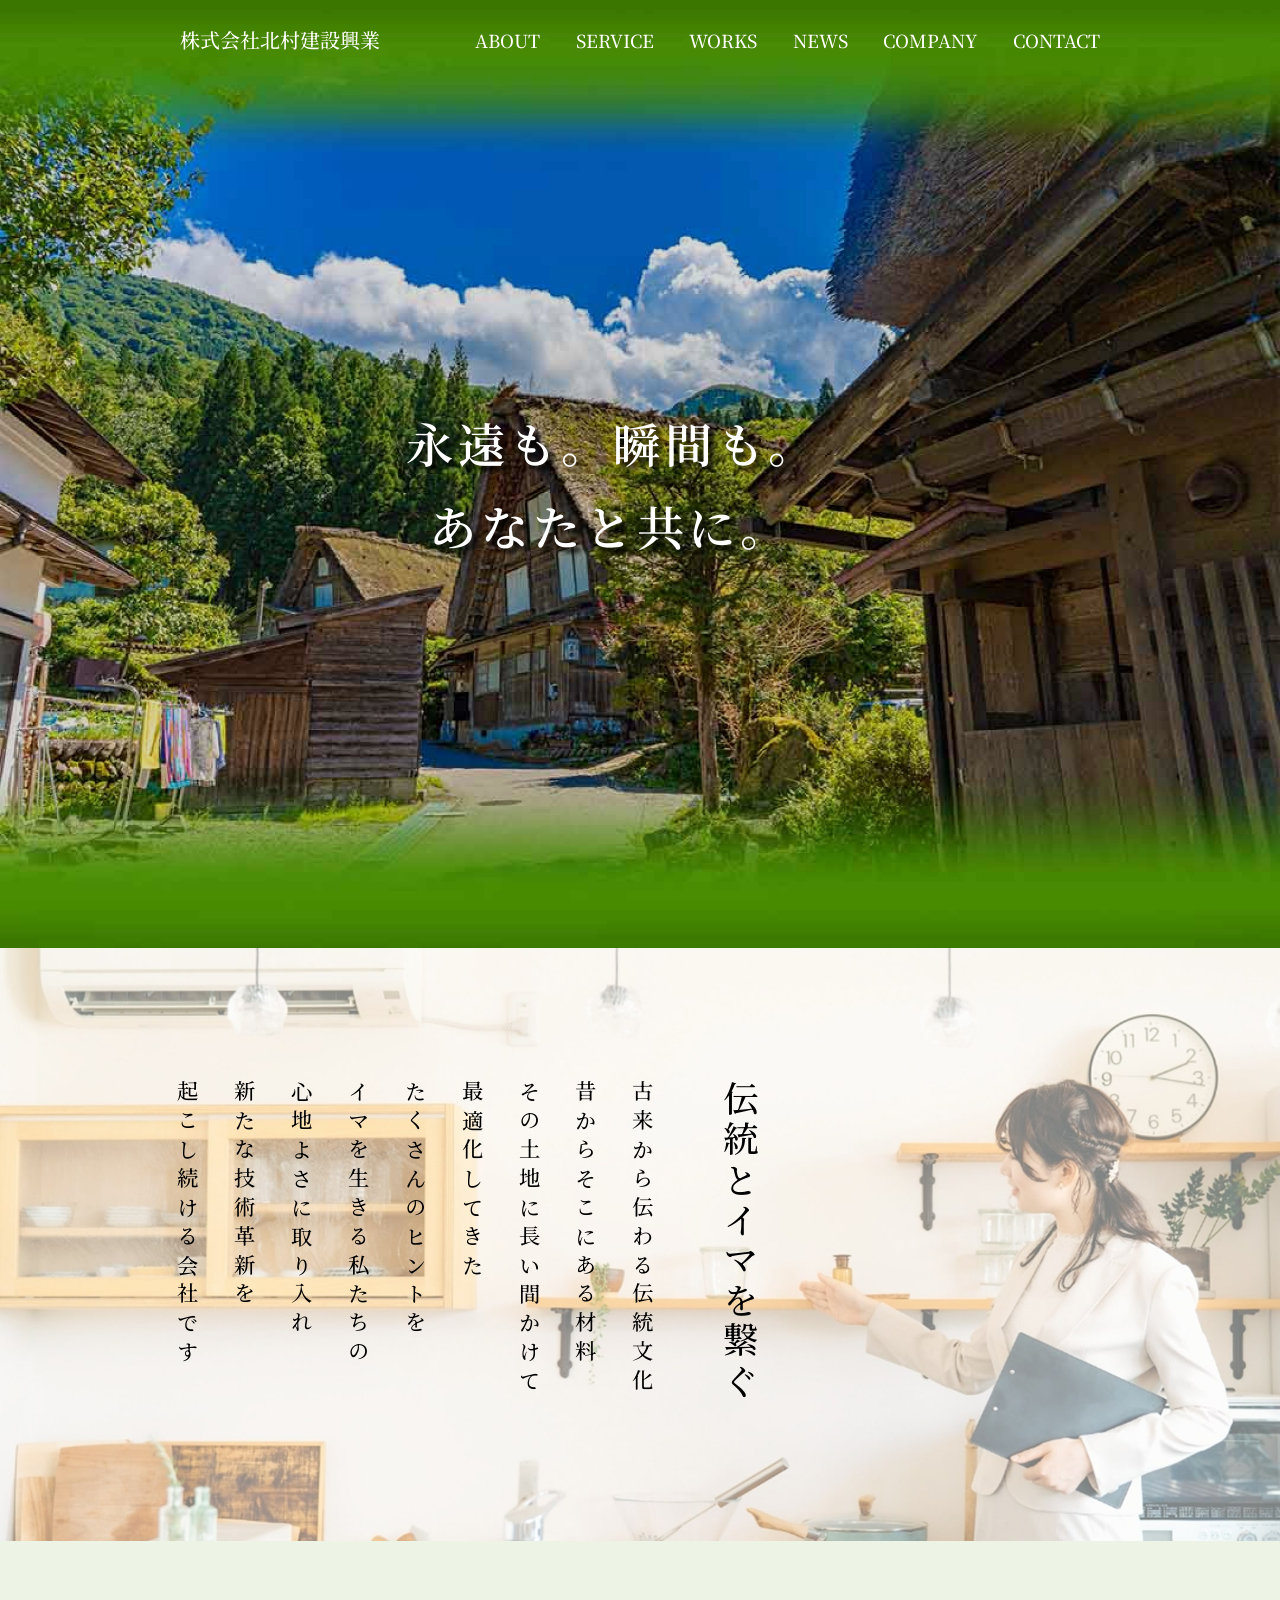
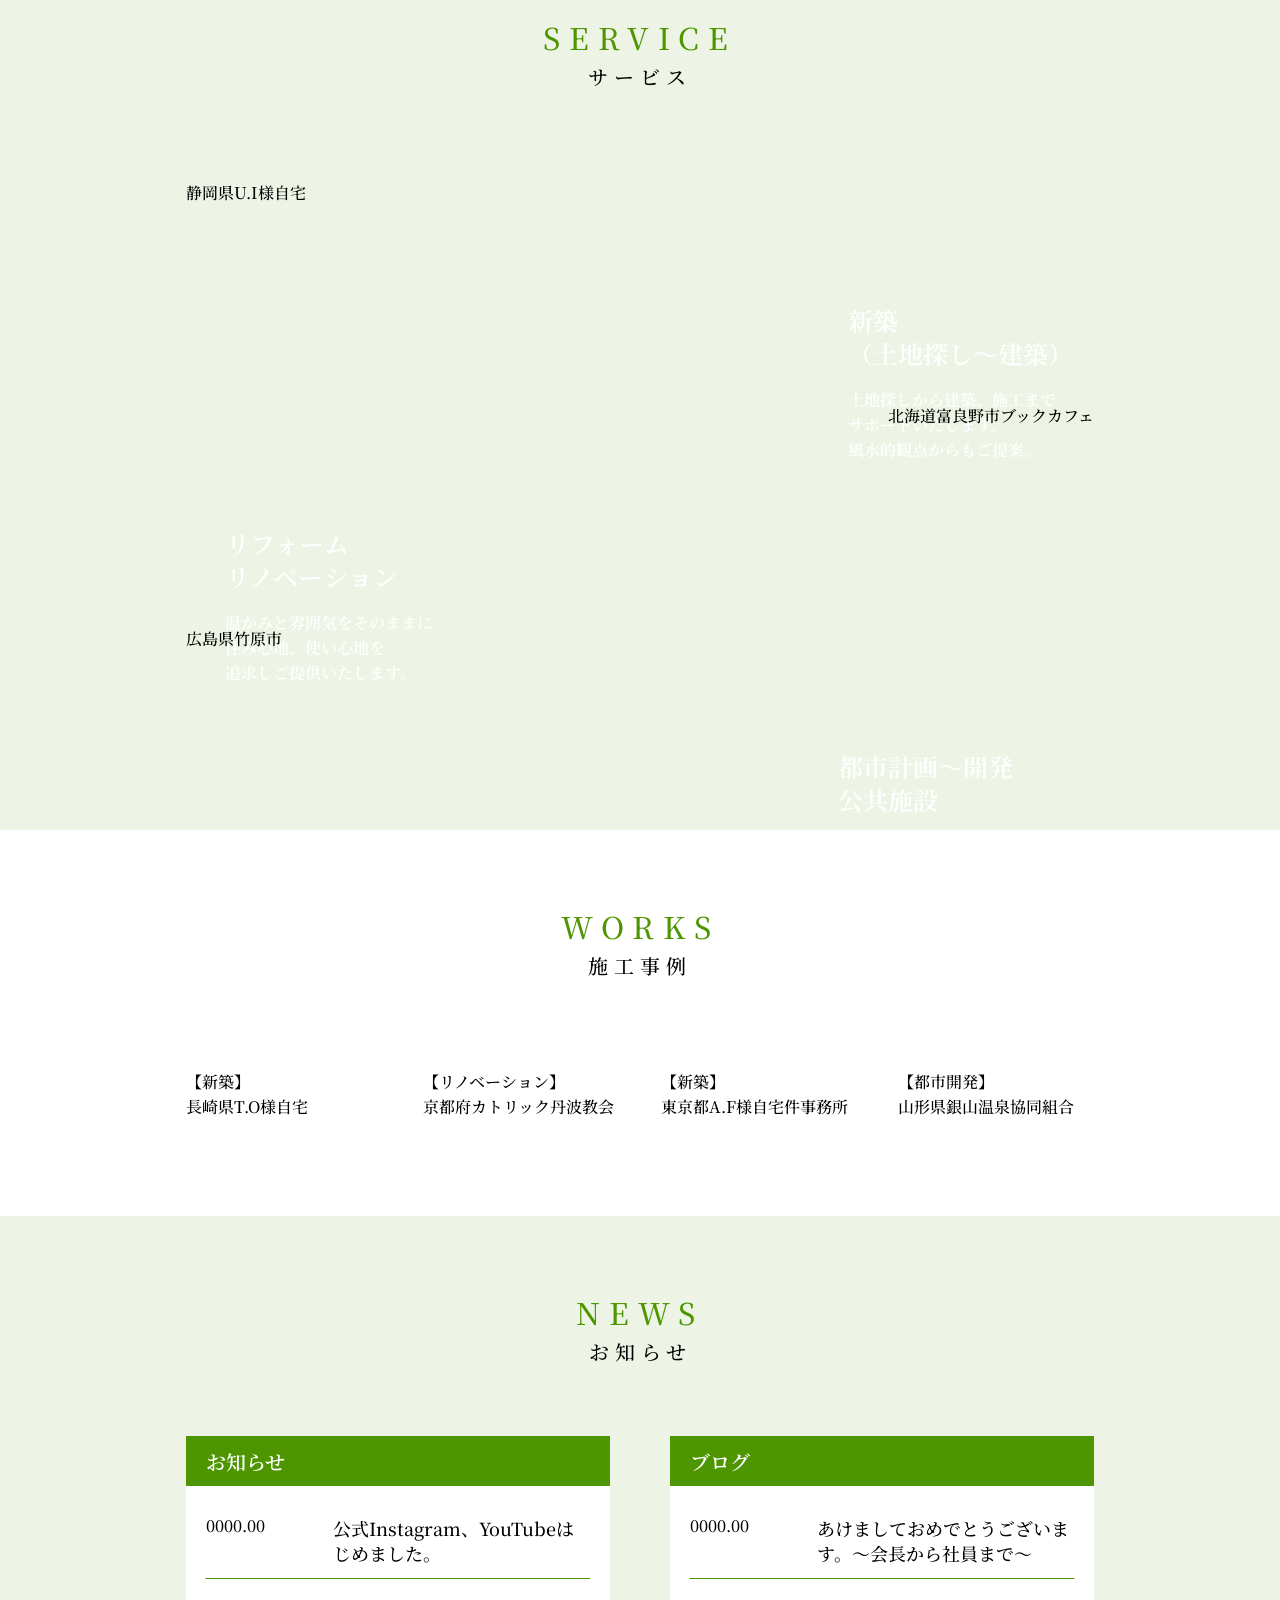
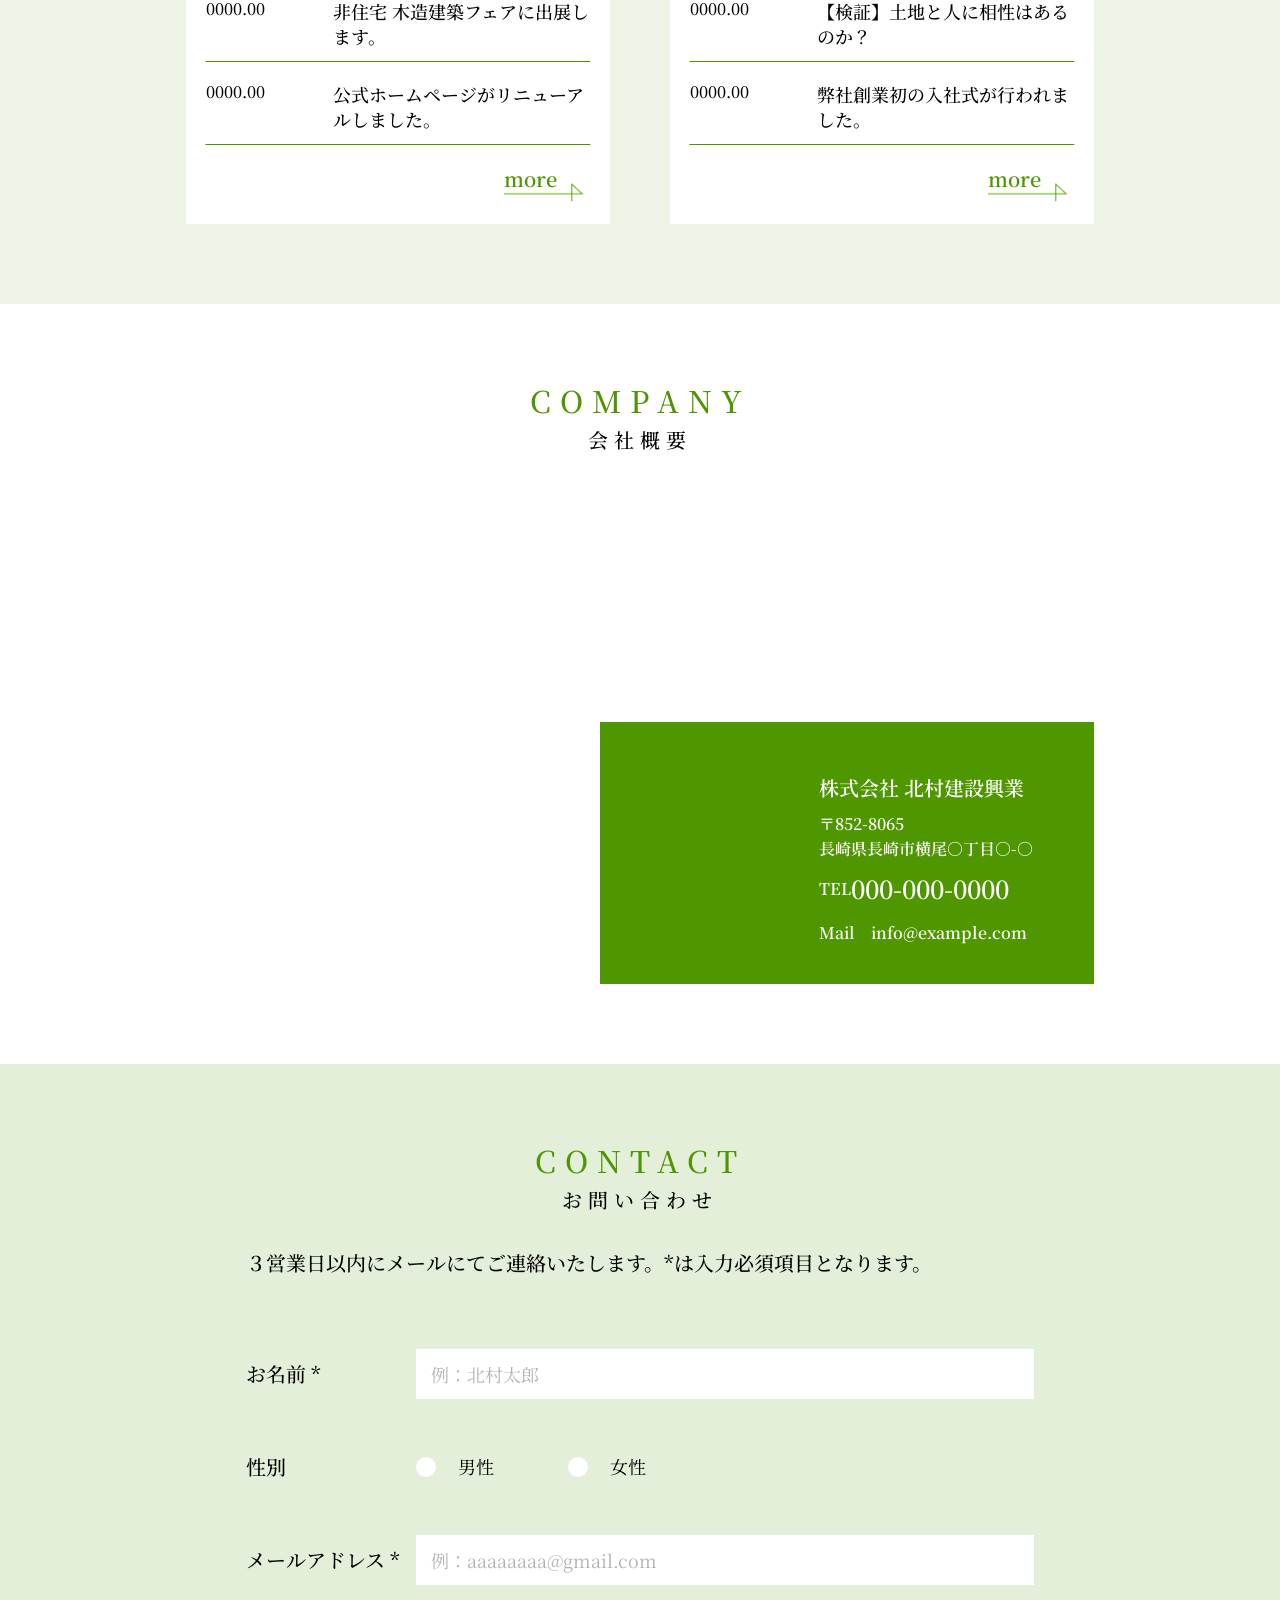
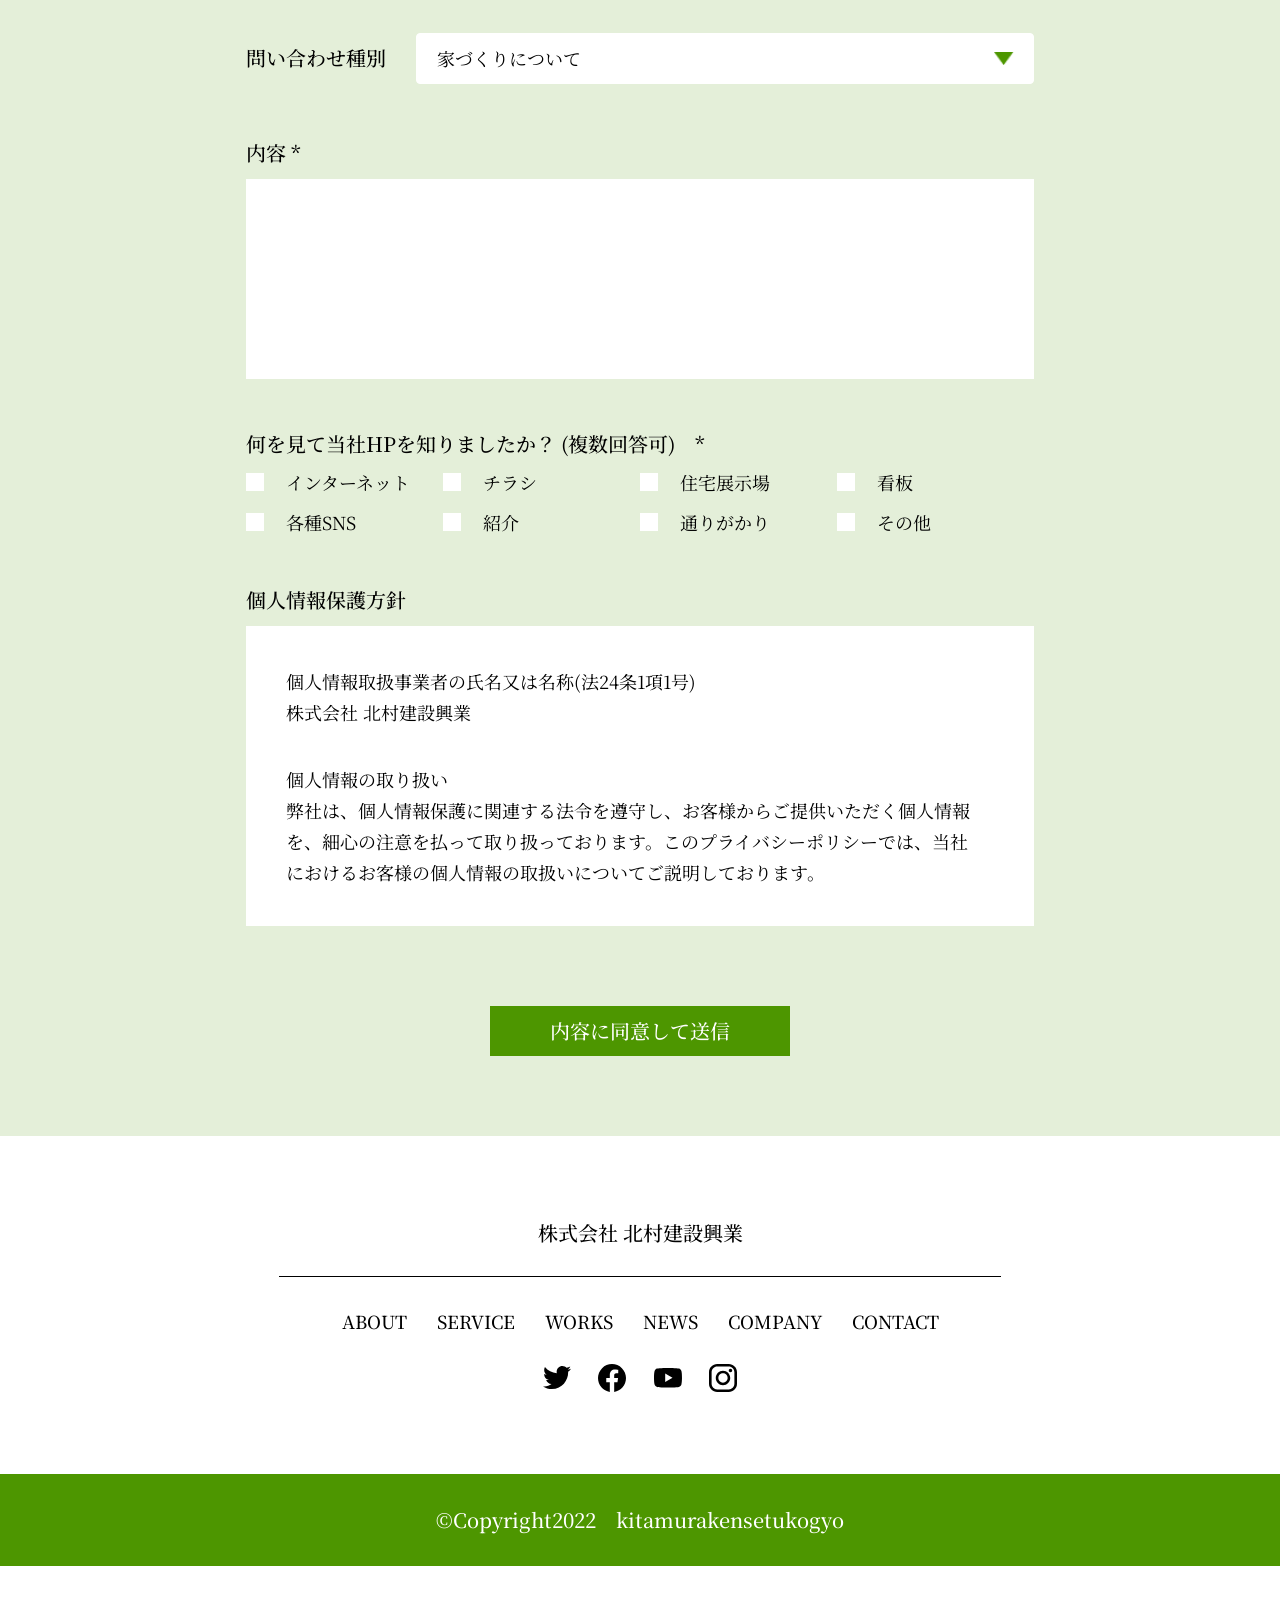
==== commit 08b2c250: "2回目修正" ====
--- a/index.html
+++ b/index.html
@@ -23,8 +23,7 @@
 	<link rel="icon" href="images/favicon.png" type="image/png" />
 
 
-	<!-- <link rel="stylesheet" href="https://use.typekit.net/mzd4mgq.css" /> -->
-	<!-- googlefont設定 -->
+	<!-- google font設定 -->
 	<link rel="preconnect" href="https://fonts.googleapis.com">
 	<link rel="preconnect" href="https://fonts.gstatic.com" crossorigin>
 	<link href="https://fonts.googleapis.com/css2?family=Noto+Serif+JP:wght@400;700&display=swap" rel="stylesheet">
@@ -311,7 +310,6 @@
 							</div>
 						</div>
 
-						<!-- <div class="works-item" data-aos="fade-up" data-aos-delay="200"> -->
 						<div class="works-item">
 							<div class="works-item__aos" data-aos="fade-up" data-aos-delay="200">
 								<div class="works-image">
@@ -331,7 +329,6 @@
 							</div>
 						</div>
 
-						<!-- <div class="works-item" data-aos="fade-up" data-aos-delay="300"> -->
 						<div class="works-item">
 							<div class="works-item__aos" data-aos="fade-up" data-aos-delay="300">
 								<div class="works-image">
@@ -393,14 +390,6 @@
 										</div>
 									</a>
 								</li>
-								<!-- <li class="news-block__item news-block-item"> -->
-								<!-- <div class="news-block__more">
-										<div class="arrow-text">
-											<span class="news-arrow-text">more</span>
-											<img src="images/pass.png" alt="矢印">
-										</div>
-									</div> -->
-								<!-- </li> -->
 							</ul>
 							<div class="news-block__more">
 								<a class="arrow-text">
@@ -410,14 +399,6 @@
 									</span>
 								</a>
 							</div>
-
-							<!-- <div class="news-block__more">
-									<div class="arrow-text">
-										<span class="news-arrow-text">more</span>
-										<img src="images/pass.png" alt="矢印">
-									</div>
-								</div> -->
-
 						</div>
 
 						<div class="news__block news-block" data-aos="fade-up">
@@ -449,15 +430,6 @@
 										</div>
 									</a>
 								</li>
-								<!-- <div class="news-block__more">
-										<a class="arrow-text">
-											<span class="news-arrow-text">more</span>
-											<span>
-												<img src="images/pass.png" alt="矢印">
-											</span>
-										</a>
-									</div> -->
-								<!-- </li> -->
 							</ul>
 
 							<div class="news-block__more">
@@ -595,7 +567,7 @@
 
 								<dl class="form__item contact-check">
 									<dt class="form__label contact-check__title">
-										何を見て当社HPを知りましたか？<br class="sp-only"> (複数回答可)　*
+										何を見て当社HPを知りましたか？ <br class="sp-only">(複数回答可)　*
 									</dt>
 
 									<dd class="form__input form-checkbox">
@@ -634,7 +606,7 @@
 									</dd>
 								</dl>
 
-								<dl class="form__item">
+								<dl class="form__item form-privacy">
 									<dt class="form__label">
 										<h3 class="text-title">個人情報保護方針</h3>
 									</dt>
@@ -822,29 +794,6 @@
 	<!-- あなたが作る main.js（Swiperを動かすコード） -->
 	<script src="./js/script.js"></script>
 
-
-	<!-- <script>
-		document.addEventListener('DOMContentLoaded', function () {
-			AOS.init({
-				once: true
-			});
-		});
-	</script> -->
-	<!-- jQuery本体
-	<script src="https://code.jquery.com/jquery-3.7.1.min.js"></script>
- -->
-	<!-- 自分で書いたスクリプト -->
-	<!-- <script>
-		$(function () {
-			$('.nav-link').on('click', function () {
-				$('.nav-link').removeClass('is-active');
-				$(this).addClass('is-active');
-			});
-		});
-	</script> -->
-
-
-
 </body>
 
 </html>
--- a/css/style.css
+++ b/css/style.css
@@ -1,8 +1,4 @@
 @charset "UTF-8";
-.pc-only {
-  display: inline;
-}
-
 @media (max-width: 767px) {
   .pc-only {
     display: none;
@@ -104,9 +100,6 @@
   height: 8rem;
   -webkit-transition: background-color 0.3s ease;
   transition: background-color 0.3s ease;
-}
-.header a:hover {
-  opacity: 1;
 }
 @media (max-width: 767px) {
   .header {
@@ -141,6 +134,9 @@
   display: flex;
   gap: 30px;
 }
+.header__nav a:hover {
+  opacity: 1;
+}
 
 .nav-link {
   position: relative;
@@ -159,6 +155,10 @@
           transform: scaleX(0);
   -webkit-transform-origin: left;
           transform-origin: left;
+  -webkit-transition: -webkit-transform 0.3s ease;
+  transition: -webkit-transform 0.3s ease;
+  transition: transform 0.3s ease;
+  transition: transform 0.3s ease, -webkit-transform 0.3s ease;
 }
 @media (max-width: 767px) {
   .nav-link::after {
@@ -847,10 +847,17 @@
 }
 
 .modal {
-  display: none;
   position: fixed;
   inset: 0;
   z-index: 9999;
+  opacity: 0;
+  visibility: hidden;
+  -webkit-transition: opacity 0.3s ease, visibility 0.3s ease;
+  transition: opacity 0.3s ease, visibility 0.3s ease;
+}
+.modal.is-open {
+  opacity: 1;
+  visibility: visible;
 }
 .modal__bg {
   position: absolute;
@@ -901,6 +908,11 @@
   padding: 0;
 }
 
+body.is-modal-open {
+  position: fixed;
+  width: 100%;
+}
+
 .modal-item {
   position: relative;
   background-color: #fff;
@@ -1365,13 +1377,6 @@
   color: #A0A0A0;
 }
 
-.form__item--column {
-  -webkit-box-orient: vertical;
-  -webkit-box-direction: normal;
-      -ms-flex-direction: column;
-          flex-direction: column;
-}
-
 .flex-dl {
   display: -webkit-box;
   display: -ms-flexbox;
@@ -1389,8 +1394,8 @@
 @media (max-width: 767px) {
   .flex-dl {
     display: block;
-    -webkit-margin-before: 30px;
-            margin-block-start: 30px;
+    -webkit-margin-before: 40px;
+            margin-block-start: 40px;
   }
 }
 
@@ -1432,10 +1437,50 @@
   }
 }
 
-@media (max-width: 767px) {
-  .form__item.form-dl:not(:first-of-type) {
-    -webkit-margin-before: 18px;
-            margin-block-start: 18px;
+.form__item.form-type {
+  -webkit-margin-before: 4.8rem;
+          margin-block-start: 4.8rem;
+}
+@media (max-width: 767px) {
+  .form__item.form-type {
+    -webkit-margin-before: 3.1rem;
+            margin-block-start: 3.1rem;
+  }
+}
+.form__item--column {
+  -webkit-box-orient: vertical;
+  -webkit-box-direction: normal;
+      -ms-flex-direction: column;
+          flex-direction: column;
+}
+.form__item.form-detail {
+  -webkit-margin-before: 5.3rem;
+          margin-block-start: 5.3rem;
+}
+@media (max-width: 767px) {
+  .form__item.form-detail {
+    -webkit-margin-before: 2.9rem;
+            margin-block-start: 2.9rem;
+  }
+}
+.form__item.contact-check {
+  -webkit-margin-before: 4.8rem;
+          margin-block-start: 4.8rem;
+}
+@media (max-width: 767px) {
+  .form__item.contact-check {
+    -webkit-margin-before: 3rem;
+            margin-block-start: 3rem;
+  }
+}
+.form__item.form-privacy {
+  -webkit-margin-before: 4.8rem;
+          margin-block-start: 4.8rem;
+}
+@media (max-width: 767px) {
+  .form__item.form-privacy {
+    -webkit-margin-before: 2.8rem;
+            margin-block-start: 2.8rem;
   }
 }
 
@@ -1449,6 +1494,7 @@
           align-items: center;
   line-height: 1.65;
   width: 17rem;
+  white-space: nowrap;
 }
 @media (max-width: 767px) {
   .form__label {
@@ -1457,11 +1503,6 @@
     line-height: 1.65;
     letter-spacing: 0;
   }
-}
-
-.form__label-name {
-  -webkit-padding-before: 12px;
-          padding-block-start: 12px;
 }
 
 input::-webkit-input-placeholder, textarea::-webkit-input-placeholder {
@@ -1547,7 +1588,6 @@
   -webkit-box-align: unset;
       -ms-flex-align: unset;
           align-items: unset;
-  padding-top: 10px;
 }
 
 .form__input {
@@ -1705,17 +1745,6 @@
   }
 }
 
-.form-type {
-  -webkit-padding-before: 5px;
-          padding-block-start: 5px;
-}
-@media (max-width: 767px) {
-  .form-type {
-    -webkit-padding-before: 10px;
-            padding-block-start: 10px;
-  }
-}
-
 .select-wrap {
   position: relative;
 }
@@ -1753,6 +1782,8 @@
 
 .form-detail {
   display: block;
+  -webkit-margin-before: 5.3rem;
+          margin-block-start: 5.3rem;
 }
 
 textarea {
@@ -1770,18 +1801,6 @@
   textarea {
     font-size: 1.6rem;
   }
-}
-
-.contact-check {
-  padding-top: 0.5rem;
-}
-@media (max-width: 767px) {
-  .contact-check {
-    padding-top: 10px;
-  }
-}
-.contact-check__title {
-  white-space: nowrap;
 }
 
 .form-checkbox {
@@ -1886,8 +1905,6 @@
 .text-title {
   font-size: 2rem;
   line-height: 1.65;
-  -webkit-margin-before: 0.5rem;
-          margin-block-start: 0.5rem;
   -webkit-margin-after: 1rem;
           margin-block-end: 1rem;
 }
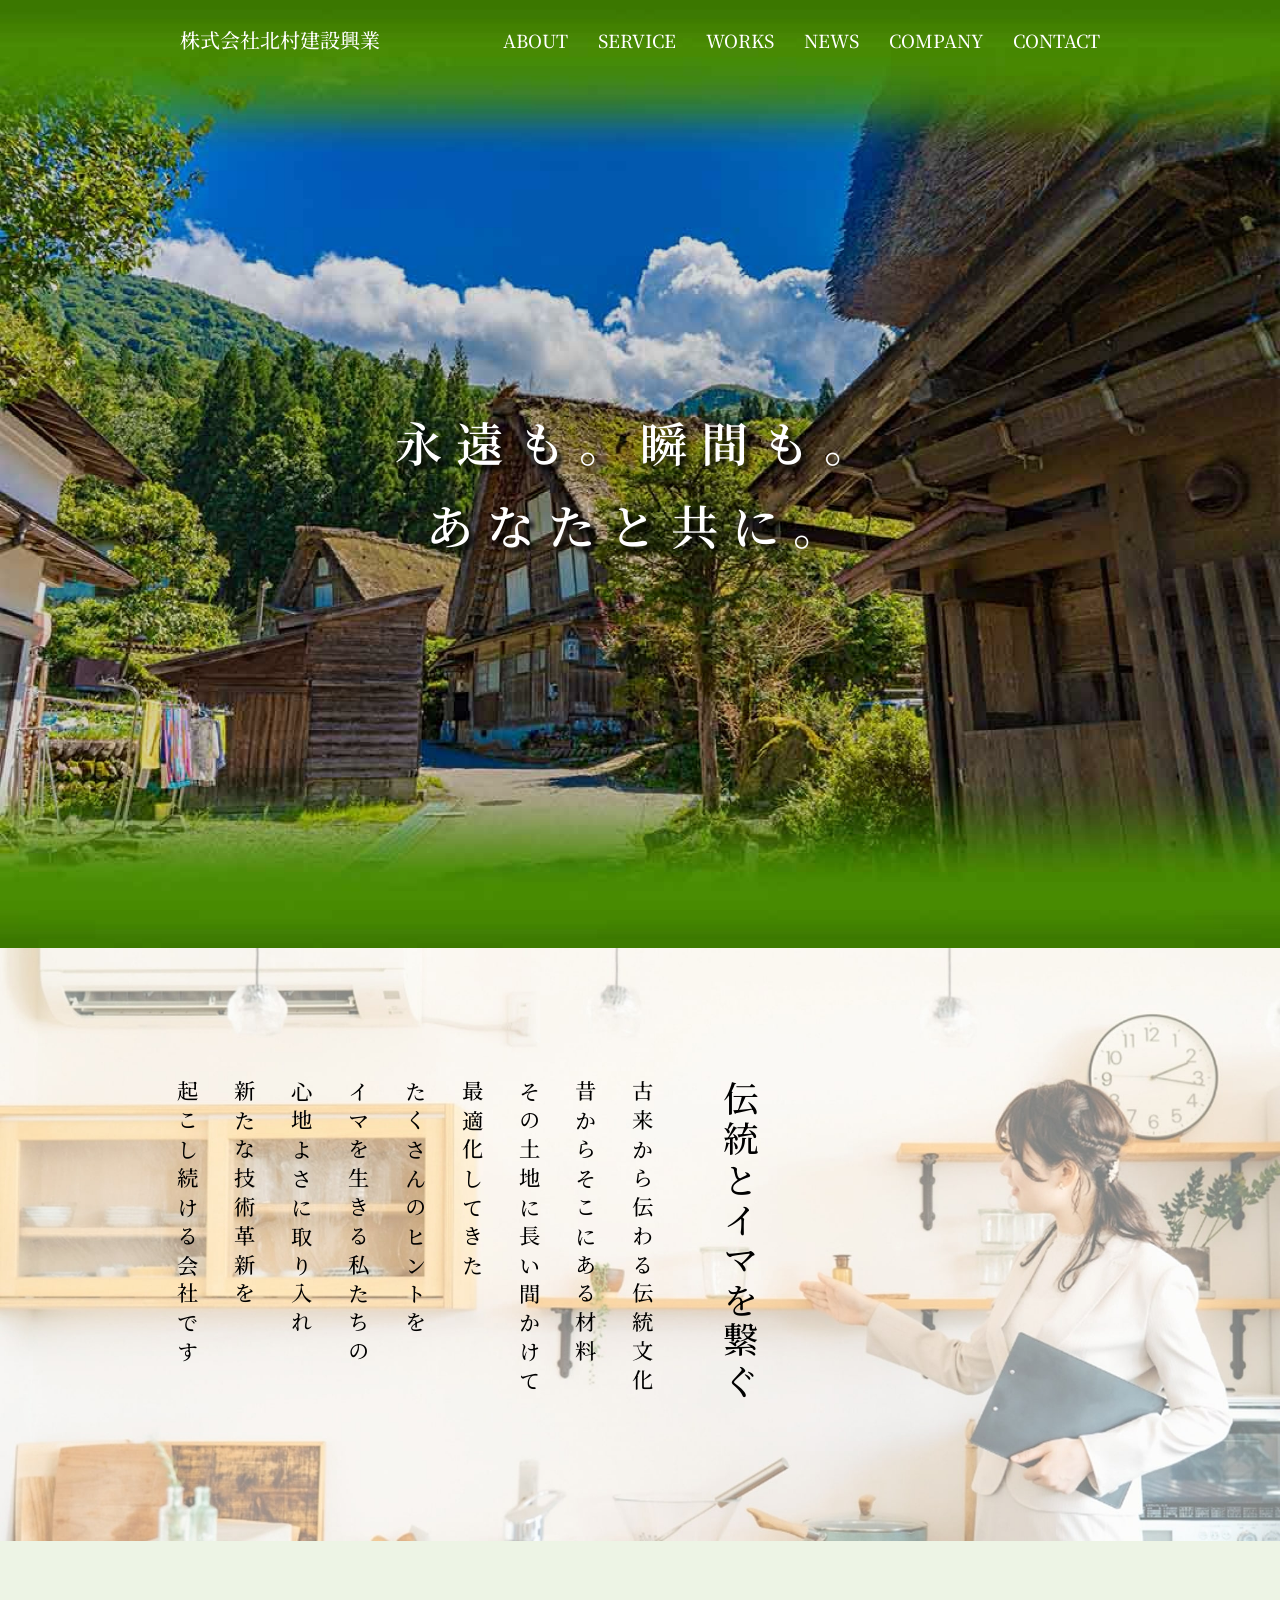
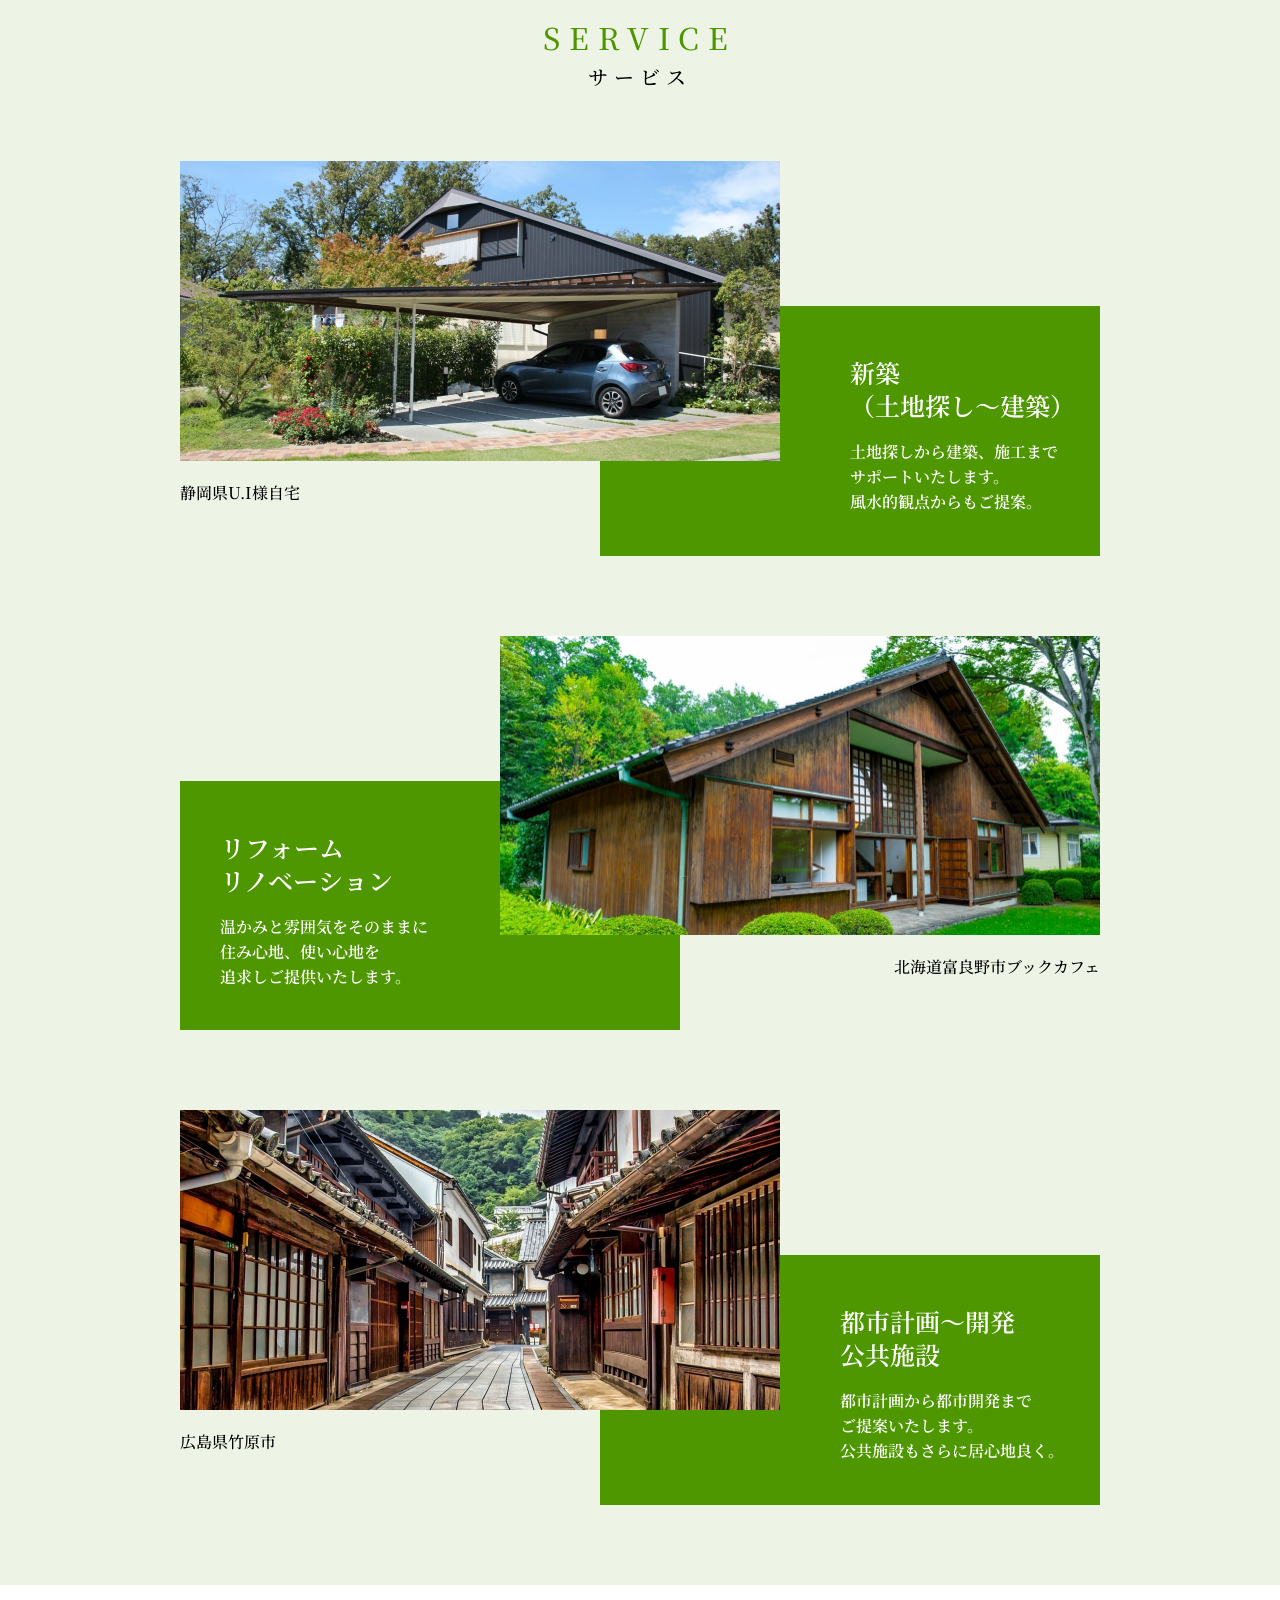
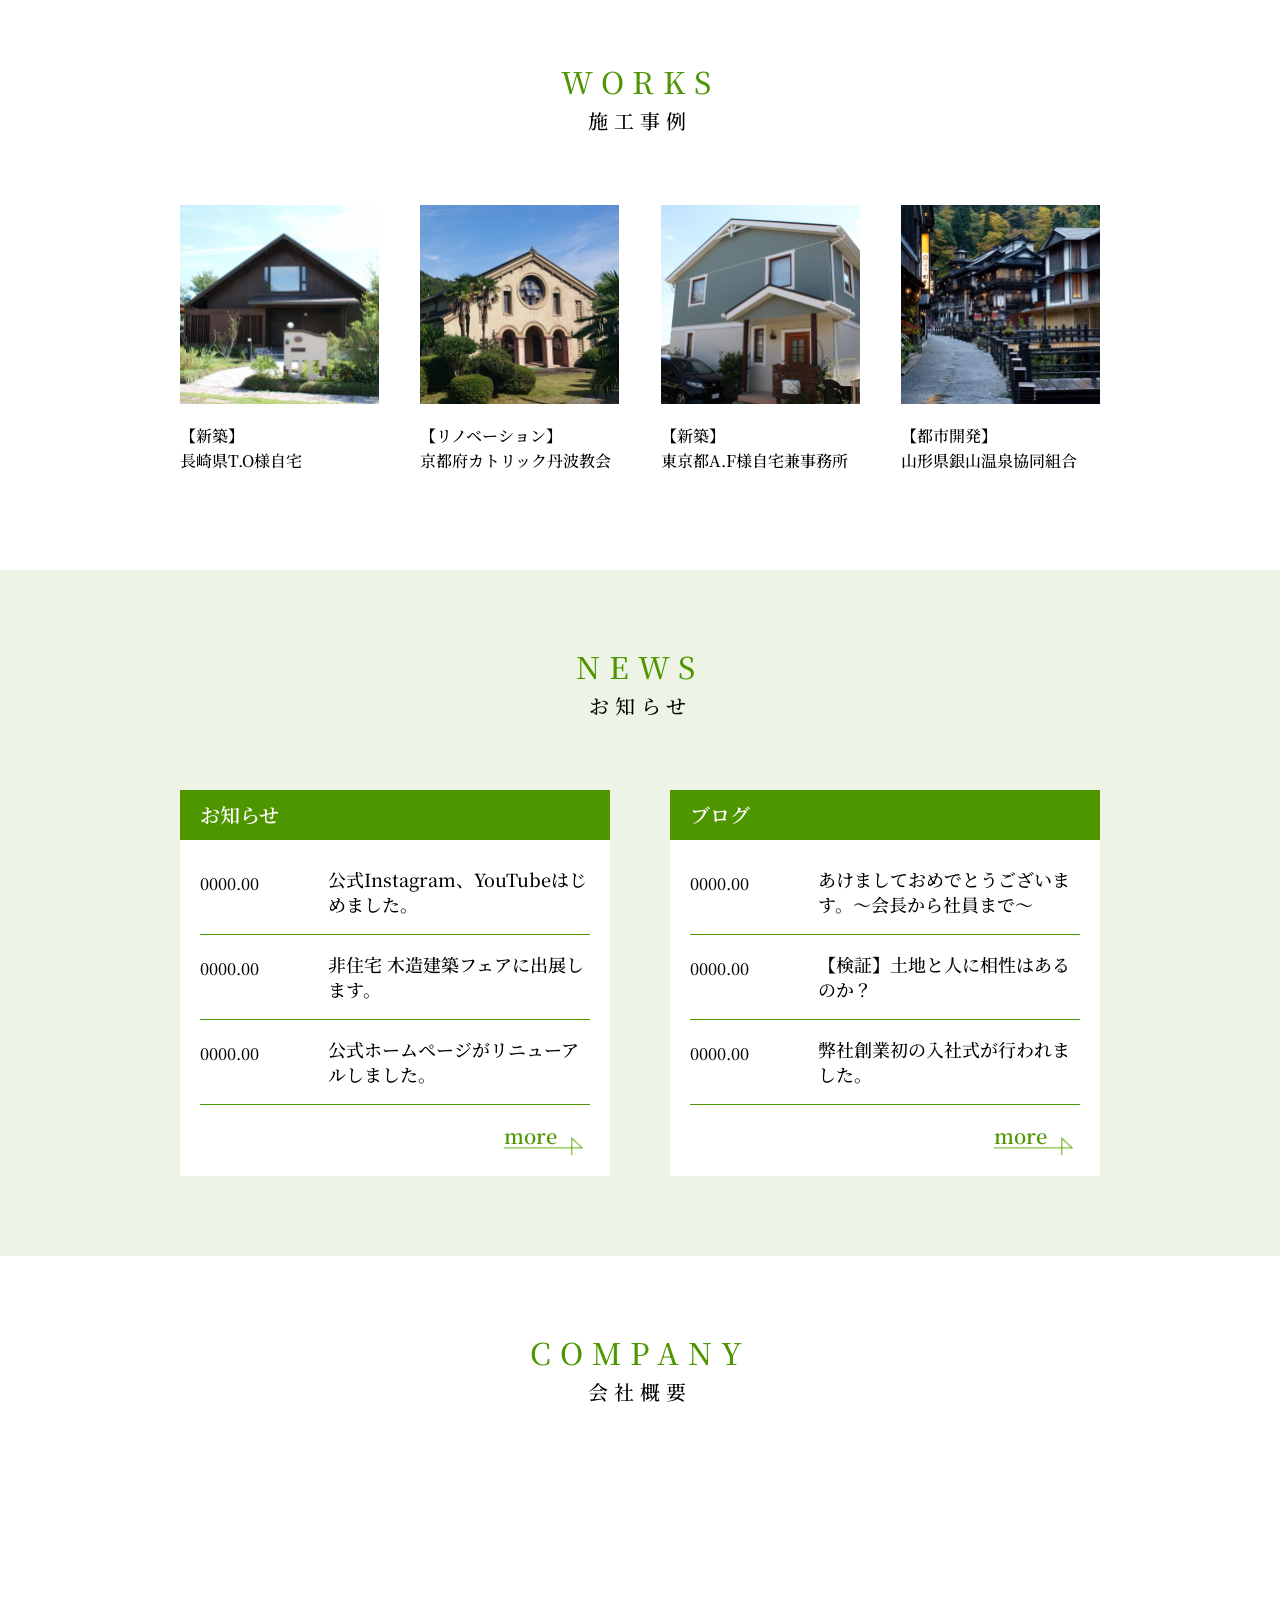
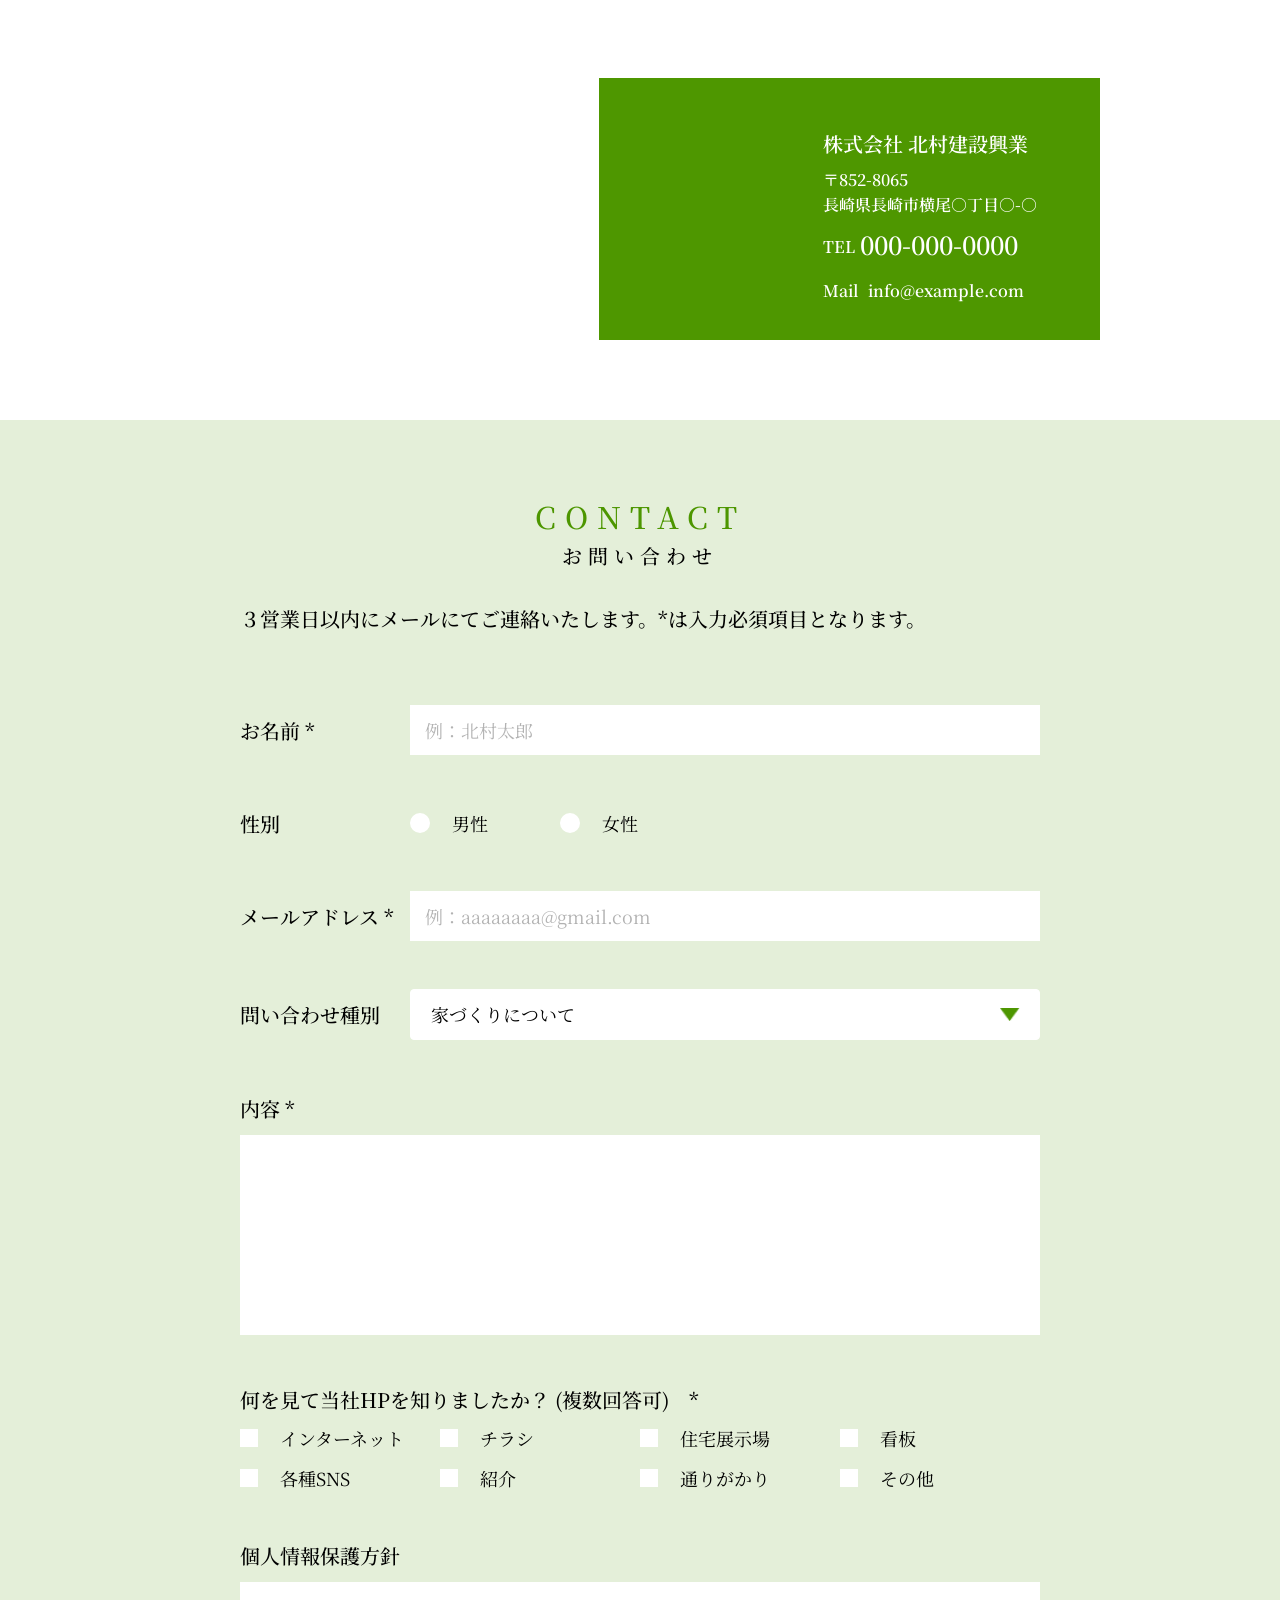
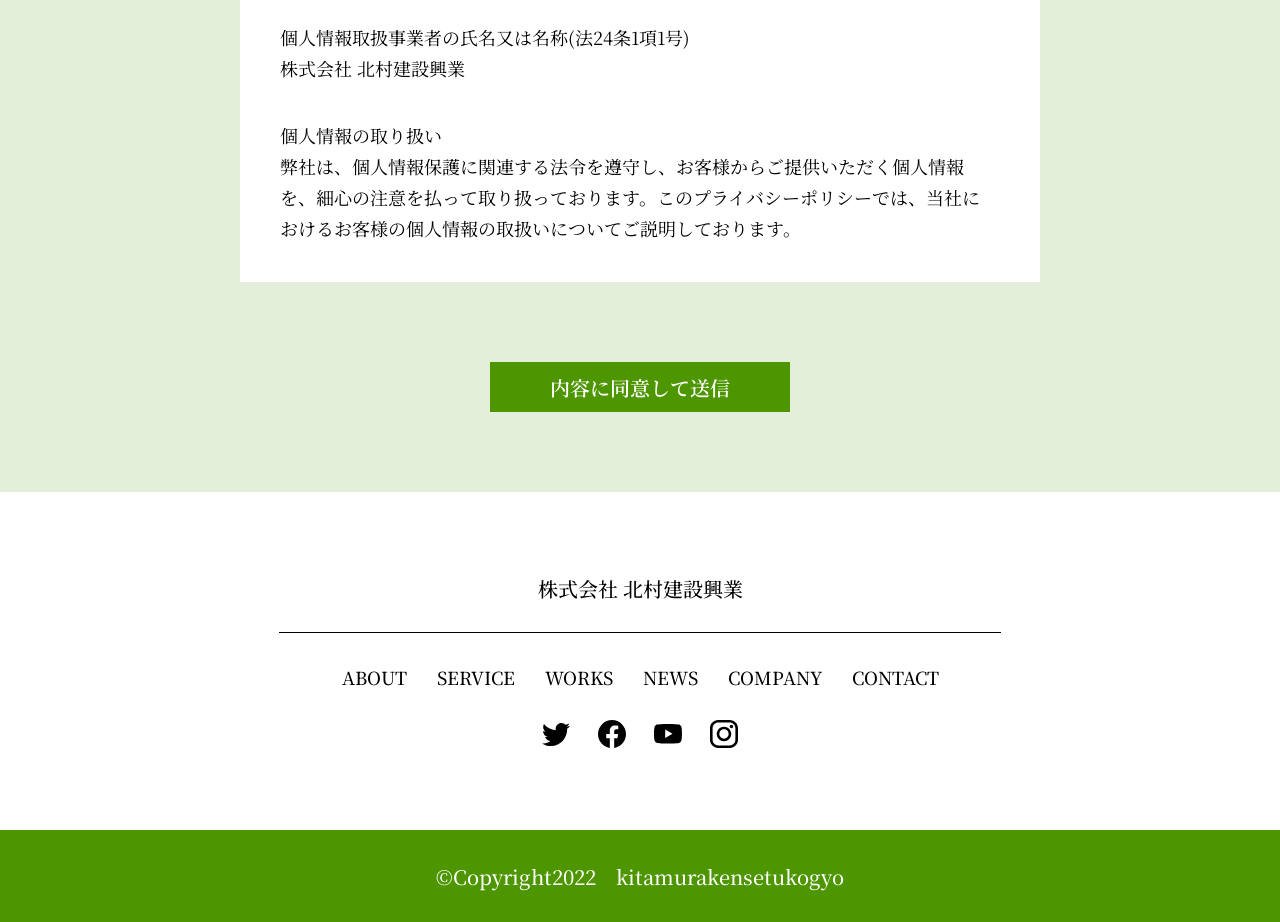
==== commit ca376fc0: "FB5回目修正" ====
--- a/index.html
+++ b/index.html
@@ -27,7 +27,7 @@
 	<link rel="preconnect" href="https://fonts.googleapis.com">
 	<link rel="preconnect" href="https://fonts.gstatic.com" crossorigin>
 	<link href="https://fonts.googleapis.com/css2?family=Noto+Serif+JP:wght@400;700&display=swap" rel="stylesheet">
-	
+
 	<link rel="stylesheet" href="./css/reset.css" />
 	<!-- Swiper CSS -->
 	<link rel="stylesheet" href="https://cdn.jsdelivr.net/npm/swiper@11/swiper-bundle.min.css" />
@@ -111,10 +111,10 @@
 
 
 						<div class="fv-catch">
-							<div class="fv-text">
-								<p>永遠も。<br class="sp-catch">瞬間も。<br>
-									あなたと共に。</p>
-							</div>
+							<h2 class="fv-text">
+								永遠も。<br class="sp-catch">瞬間も。<br>
+								あなたと共に。
+							</h2>
 						</div>
 					</div>
 				</div>
@@ -273,8 +273,8 @@
 								<div class="works-image">
 									<div class="card js-open-modal" data-img="images/pc_works_modal_01.jpg" data-text="【新築】 長崎県T.O様自宅">
 
-										<picture>
-											<source media="(max-width:768px)" srcset="images/sp_works_01.jpg">
+										<picture class="works-photo">
+											<source media="(max-width:767px)" srcset="images/sp_works_01.jpg">
 											<img src="images/pc_works_01.jpg" alt="新築 長崎県T.O様自宅">
 										</picture>
 
@@ -292,10 +292,10 @@
 						<div class="works-item">
 							<div class="works-item__aos" data-aos="fade-up" data-aos-delay="100">
 								<div class="works-image">
-									<div class="card js-open-modal" data-img="images/pc_works_modal_02.jpg" data-text="リノベーション">
-
-										<picture>
-											<source media="(max-width:768px)" srcset="images/sp_works_02.jpg">
+									<div class="card js-open-modal" data-img="images/pc_works_modal_02.jpg" data-text="【リノベーション】">
+
+										<picture class="works-photo">
+											<source media="(max-width:767px)" srcset="images/sp_works_02.jpg">
 											<img src="images/pc_works_02.jpg" alt="リノベーション">
 										</picture>
 
@@ -313,15 +313,15 @@
 						<div class="works-item">
 							<div class="works-item__aos" data-aos="fade-up" data-aos-delay="200">
 								<div class="works-image">
-									<div class="card js-open-modal" data-img="images/pc_works_modal_03.jpg" data-text="新築 東京都A.F様自宅件事務所">
-										<picture>
-											<source media="(max-width:768px)" srcset="images/sp_works_03.jpg">
-											<img src="images/pc_works_03.jpg" alt="【新築】 東京都A.F様自宅件事務所">
+									<div class="card js-open-modal" data-img="images/pc_works_modal_03.jpg" data-text="【新築】東京都A.F様自宅件事務所">
+										<picture class="works-photo">
+											<source media="(max-width:767px)" srcset="images/sp_works_03.jpg">
+											<img src="images/pc_works_03.jpg" alt="【新築】 東京都A.F様自宅兼事務所">
 										</picture>
 										<div class="works-text">
 											<h3>
 												【新築】<br>
-												東京都A.F様自宅件事務所
+												東京都A.F様自宅兼事務所
 											</h3>
 										</div>
 									</div>
@@ -332,9 +332,9 @@
 						<div class="works-item">
 							<div class="works-item__aos" data-aos="fade-up" data-aos-delay="300">
 								<div class="works-image">
-									<div class="card js-open-modal" data-img="images/pc_works_modal_04.jpg" data-text="都市開発 山形県銀山温泉協同組合">
-										<picture>
-											<source media="(max-width:768px)" srcset="images/sp_works_04.jpg">
+									<div class="card js-open-modal" data-img="images/pc_works_modal_04.jpg" data-text="【都市開発】山形県銀山温泉協同組合">
+										<picture class="works-photo">
+											<source media="(max-width:767px)" srcset="images/sp_works_04.jpg">
 											<img src="images/pc_works_04.jpg" alt="都市開発 山形県銀山温泉協同組合">
 										</picture>
 										<div class="works-text">
@@ -355,10 +355,10 @@
 		<section id="news">
 			<div class="news">
 				<div class="inner">
-					<div class="news__title section-title">
+					<!-- <div class="news__title section-title"> -->
 						<h2 class="title-wrap">NEWS</h2>
 						<p class="title">お知らせ</p>
-					</div>
+					
 
 					<div class="news__blocks">
 						<div class="news__block news-block" data-aos="fade-up">
@@ -474,11 +474,12 @@
 										〒852-8065 <br class="pc-p" />長崎県長崎市横尾○丁目○-○ </p>
 									<div class="tel-link">
 										<p class="tel">TEL</p>
-										<a href="tel:000-000-0000" class="contact-link-tel">000-000-0000</a>
+										<a href="tel:000-000-0000" class="contact-link-tel"> 000-000-0000</a>
 									</div>
 									<div class="e-mail">
+										Mail
 										<a href="mailto:info@example.com" class="contact-link-mail">
-											Mail　info@example.com</a>
+											info@example.com</a>
 									</div>
 								</div>
 
@@ -567,7 +568,7 @@
 
 								<dl class="form__item contact-check">
 									<dt class="form__label contact-check__title">
-										何を見て当社HPを知りましたか？ <br class="sp-only">(複数回答可)　*
+										<span>何を見て当社HPを知りましたか？ <br class="sp-only">(複数回答可)　*</span>
 									</dt>
 
 									<dd class="form__input form-checkbox">
@@ -607,7 +608,7 @@
 								</dl>
 
 								<dl class="form__item form-privacy">
-									<dt class="form__label">
+									<dt class="form__label form__label-privacy">
 										<h3 class="text-title">個人情報保護方針</h3>
 									</dt>
 									<dd class="form__input">
@@ -718,7 +719,7 @@
 
 	<footer>
 		<div class="footer">
-			<div class="inner">
+			<div class="inner footer-inner">
 				<div class="footer-box">
 					<p class="company-name">
 						<a href="#">株式会社 北村建設興業</a>
@@ -788,9 +789,9 @@
 
 	<!-- Swiper本体（必須） -->
 	<script src="https://cdn.jsdelivr.net/npm/swiper@11/swiper-bundle.min.js"></script>
-	
+
 	<script src="https://unpkg.com/aos@2.3.1/dist/aos.js"></script>
-	
+
 	<!-- あなたが作る main.js（Swiperを動かすコード） -->
 	<script src="./js/script.js"></script>
 
--- a/css/style.css
+++ b/css/style.css
@@ -36,11 +36,6 @@
   }
 }
 
-html,
-body {
-  overflow-x: hidden;
-}
-
 a {
   display: inline-block;
   text-decoration: none;
@@ -62,15 +57,12 @@
 .inner {
   width: 100%;
   max-width: 980px;
-  padding-inline: 2.7777777778vw;
+  padding-inline: min(2.7777777778vw, 30px);
   margin-inline: auto;
 }
 @media (max-width: 767px) {
   .inner {
-    max-width: 767px;
-    padding-inline: 30px !important;
-    margin-inline: auto;
-    margin: 0 auto;
+    padding-inline: 30px;
   }
 }
 
@@ -121,19 +113,13 @@
       -ms-flex-align: center;
           align-items: center;
   width: 100%;
-  max-width: 960px;
+  max-width: 980px;
   height: 100%;
   margin-inline: auto;
   color: white;
-  padding-inline: 2rem;
-}
-
-.header__nav ul {
-  display: -webkit-box;
-  display: -ms-flexbox;
-  display: flex;
-  gap: 30px;
-}
+  padding-inline: 3rem;
+}
+
 .header__nav a:hover {
   opacity: 1;
 }
@@ -218,11 +204,11 @@
 }
 
 .hamburger span:nth-of-type(2) {
-  top: 23px;
+  top: 21.5px;
 }
 
 .hamburger span:nth-of-type(3) {
-  top: 36.5px;
+  top: 33.5px;
 }
 
 .hamburger.is-open span:nth-of-type(1) {
@@ -261,8 +247,14 @@
       -ms-flex-align: center;
           align-items: center;
 }
-@media (max-width: 767px) {
+@media (max-width: 890px) {
   .site-title a {
+    font-size: 1.5rem;
+  }
+}
+@media (max-width: 767px) {
+  .site-title a {
+    font-size: 2rem;
     height: 5rem;
     line-height: 1.65;
   }
@@ -271,6 +263,11 @@
 .header__nav {
   font-size: 1.8rem;
   line-height: 100%;
+}
+@media (max-width: 890px) {
+  .header__nav {
+    font-size: 1.3rem;
+  }
 }
 @media (max-width: 767px) {
   .header__nav {
@@ -282,6 +279,7 @@
     z-index: 9999;
     -webkit-transition: right 0.6s;
     transition: right 0.6s;
+    font-size: 1.8rem;
   }
 }
 .header__nav.is-open {
@@ -291,10 +289,15 @@
   display: -webkit-box;
   display: -ms-flexbox;
   display: flex;
-  gap: 2.7777777778vw;
+  gap: 3rem;
   -webkit-box-align: center;
       -ms-flex-align: center;
           align-items: center;
+}
+@media (max-width: 890px) {
+  .header__nav ul {
+    gap: 2rem;
+  }
 }
 @media (max-width: 767px) {
   .header__nav ul {
@@ -305,6 +308,7 @@
     -webkit-box-align: initial;
         -ms-flex-align: initial;
             align-items: initial;
+    gap: 0;
   }
 }
 .header__nav ul li a {
@@ -359,17 +363,22 @@
 
 .fv-catch {
   position: absolute;
-  top: 42.4%;
-  left: 31.7%;
   z-index: 10;
   color: #ffffff;
   line-height: 1.75;
   letter-spacing: 0.3em;
+  top: 51%;
+  left: 50%;
+  -webkit-transform: translate(-50%, -50%);
+          transform: translate(-50%, -50%);
+  text-align: center;
 }
 @media (max-width: 767px) {
   .fv-catch {
     top: 36.5%;
-    left: 10%;
+    left: 15%;
+    -webkit-transform: none;
+            transform: none;
   }
 }
 
@@ -387,39 +396,25 @@
   font-size: 3.7037037037vw;
   font-weight: 600;
   line-height: 1.75;
-  padding-left: 0.5em;
   /* 全体を1文字分右へ */
-  text-indent: -0.5em;
+  text-indent: 0;
+  padding-left: 0;
+  letter-spacing: 0.3em;
 }
 @media (max-width: 767px) {
   .fv-text {
-    display: -webkit-box;
-    display: -ms-flexbox;
-    display: flex;
+    display: block;
     font-size: 8vw;
     line-height: 2;
     -webkit-box-pack: center;
         -ms-flex-pack: center;
             justify-content: center;
-    letter-spacing: 0.3em;
-  }
-}
-
-@media (max-width: 767px) {
-  .fv-catch .fv-text p {
-    display: -webkit-box;
-    display: -ms-flexbox;
-    display: flex;
     -webkit-box-orient: vertical;
     -webkit-box-direction: normal;
         -ms-flex-direction: column;
             flex-direction: column;
     gap: 1.6rem;
-    /* 行間。デザインに合わせて調整 */
     text-align: center;
-    -webkit-box-align: center;
-        -ms-flex-align: center;
-            align-items: center;
   }
 }
 
@@ -570,9 +565,9 @@
 }
 
 .service__items {
-  display: -webkit-box !important;
-  display: -ms-flexbox !important;
-  display: flex !important;
+  display: -webkit-box;
+  display: -ms-flexbox;
+  display: flex;
   -webkit-box-orient: vertical;
   -webkit-box-direction: normal;
       -ms-flex-direction: column;
@@ -700,21 +695,28 @@
 }
 @media (max-width: 767px) {
   .service-item__service-text {
-    top: 13%;
-    left: 6%;
+    top: 2rem;
+    left: 2rem;
   }
 }
 
 .second-text {
   left: 8%;
 }
+@media (max-width: 767px) {
+  .second-text {
+    top: 2rem;
+    left: 2rem;
+  }
+}
 
 .third-text {
   left: 48%;
 }
 @media (max-width: 767px) {
   .third-text {
-    left: 6%;
+    top: 2rem;
+    left: 2rem;
   }
 }
 
@@ -741,11 +743,6 @@
   letter-spacing: 0;
 }
 @media (min-width: 767px) and (max-width: 880px) {
-  .service-item__service-text p {
-    font-size: 1.4rem;
-  }
-}
-@media (min-width: 767px) and (max-width: 858px) {
   .service-item__service-text p {
     font-size: 1.4rem;
   }
@@ -802,8 +799,8 @@
 
 .works-item {
   width: 200px;
-  -webkit-transition: opacity 0.4s !important;
-  transition: opacity 0.4s !important;
+  -webkit-transition: opacity 0.4s;
+  transition: opacity 0.4s;
   cursor: pointer;
 }
 @media (max-width: 767px) {
@@ -812,12 +809,24 @@
   }
 }
 .works-item:hover {
-  opacity: 0.7 !important;
+  opacity: 0.7;
 }
 
 .works-image :first-child {
   -webkit-margin-before: 0;
           margin-block-start: 0;
+}
+
+.works-photo {
+  aspect-ratio: 200/200;
+  overflow: hidden;
+}
+.works-photo img {
+  width: 100%;
+  height: 100%;
+  display: block;
+  -o-object-fit: cover;
+     object-fit: cover;
 }
 
 .works-text {
@@ -858,6 +867,14 @@
 .modal.is-open {
   opacity: 1;
   visibility: visible;
+}
+.modal.is-show {
+  opacity: 1;
+  visibility: visible;
+}
+.modal.is-hidden {
+  opacity: 0;
+  visibility: hidden;
 }
 .modal__bg {
   position: absolute;
@@ -888,8 +905,8 @@
 }
 .modal__close {
   position: absolute;
-  top: 0.1rem;
-  right: 0.1rem;
+  top: 0.4rem;
+  right: 0.4rem;
   width: 1.5rem;
   height: 1.5rem;
   display: -webkit-box;
@@ -903,13 +920,13 @@
           justify-content: center;
   background: none;
   border: none;
-  font-size: 15px;
+  font-size: 1.8rem;
   line-height: 1;
   padding: 0;
 }
 
 body.is-modal-open {
-  position: fixed;
+  overflow: hidden;
   width: 100%;
 }
 
@@ -934,13 +951,11 @@
 }
 
 .modal-item__name {
-  -webkit-padding-before: 0.9rem;
-          padding-block-start: 0.9rem;
+  margin-top: 0.9rem;
 }
 @media (max-width: 767px) {
   .modal-item__name {
-    -webkit-padding-before: 0.7rem;
-            padding-block-start: 0.7rem;
+    margin-top: 0.7rem;
   }
 }
 
@@ -986,7 +1001,6 @@
   min-width: 0;
   /* はみ出し防止（重要） */
   background-color: #fff;
-  padding-bottom: 31px;
 }
 .news-block h3 {
   height: 50px;
@@ -1008,47 +1022,14 @@
 .news-block__items {
   -webkit-margin-before: 10px;
           margin-block-start: 10px;
-}
-
-.news-block__item {
-  -webkit-padding-before: 13px;
-          padding-block-start: 13px;
-  -webkit-padding-after: 13px;
-          padding-block-end: 13px;
   -webkit-padding-start: 20px;
           padding-inline-start: 20px;
   -webkit-padding-end: 20px;
           padding-inline-end: 20px;
-  position: relative;
-}
-@media (max-width: 767px) {
-  .news-block__item {
-    -webkit-padding-before: 3.4666666667vw;
-            padding-block-start: 3.4666666667vw;
-    -webkit-padding-after: 3.4666666667vw;
-            padding-block-end: 3.4666666667vw;
-    -webkit-padding-start: 5.3333333333vw;
-            padding-inline-start: 5.3333333333vw;
-    -webkit-padding-end: 5.3333333333vw;
-            padding-inline-end: 5.3333333333vw;
-  }
-}
-.news-block__item::after {
-  content: "";
-  position: absolute;
-  left: 0;
-  bottom: 0;
-  width: 90.6976744186%;
-  height: 1px;
-  background-color: #4D9600;
-  left: 50%;
-  -webkit-transform: translateX(-50%);
-          transform: translateX(-50%);
-}
-@media (max-width: 767px) {
-  .news-block__item::after {
-    width: 87.3015873016%;
-  }
+}
+
+.news-block__item {
+  border-bottom: #4D9600 solid 1px;
 }
 .news-block__item a {
   display: -webkit-box;
@@ -1057,6 +1038,7 @@
   -webkit-column-gap: 17.6923076923%;
      -moz-column-gap: 17.6923076923%;
           column-gap: 17.6923076923%;
+  padding-block: 17px;
 }
 @media (max-width: 767px) {
   .news-block__item a {
@@ -1069,7 +1051,6 @@
 .news-block-item__date {
   font-size: 1.6rem;
   line-height: 2.0625;
-  white-space: nowrap;
   -ms-flex-negative: 0;
       flex-shrink: 0;
   /* ← これで日付が縮まない */
@@ -1086,12 +1067,9 @@
   -webkit-box-flex: 1;
       -ms-flex: 1;
           flex: 1;
-  -webkit-margin-before: 0.7rem;
-          margin-block-start: 0.7rem;
 }
 
 .news-block__more {
-  margin-top: 23px;
   display: -webkit-box;
   display: -ms-flexbox;
   display: flex;
@@ -1107,7 +1085,11 @@
   transition: transform 0.3s ease;
   transition: transform 0.3s ease, -webkit-transform 0.3s ease;
   cursor: pointer;
-  margin-right: 53.02px;
+  margin-right: 20px;
+  padding-right: 33.02px;
+  margin-top: 20px;
+  margin-bottom: 8px;
+  padding-bottom: 18px;
 }
 .news-block__more .arrow-text:hover {
   -webkit-transform: translateX(10px);
@@ -1123,7 +1105,7 @@
   width: 80px;
   display: block;
   position: absolute;
-  top: 57%;
+  top: 28%;
   left: 0;
 }
 
@@ -1177,7 +1159,7 @@
 }
 
 .right-black-company {
-  margin-top: 21.73%;
+  margin-top: 22%;
   position: relative;
   margin-left: -20%;
   z-index: 1;
@@ -1212,19 +1194,12 @@
   z-index: 3;
   color: #fff;
 }
-@media (min-width: 767px) and (max-width: 858px) {
+@media (max-width: 767px) {
   .location-info {
-    left: 68%;
-  }
-}
-@media (max-width: 767px) {
-  .location-info {
-    left: 40%;
-  }
-}
-@media (min-width: 530px) and (max-width: 767px) {
-  .location-info {
-    left: 30%;
+    top: 20px;
+    left: 20px;
+    -webkit-transform: none;
+            transform: none;
   }
 }
 
@@ -1232,12 +1207,6 @@
   font-size: 2rem;
   font-weight: 600;
   line-height: 1.65;
-  white-space: nowrap;
-}
-@media (max-width: 350px) {
-  .name {
-    font-size: 1.8rem;
-  }
 }
 
 .address {
@@ -1248,21 +1217,12 @@
   font-weight: 600;
   white-space: nowrap;
 }
-@media (max-width: 350px) {
-  .address {
-    font-size: 1.4rem;
-  }
-}
 
 .tel {
   font-size: 1.6rem;
   line-height: 1.5625;
   font-weight: 600;
-}
-@media (max-width: 350px) {
-  .tel {
-    font-size: 1.4rem;
-  }
+  margin-top: 0.2rem;
 }
 
 .contact-link-tel {
@@ -1271,15 +1231,11 @@
   font-weight: 600;
   pointer-events: none;
   cursor: default;
+  margin-left: 0.5rem;
 }
 @media (max-width: 767px) {
   .contact-link-tel {
     pointer-events: auto;
-  }
-}
-@media (max-width: 350px) {
-  .contact-link-tel {
-    font-size: 2rem;
   }
 }
 
@@ -1290,15 +1246,11 @@
   line-height: 1.5625;
   font-weight: 600;
 }
-@media (max-width: 350px) {
-  .e-mail {
-    font-size: 1.4rem;
-  }
-}
 
 .contact-link-mail {
   -webkit-transition: opacity 0.4s;
   transition: opacity 0.4s;
+  margin-left: 0.5rem;
 }
 
 .tel-link {
@@ -1335,11 +1287,18 @@
           margin-inline-start: 60px;
   font-size: 2rem;
   line-height: 1.65;
-}
-@media (max-width: 767px) {
+  max-width: 1080px;
+}
+@media (max-width: 890px) {
   .contact-text {
     -webkit-margin-start: 0;
             margin-inline-start: 0;
+  }
+}
+@media (max-width: 767px) {
+  .contact-text {
+    padding-left: 0;
+    padding-right: 0;
   }
 }
 
@@ -1355,19 +1314,20 @@
   font-weight: 500;
   line-height: 1.65;
 }
-@media (max-width: 767px) {
+@media (max-width: 890px) {
   .form {
     -webkit-margin-start: 0;
             margin-inline-start: 0;
+    -webkit-margin-end: 0;
+            margin-inline-end: 0;
+  }
+}
+@media (max-width: 767px) {
+  .form {
     -webkit-margin-before: 0;
             margin-block-start: 0;
     -webkit-margin-end: 0;
             margin-inline-end: 0;
-  }
-}
-@media (max-width: 340px) {
-  .form {
-    font-size: 1.2rem;
   }
 }
 
@@ -1420,7 +1380,6 @@
   .flex-dl.is-horizontal .form__label {
     -ms-flex-negative: 0;
         flex-shrink: 0;
-    white-space: nowrap;
     -webkit-margin-end: 0;
             margin-inline-end: 0;
   }
@@ -1493,8 +1452,6 @@
       -ms-flex-align: center;
           align-items: center;
   line-height: 1.65;
-  width: 17rem;
-  white-space: nowrap;
 }
 @media (max-width: 767px) {
   .form__label {
@@ -1560,9 +1517,6 @@
   font-size: 1.8rem;
   line-height: 1.3888888889;
 }
-.form__input label-question {
-  white-space: nowrap;
-}
 .form__input input[type=radio] {
   margin-right: 9px;
   -webkit-appearance: none;
@@ -1580,10 +1534,6 @@
   line-height: 1.65;
 }
 
-.form-email {
-  white-space: nowrap;
-}
-
 .form__la {
   -webkit-box-align: unset;
       -ms-flex-align: unset;
@@ -1601,16 +1551,16 @@
   display: -webkit-box;
   display: -ms-flexbox;
   display: flex;
-  -webkit-column-gap: 50px;
-     -moz-column-gap: 50px;
-          column-gap: 50px;
+  -webkit-column-gap: 72px;
+     -moz-column-gap: 72px;
+          column-gap: 72px;
 }
 @media (max-width: 767px) {
   .form-radio {
     margin-left: 50px;
-    -webkit-column-gap: 15px;
-       -moz-column-gap: 15px;
-            column-gap: 15px;
+    -webkit-column-gap: 39px;
+       -moz-column-gap: 39px;
+            column-gap: 39px;
   }
 }
 
@@ -1631,12 +1581,6 @@
   }
 }
 
-@media (max-width: 767px) {
-  .form-radio span {
-    white-space: nowrap;
-  }
-}
-
 .form__textarea {
   -webkit-box-flex: 1;
       -ms-flex: 1;
@@ -1652,9 +1596,6 @@
   }
 }
 
-.form-radio {
-  /* クリック（checked）時 */
-}
 .form-radio label {
   display: -webkit-inline-box;
   display: -ms-inline-flexbox;
@@ -1663,7 +1604,6 @@
       -ms-flex-align: center;
           align-items: center;
   cursor: pointer;
-  margin-right: 24px;
   line-height: 1.4;
 }
 @media (max-width: 767px) {
@@ -1689,13 +1629,14 @@
   padding-left: 42px;
   font-size: 1.8rem;
   line-height: 1.3888888889;
-  /* 外側の白丸 */
-  /* 中の黒い小さい丸（初期は非表示） */
 }
 @media (max-width: 767px) {
   .form-radio span {
     padding-left: 30px;
   }
+}
+.form-radio span {
+  /* 外側の白丸 */
 }
 .form-radio span::before {
   content: "";
@@ -1711,6 +1652,9 @@
   -webkit-box-sizing: border-box;
           box-sizing: border-box;
 }
+.form-radio span {
+  /* 中の黒い小さい丸（初期は非表示） */
+}
 .form-radio span::after {
   content: "";
   position: absolute;
@@ -1724,6 +1668,9 @@
   border-radius: 50%;
   opacity: 0;
 }
+.form-radio {
+  /* クリック（checked）時 */
+}
 .form-radio input[type=radio]:checked + span::after {
   opacity: 1;
 }
@@ -1791,7 +1738,7 @@
   width: 100%;
   resize: none;
   padding: 15px;
-  font-size: 1.7rem;
+  font-size: 1.8rem;
   line-height: 1.6;
   background-color: #fff;
   word-break: break-word;
@@ -1799,7 +1746,7 @@
 }
 @media screen and (max-width: 767px) {
   textarea {
-    font-size: 1.6rem;
+    font-size: 1.8rem;
   }
 }
 
@@ -1855,11 +1802,6 @@
   padding-left: 40px;
   font-size: 1.8rem;
   line-height: 1.3888888889;
-}
-@media (min-width: 767px) and (max-width: 858px) {
-  .form-checkbox span {
-    font-size: 1.5rem;
-  }
 }
 @media (max-width: 767px) {
   .form-checkbox span {
@@ -1902,11 +1844,14 @@
   opacity: 1;
 }
 
+.form__label-privacy {
+  -webkit-margin-after: 1rem;
+          margin-block-end: 1rem;
+}
+
 .text-title {
   font-size: 2rem;
   line-height: 1.65;
-  -webkit-margin-after: 1rem;
-          margin-block-end: 1rem;
 }
 @media (max-width: 767px) {
   .text-title {
@@ -2007,6 +1952,7 @@
   background-color: #4D9600;
   color: #fff;
   font-size: 2rem;
+  font-weight: 600;
   cursor: pointer;
   -webkit-transition: background-color 0.4s, color 0.4s;
   transition: background-color 0.4s, color 0.4s;
@@ -2045,6 +1991,10 @@
     -webkit-padding-after: 50px;
             padding-block-end: 50px;
   }
+}
+
+.footer-inner {
+  padding-inline: 20px;
 }
 
 .company-name {
@@ -2108,11 +2058,6 @@
 }
 @media (min-width: 767px) and (max-width: 910px) {
   .footer__nav ul {
-    font-size: 1.4rem;
-  }
-}
-@media (min-width: 767px) and (max-width: 910px) {
-  .footer__nav ul {
     -webkit-column-gap: 30px;
        -moz-column-gap: 30px;
             column-gap: 30px;
@@ -2129,9 +2074,9 @@
   .footer__nav ul {
     font-size: 1.8rem;
     line-height: 1.8333333333;
-    -webkit-column-gap: 9.5%;
-       -moz-column-gap: 9.5%;
-            column-gap: 9.5%;
+    -webkit-column-gap: 30px;
+       -moz-column-gap: 30px;
+            column-gap: 30px;
     row-gap: 5px;
     -ms-flex-wrap: wrap;
         flex-wrap: wrap;
@@ -2238,6 +2183,10 @@
   opacity: 1;
   visibility: visible;
 }
+.pagetop.is-hidden {
+  opacity: 0;
+  visibility: hidden;
+}
 .pagetop span {
   display: block;
   width: 23px;
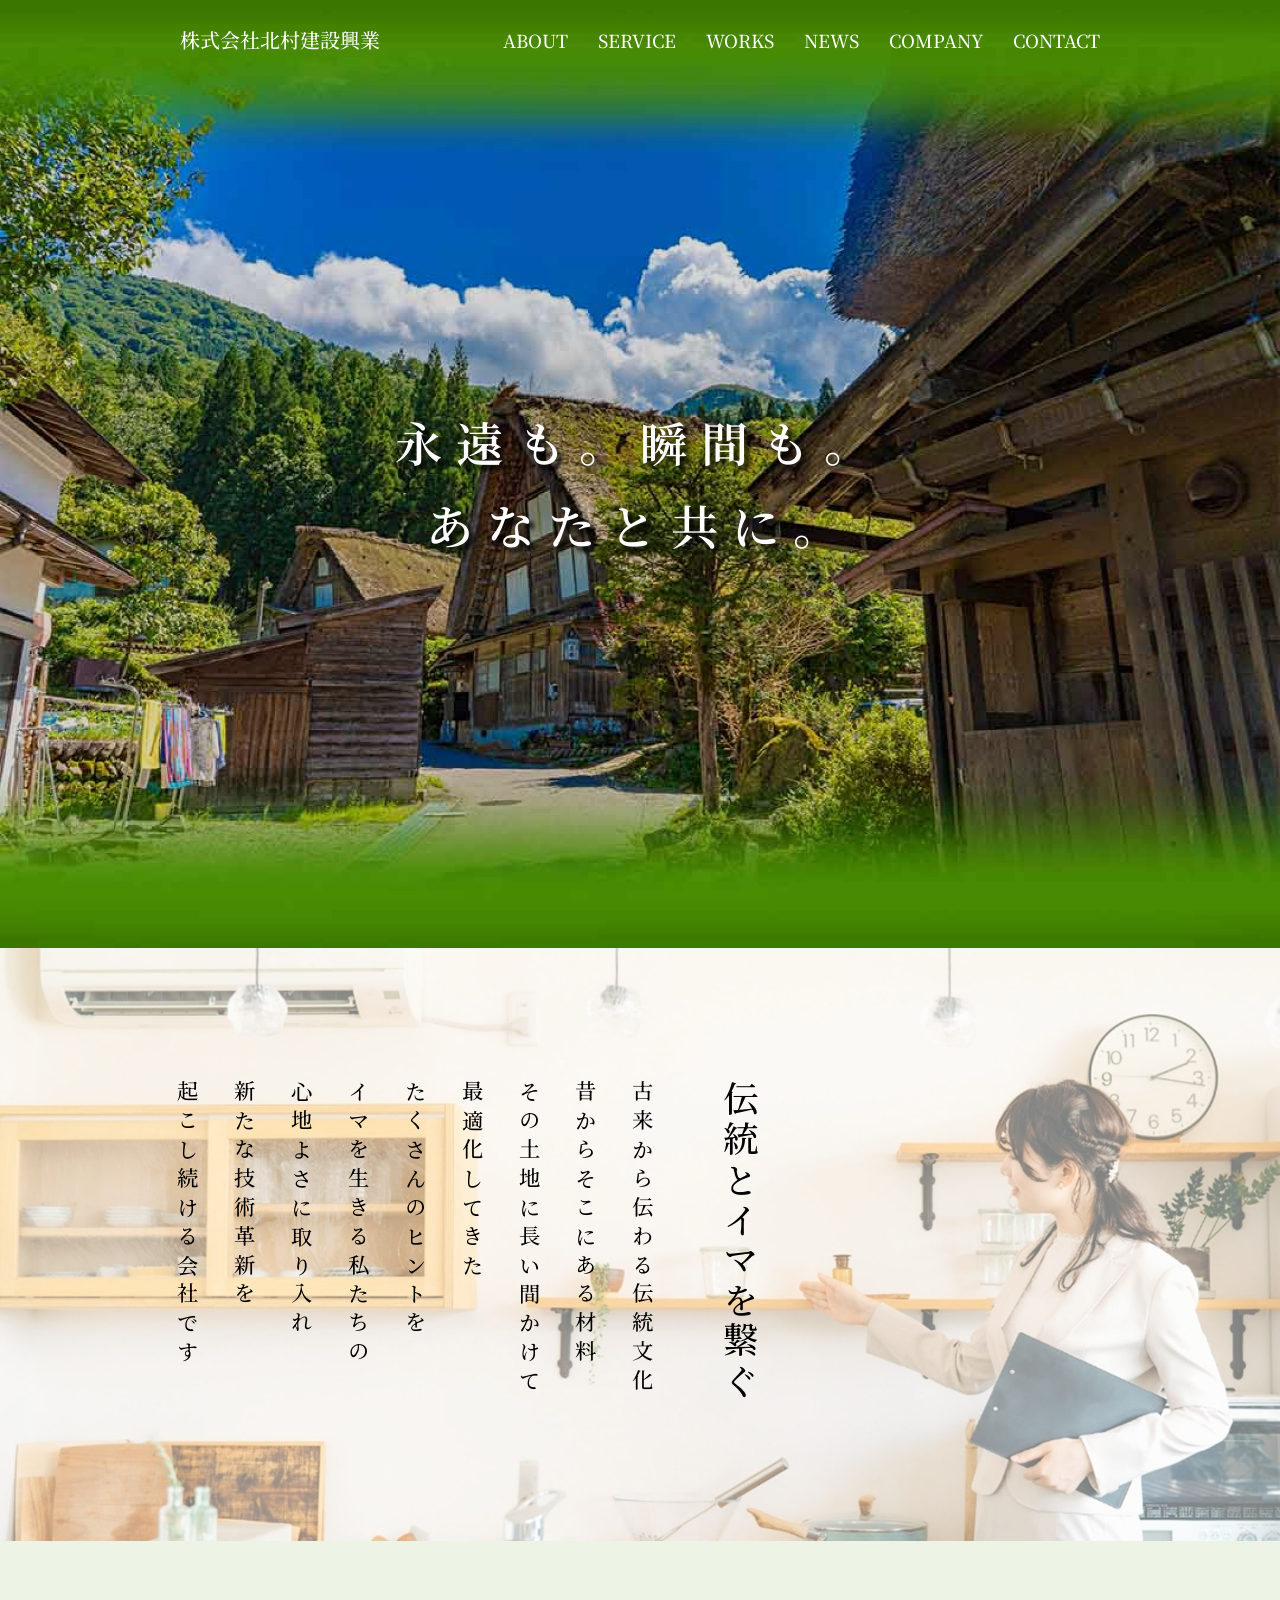
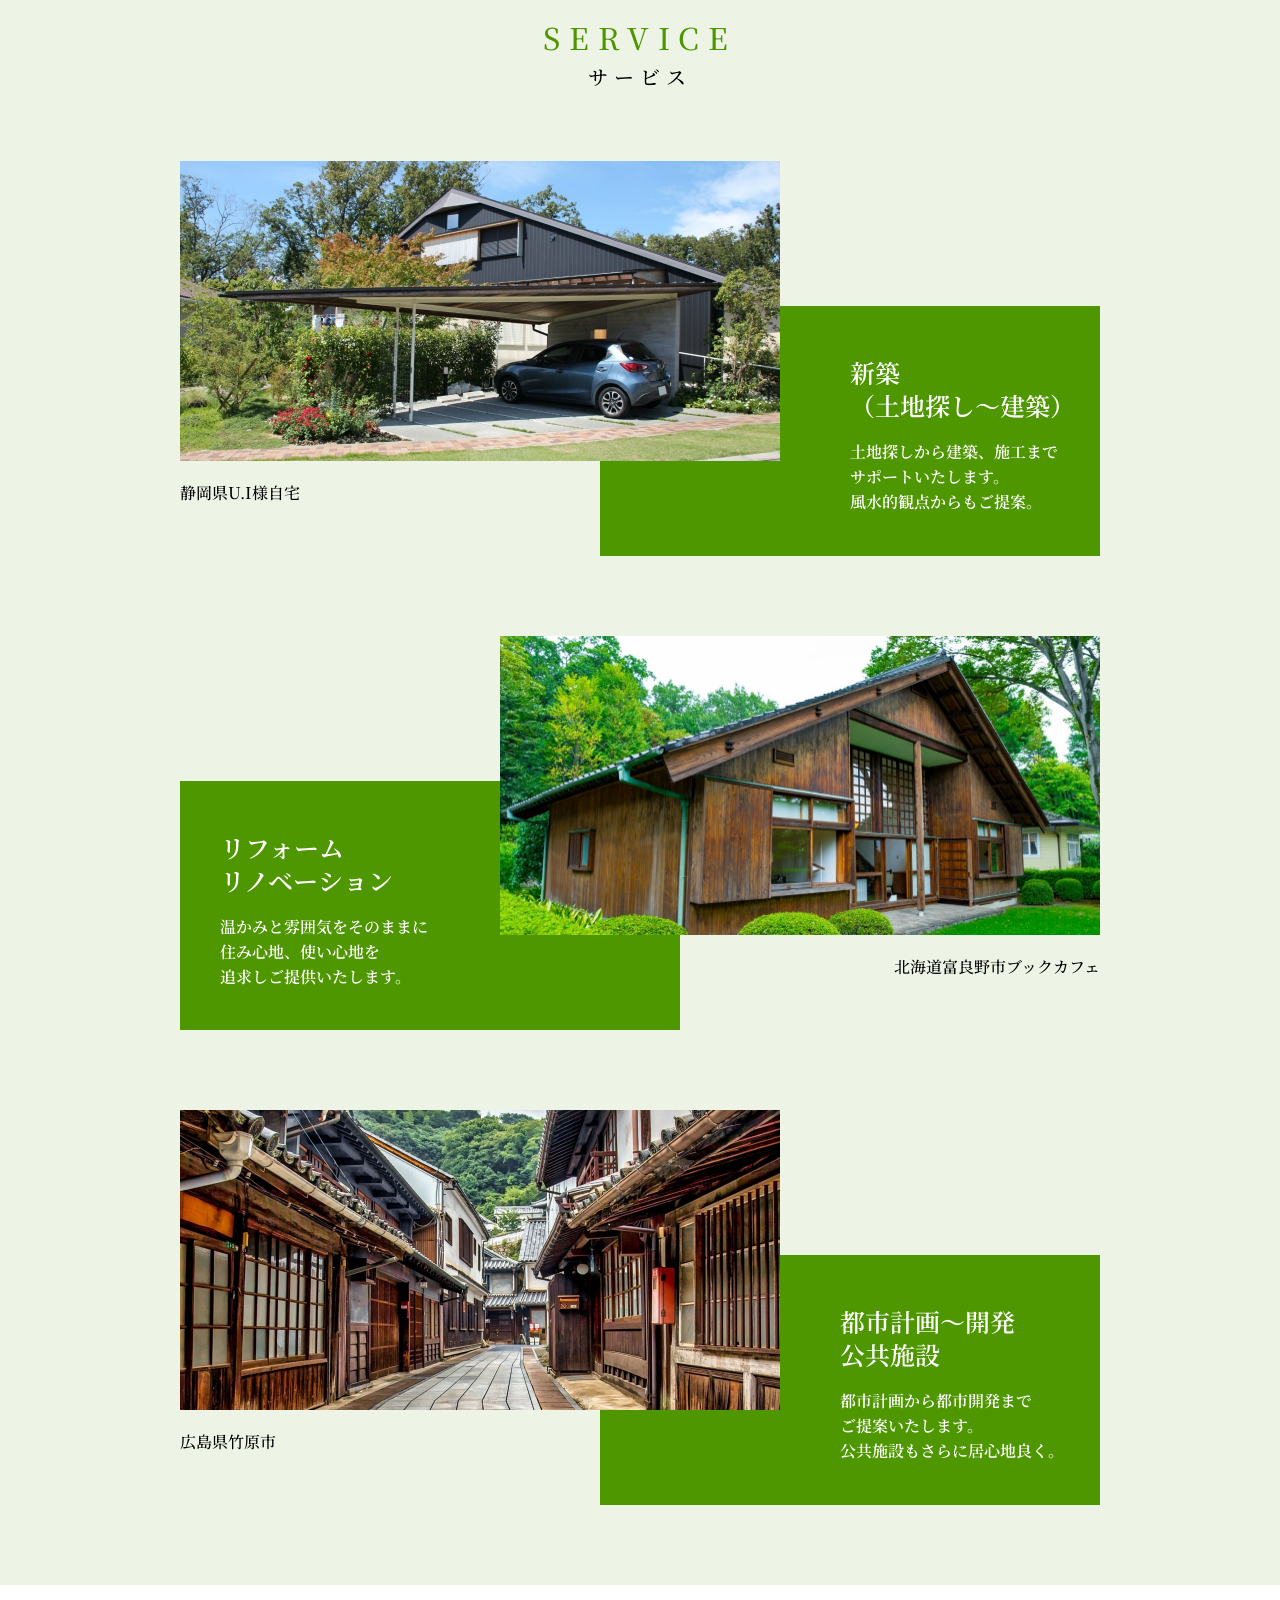
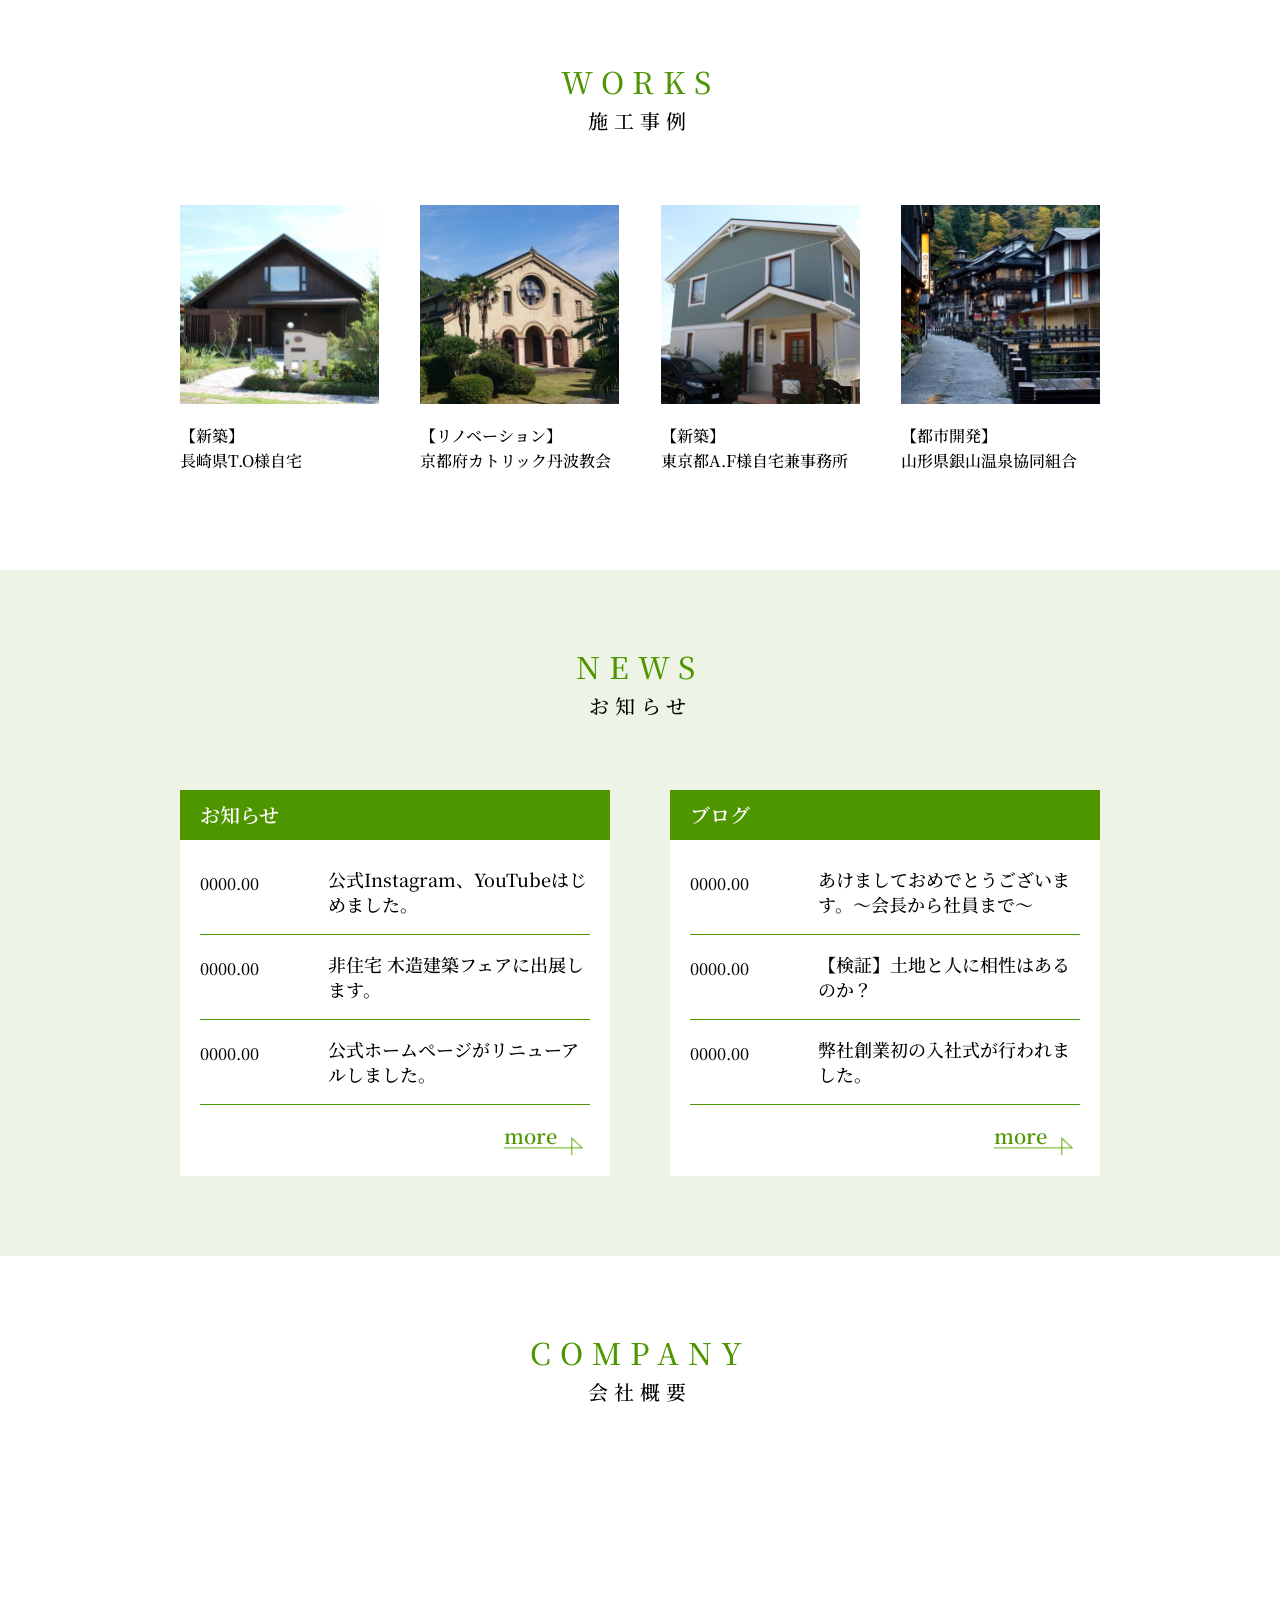
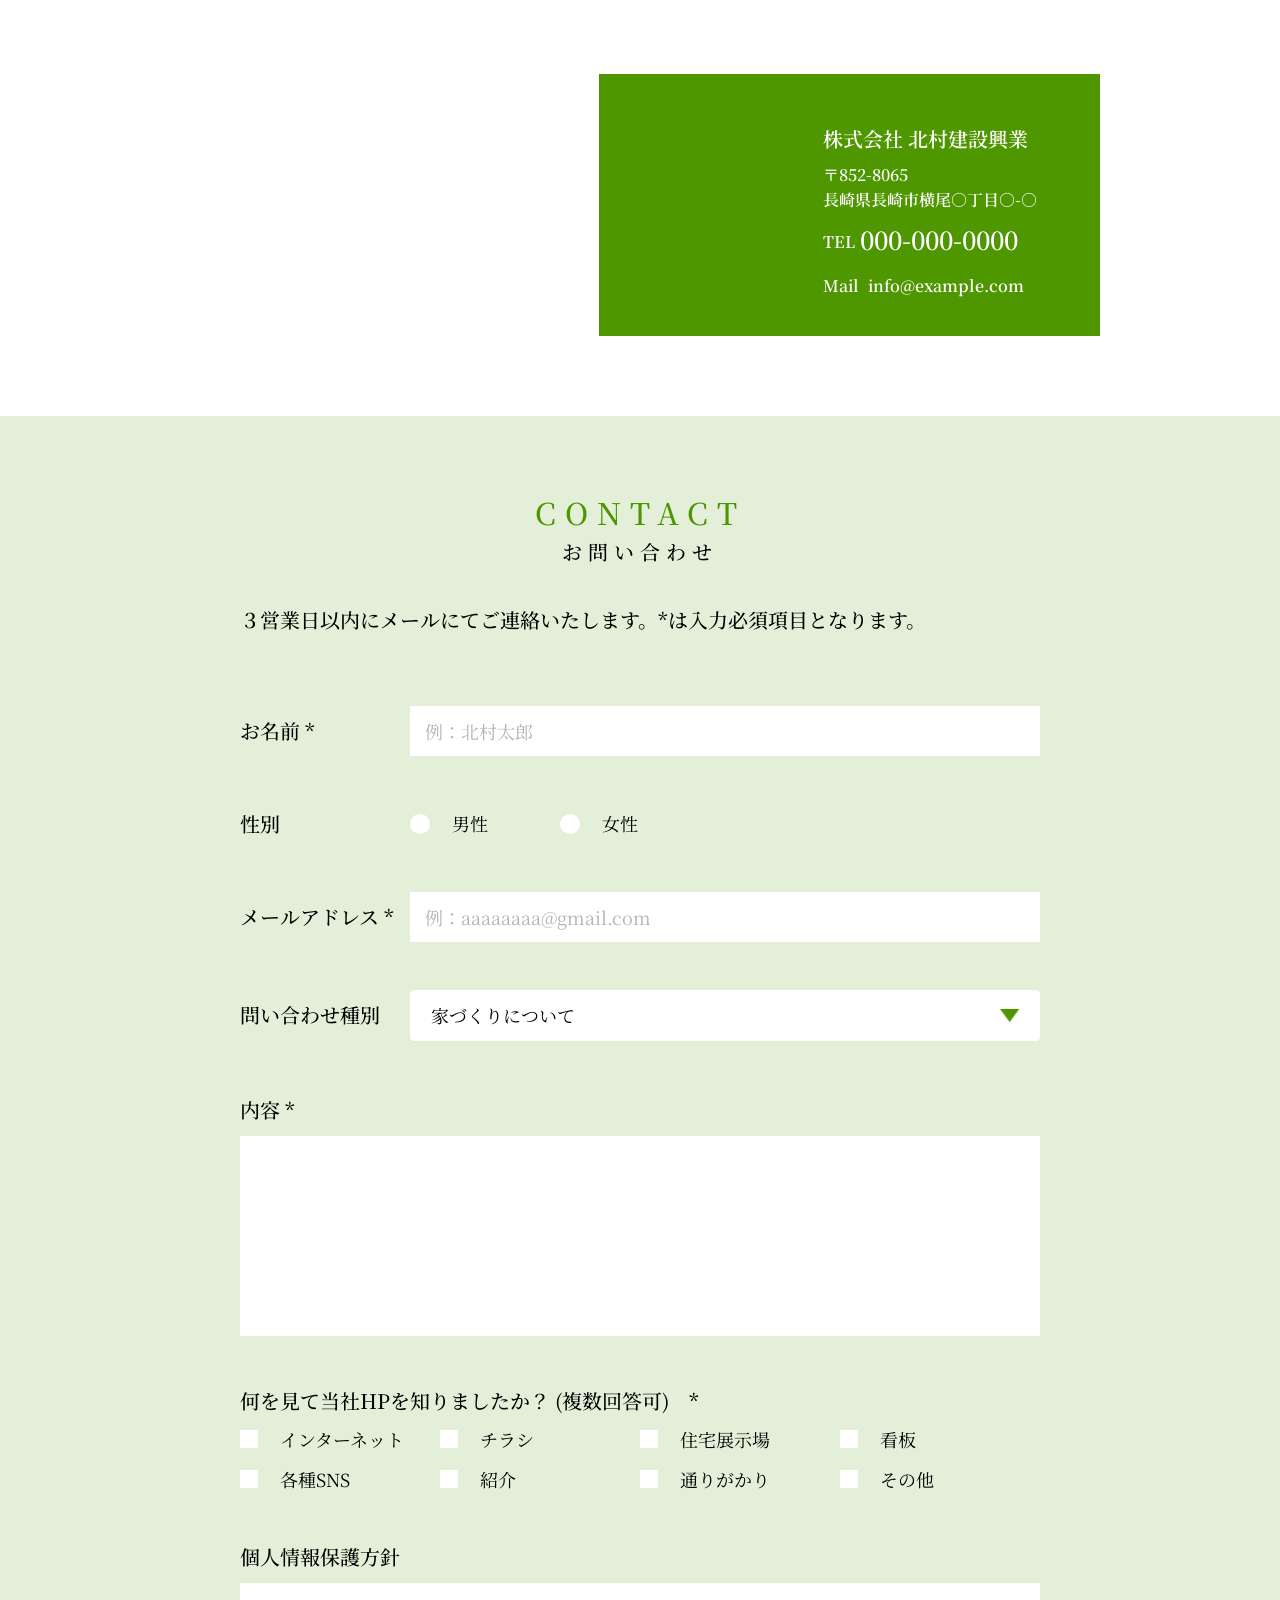
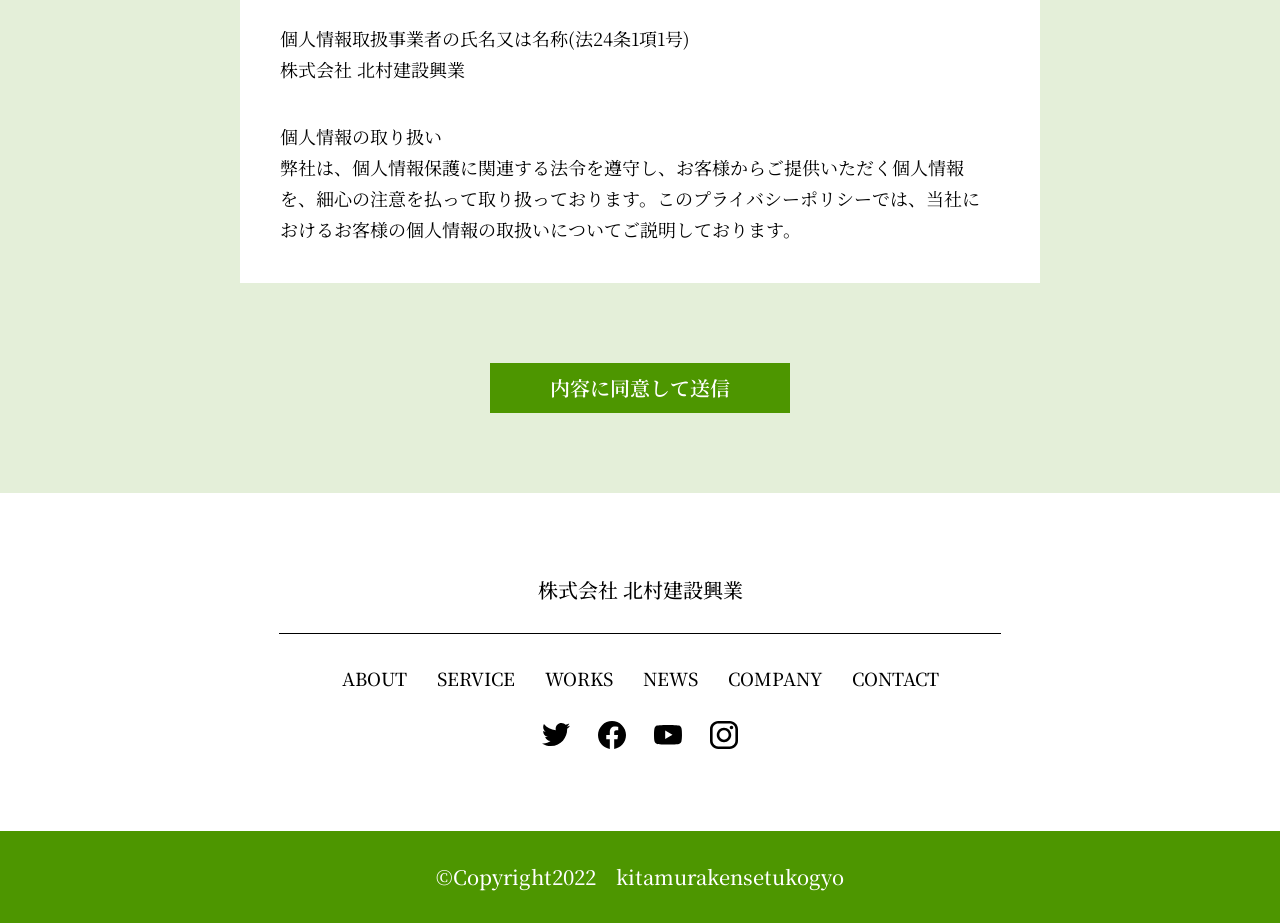
==== commit 31f258ad: "FB6回目修正" ====
--- a/index.html
+++ b/index.html
@@ -270,41 +270,39 @@
 
 						<div class="works-item">
 							<div class="works-item__aos" data-aos="fade-up" data-aos-delay="0">
-								<div class="works-image">
-									<div class="card js-open-modal" data-img="images/pc_works_modal_01.jpg" data-text="【新築】 長崎県T.O様自宅">
-
-										<picture class="works-photo">
+								<div class="card js-open-modal" data-img="images/pc_works_modal_01.jpg" data-text="【新築】 長崎県T.O様自宅">
+									<div class="works-image">
+										<picture>
 											<source media="(max-width:767px)" srcset="images/sp_works_01.jpg">
 											<img src="images/pc_works_01.jpg" alt="新築 長崎県T.O様自宅">
 										</picture>
-
-										<div class="works-text">
-											<h3>
-												【新築】<br class="pc-only">
-												長崎県T.O様自宅
-											</h3>
-										</div>
-									</div>
-								</div>
-							</div>
-						</div>
+									</div>
+									<div class="works-text">
+										<h3>
+											【新築】<br class="pc-only">
+											長崎県T.O様自宅
+										</h3>
+									</div>
+								</div>
+							</div>
+						</div>
+
 
 						<div class="works-item">
 							<div class="works-item__aos" data-aos="fade-up" data-aos-delay="100">
-								<div class="works-image">
-									<div class="card js-open-modal" data-img="images/pc_works_modal_02.jpg" data-text="【リノベーション】">
-
-										<picture class="works-photo">
+								<div class="card js-open-modal" data-img="images/pc_works_modal_02.jpg"
+									data-text="【リノベーション】京都府カトリック丹波教会">
+									<div class="works-image">
+										<picture>
 											<source media="(max-width:767px)" srcset="images/sp_works_02.jpg">
-											<img src="images/pc_works_02.jpg" alt="リノベーション">
+											<img src="images/pc_works_02.jpg" alt="【リノベーション】京都府カトリック丹波教会">
 										</picture>
-
-										<div class="works-text">
-											<h3>
-												【リノベーション】<br>
-												京都府カトリック丹波教会
-											</h3>
-										</div>
+									</div>
+									<div class="works-text">
+										<h3>
+											【リノベーション】<br>
+											京都府カトリック丹波教会
+										</h3>
 									</div>
 								</div>
 							</div>
@@ -312,18 +310,18 @@
 
 						<div class="works-item">
 							<div class="works-item__aos" data-aos="fade-up" data-aos-delay="200">
-								<div class="works-image">
-									<div class="card js-open-modal" data-img="images/pc_works_modal_03.jpg" data-text="【新築】東京都A.F様自宅件事務所">
+								<div class="card js-open-modal" data-img="images/pc_works_modal_03.jpg" data-text="【新築】東京都A.F様自宅兼事務所">
+									<div class="works-image">
 										<picture class="works-photo">
 											<source media="(max-width:767px)" srcset="images/sp_works_03.jpg">
 											<img src="images/pc_works_03.jpg" alt="【新築】 東京都A.F様自宅兼事務所">
 										</picture>
-										<div class="works-text">
-											<h3>
-												【新築】<br>
-												東京都A.F様自宅兼事務所
-											</h3>
-										</div>
+									</div>
+									<div class="works-text">
+										<h3>
+											【新築】<br>
+											東京都A.F様自宅兼事務所
+										</h3>
 									</div>
 								</div>
 							</div>
@@ -331,18 +329,18 @@
 
 						<div class="works-item">
 							<div class="works-item__aos" data-aos="fade-up" data-aos-delay="300">
-								<div class="works-image">
-									<div class="card js-open-modal" data-img="images/pc_works_modal_04.jpg" data-text="【都市開発】山形県銀山温泉協同組合">
+								<div class="card js-open-modal" data-img="images/pc_works_modal_04.jpg" data-text="【都市開発】山形県銀山温泉協同組合">
+									<div class="works-image">
 										<picture class="works-photo">
 											<source media="(max-width:767px)" srcset="images/sp_works_04.jpg">
 											<img src="images/pc_works_04.jpg" alt="都市開発 山形県銀山温泉協同組合">
 										</picture>
-										<div class="works-text">
-											<h3>
-												【都市開発】<br>
-												山形県銀山温泉協同組合
-											</h3>
-										</div>
+									</div>
+									<div class="works-text">
+										<h3>
+											【都市開発】<br>
+											山形県銀山温泉協同組合
+										</h3>
 									</div>
 								</div>
 							</div>
@@ -356,9 +354,9 @@
 			<div class="news">
 				<div class="inner">
 					<!-- <div class="news__title section-title"> -->
-						<h2 class="title-wrap">NEWS</h2>
-						<p class="title">お知らせ</p>
-					
+					<h2 class="title-wrap">NEWS</h2>
+					<p class="title">お知らせ</p>
+
 
 					<div class="news__blocks">
 						<div class="news__block news-block" data-aos="fade-up">
@@ -568,7 +566,7 @@
 
 								<dl class="form__item contact-check">
 									<dt class="form__label contact-check__title">
-										<span>何を見て当社HPを知りましたか？ <br class="sp-only">(複数回答可)　*</span>
+										何を見て当社HPを知りましたか？ <span>(複数回答可)　*</span>
 									</dt>
 
 									<dd class="form__input form-checkbox">
--- a/css/style.css
+++ b/css/style.css
@@ -118,6 +118,11 @@
   margin-inline: auto;
   color: white;
   padding-inline: 3rem;
+}
+@media (max-width: 767px) {
+  .header__inner {
+    padding-inline: 2rem;
+  }
 }
 
 .header__nav a:hover {
@@ -396,7 +401,6 @@
   font-size: 3.7037037037vw;
   font-weight: 600;
   line-height: 1.75;
-  /* 全体を1文字分右へ */
   text-indent: 0;
   padding-left: 0;
   letter-spacing: 0.3em;
@@ -812,21 +816,18 @@
   opacity: 0.7;
 }
 
-.works-image :first-child {
-  -webkit-margin-before: 0;
-          margin-block-start: 0;
-}
-
-.works-photo {
+.works-image {
+  overflow: hidden;
+}
+.works-image img {
   aspect-ratio: 200/200;
-  overflow: hidden;
-}
-.works-photo img {
-  width: 100%;
-  height: 100%;
-  display: block;
   -o-object-fit: cover;
      object-fit: cover;
+}
+@media (max-width: 767px) {
+  .works-image img {
+    aspect-ratio: 315/250;
+  }
 }
 
 .works-text {
@@ -851,8 +852,6 @@
 .works-text h3 {
   font-size: 1.6rem;
   line-height: 1.5625;
-  -webkit-margin-before: 1.9rem;
-          margin-block-start: 1.9rem;
 }
 
 .modal {
@@ -1159,7 +1158,7 @@
 }
 
 .right-black-company {
-  margin-top: 22%;
+  margin-top: 21.5%;
   position: relative;
   margin-left: -20%;
   z-index: 1;
@@ -1278,8 +1277,8 @@
 }
 
 .contact-title {
-  -webkit-margin-after: 30px;
-          margin-block-end: 30px;
+  -webkit-margin-after: 35px;
+          margin-block-end: 35px;
 }
 
 .contact-text {
@@ -1750,6 +1749,20 @@
   }
 }
 
+.contact-check__title {
+  display: block;
+}
+@media (max-width: 767px) {
+  .contact-check__title {
+    -webkit-padding-before: 0;
+            padding-block-start: 0;
+    line-height: 1.35;
+  }
+}
+.contact-check__title span {
+  display: inline-block;
+}
+
 .form-checkbox {
   display: grid;
   grid-template-columns: repeat(4, 1fr);
@@ -1847,6 +1860,12 @@
 .form__label-privacy {
   -webkit-margin-after: 1rem;
           margin-block-end: 1rem;
+}
+@media (max-width: 767px) {
+  .form__label-privacy {
+    -webkit-margin-after: 0;
+            margin-block-end: 0;
+  }
 }
 
 .text-title {
